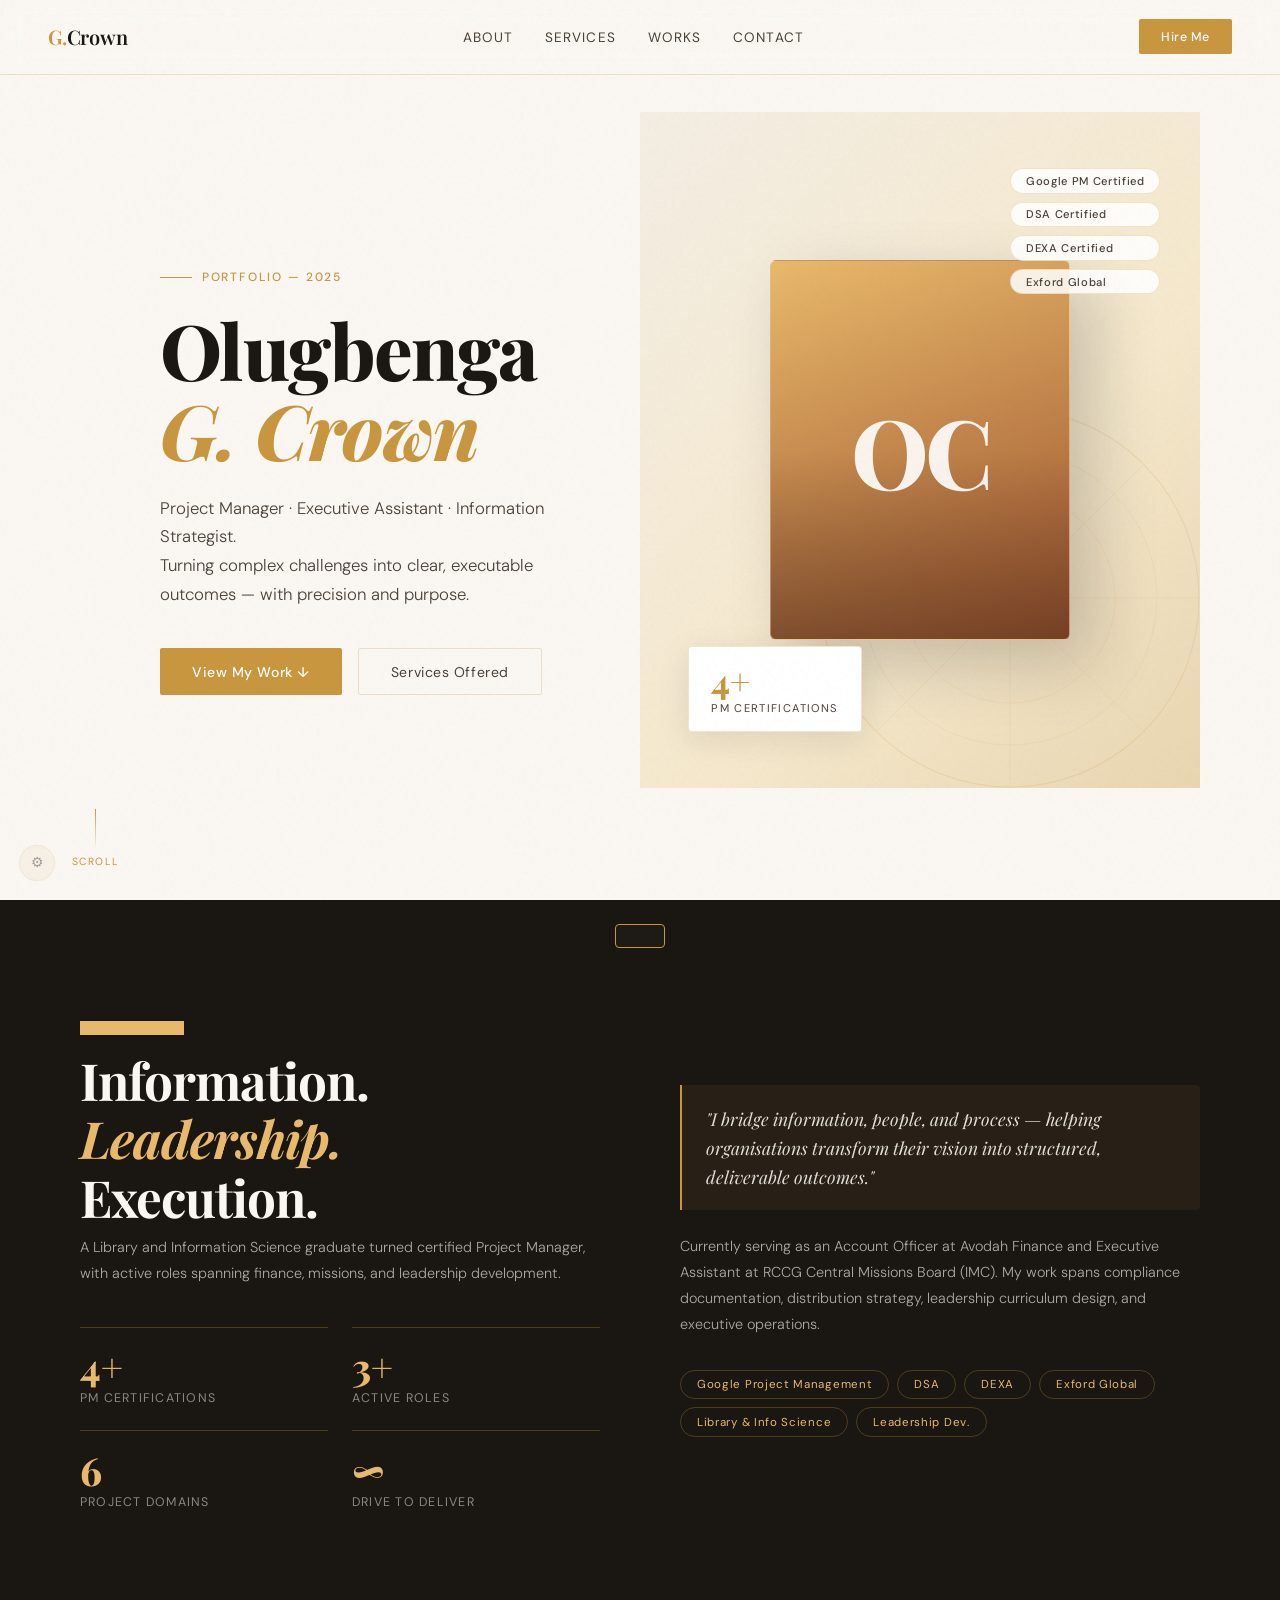
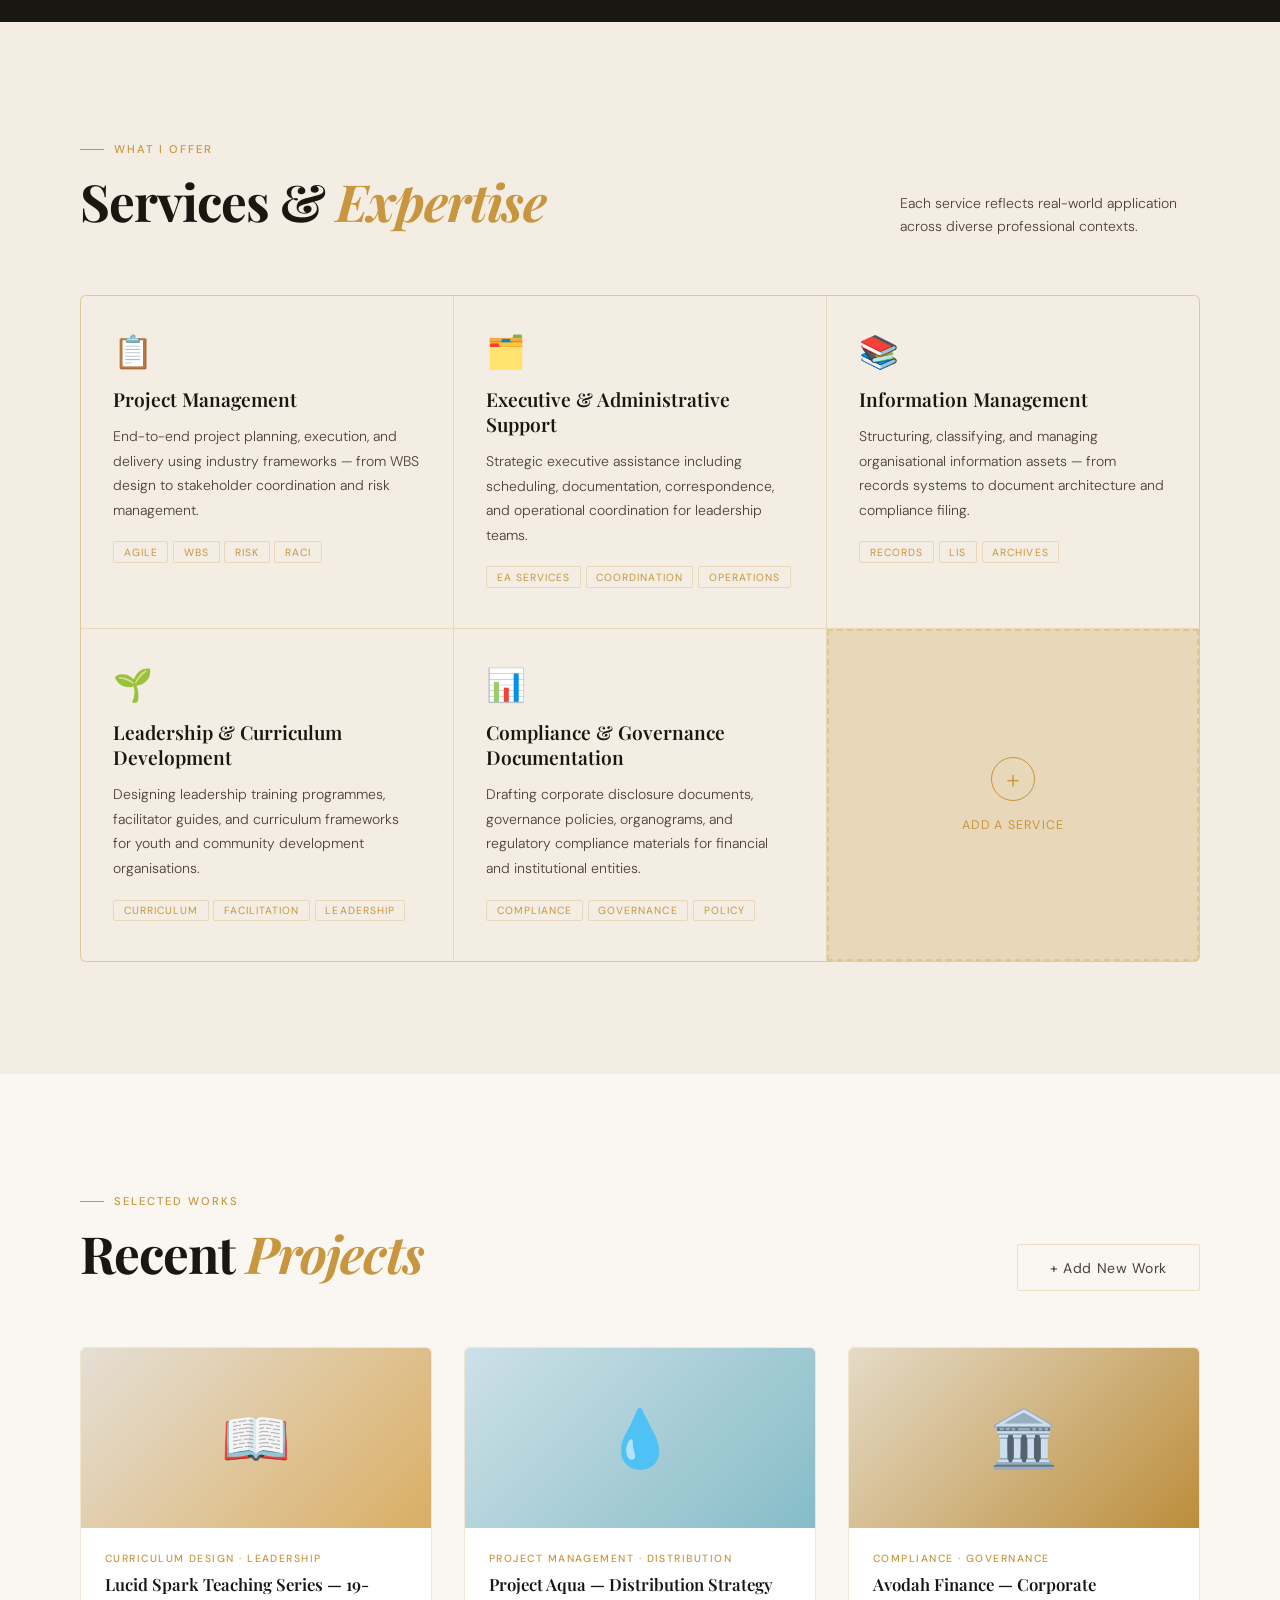
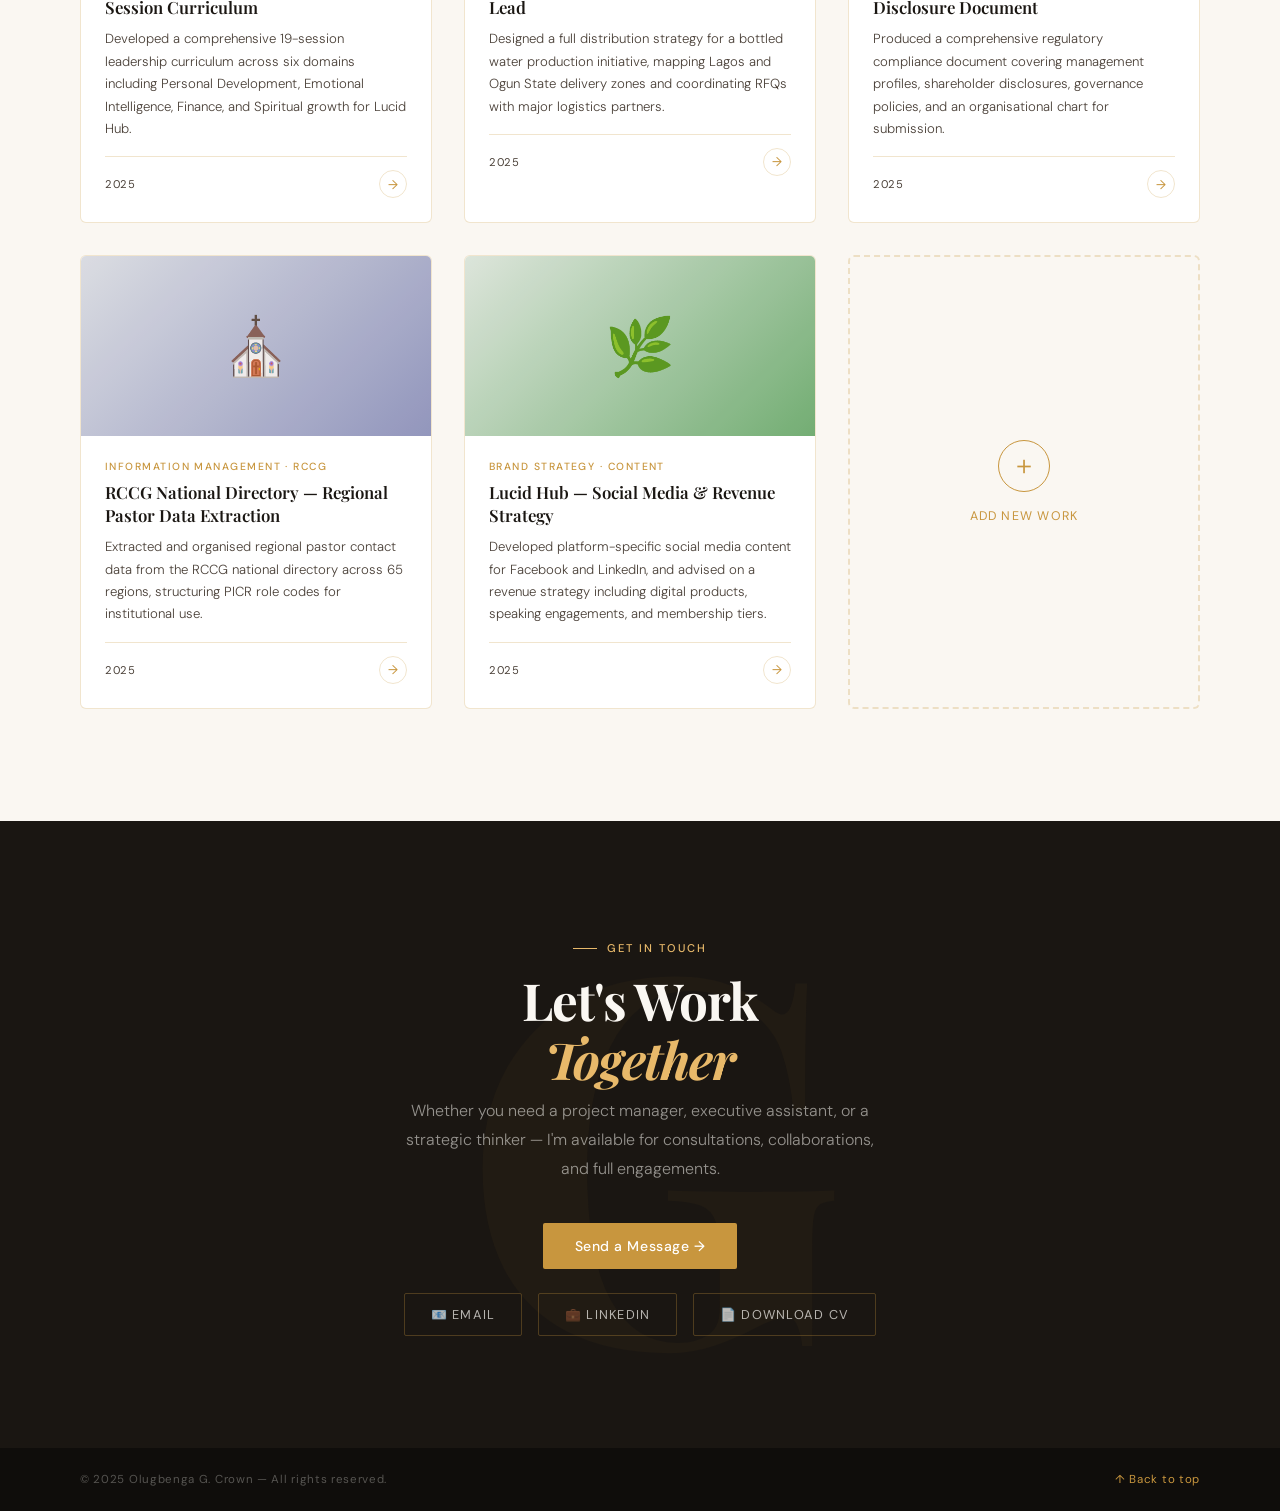
==== index.html @ c6204efa "Update print statement from 'Hello' to 'Goodbye'" ====
<!DOCTYPE html>
<html lang="en">
<head>
<meta charset="UTF-8"/>
<meta name="viewport" content="width=device-width, initial-scale=1.0"/>
<title id="pageTitle">Olugbenga Crown — Portfolio</title>
<link href="https://fonts.googleapis.com/css2?family=Playfair+Display:ital,wght@0,400;0,600;0,800;1,400&family=DM+Sans:ital,opsz,wght@0,9..40,300;0,9..40,400;0,9..40,500;1,9..40,300&family=Cormorant+Garamond:ital,wght@0,400;0,600;1,400&family=Syne:wght@400;700;800&display=swap" rel="stylesheet"/>
<style>
/* ═══════════════════════════════════════════
   CSS VARIABLES — all editable via admin
═══════════════════════════════════════════ */
:root {
  --ink: #1a1612;
  --ink-soft: #4a4038;
  --parchment: #faf7f2;
  --cream: #f3ede3;
  --gold: #c8963e;
  --gold-light: #e8b96a;
  --gold-pale: #f5e8cc;
  --rust: #9b4f2a;
  --border: rgba(200,150,62,0.25);
  --shadow: rgba(26,22,18,0.10);
  --hero-bg: linear-gradient(135deg, #f3ede3 0%, #f5e8cc 60%, #e8d5b0 100%);
  --body-bg: #faf7f2;
  --about-bg: #1a1612;
  --services-bg: #f3ede3;
  --works-bg: #faf7f2;
  --contact-bg: #1a1612;
  --font-display: 'Playfair Display', serif;
  --font-body: 'DM Sans', sans-serif;
}

*,*::before,*::after{box-sizing:border-box;margin:0;padding:0}
html{scroll-behavior:smooth}
body{font-family:var(--font-body);background:var(--body-bg);color:var(--ink);overflow-x:hidden;transition:background .3s}

body::before{content:'';position:fixed;inset:0;background-image:url("data:image/svg+xml,%3Csvg viewBox='0 0 256 256' xmlns='http://www.w3.org/2000/svg'%3E%3Cfilter id='noise'%3E%3CfeTurbulence type='fractalNoise' baseFrequency='0.9' numOctaves='4' stitchTiles='stitch'/%3E%3C/filter%3E%3Crect width='100%25' height='100%25' filter='url(%23noise)' opacity='0.04'/%3E%3C/svg%3E");pointer-events:none;z-index:9999;opacity:.5}

/* ── NAV ── */
nav{position:fixed;top:0;left:0;right:0;z-index:200;display:flex;align-items:center;justify-content:space-between;padding:1.2rem 3rem;background:rgba(250,247,242,0.88);backdrop-filter:blur(14px);border-bottom:1px solid var(--border);transition:box-shadow .3s}
nav.scrolled{box-shadow:0 2px 24px var(--shadow)}
.nav-logo{font-family:var(--font-display);font-size:1.25rem;font-weight:600;color:var(--ink);letter-spacing:-0.01em;text-decoration:none}
.nav-logo-prefix{color:var(--gold)}
.nav-links{display:flex;gap:2rem;list-style:none}
.nav-links a{font-size:.85rem;font-weight:400;letter-spacing:.08em;text-transform:uppercase;color:var(--ink-soft);text-decoration:none;transition:color .2s}
.nav-links a:hover{color:var(--gold)}
.btn-primary{display:inline-flex;align-items:center;gap:.5rem;padding:.85rem 2rem;background:var(--gold);color:#fff;font-size:.875rem;font-weight:500;letter-spacing:.04em;text-decoration:none;border-radius:2px;transition:background .2s,transform .2s;border:none;cursor:pointer;font-family:var(--font-body)}
.btn-primary:hover{background:var(--rust);transform:translateY(-2px)}
.btn-outline{display:inline-flex;align-items:center;gap:.5rem;padding:.85rem 2rem;background:transparent;border:1px solid var(--border);color:var(--ink-soft);font-size:.875rem;font-weight:400;letter-spacing:.04em;text-decoration:none;border-radius:2px;transition:border-color .2s,color .2s,transform .2s;cursor:pointer;font-family:var(--font-body)}
.btn-outline:hover{border-color:var(--gold);color:var(--gold);transform:translateY(-2px)}

/* ── HERO ── */
.hero{min-height:100vh;display:grid;grid-template-columns:1fr 1fr;position:relative;overflow:hidden}
.hero-left{display:flex;flex-direction:column;justify-content:center;padding:8rem 4rem 4rem 5rem;position:relative;z-index:2}
.hero-eyebrow{display:inline-flex;align-items:center;gap:.6rem;font-size:.75rem;letter-spacing:.16em;text-transform:uppercase;color:var(--gold);font-weight:500;margin-bottom:1.5rem;opacity:0;animation:fadeUp .8s .2s forwards}
.hero-eyebrow::before{content:'';display:block;width:2rem;height:1px;background:var(--gold)}
.hero-name{font-family:var(--font-display);font-size:clamp(3rem,6vw,5.5rem);font-weight:800;line-height:1.05;letter-spacing:-.02em;color:var(--ink);margin-bottom:1.5rem;opacity:0;animation:fadeUp .8s .35s forwards}
.hero-name em{font-style:italic;color:var(--gold)}
.hero-tagline{font-size:1.05rem;font-weight:300;line-height:1.7;color:var(--ink-soft);max-width:420px;margin-bottom:2.5rem;opacity:0;animation:fadeUp .8s .5s forwards}
.hero-ctas{display:flex;gap:1rem;flex-wrap:wrap;opacity:0;animation:fadeUp .8s .65s forwards}
.hero-right{position:relative;overflow:hidden}
.hero-bg-shape{position:absolute;inset:0;background:var(--hero-bg);transition:background .4s}
.hero-bg-image{position:absolute;inset:0;object-fit:cover;width:100%;height:100%;opacity:0;transition:opacity .4s}
.hero-deco-lines{position:absolute;inset:0;overflow:hidden}
.hero-deco-lines svg{position:absolute;bottom:-20px;right:-20px;width:420px;opacity:.18}
.hero-portrait-area{position:absolute;top:50%;left:50%;transform:translate(-50%,-50%);width:300px;height:380px}
.portrait-frame{width:100%;height:100%;border-radius:6px;background:linear-gradient(160deg,var(--gold-light) 0%,var(--rust) 100%);display:flex;align-items:center;justify-content:center;font-family:var(--font-display);font-size:6rem;font-weight:800;color:rgba(255,255,255,.9);letter-spacing:-.04em;box-shadow:24px 24px 64px rgba(26,22,18,.2);border:1px solid rgba(255,255,255,.3);position:relative;overflow:hidden;transition:background .3s}
.portrait-frame::after{content:'';position:absolute;inset:0;background:linear-gradient(to bottom,transparent 50%,rgba(26,22,18,.3));pointer-events:none}
.portrait-frame img{width:100%;height:100%;object-fit:cover;position:absolute;inset:0}
.portrait-initials{position:relative;z-index:1}
.hero-cert-strip{position:absolute;top:3.5rem;right:2.5rem;display:flex;flex-direction:column;gap:.5rem;opacity:0;animation:fadeIn 1s 1.1s forwards}
.cert-pill{background:rgba(255,255,255,.85);border:1px solid var(--border);border-radius:20px;padding:.3rem .9rem;font-size:.7rem;font-weight:500;letter-spacing:.06em;color:var(--ink-soft)}
.hero-badge{position:absolute;bottom:3.5rem;left:3rem;background:#fff;border:1px solid var(--border);border-radius:4px;padding:1rem 1.4rem;box-shadow:0 8px 32px var(--shadow);opacity:0;animation:fadeUp .8s .9s forwards}
.hero-badge-number{font-family:var(--font-display);font-size:2.2rem;font-weight:800;color:var(--gold);line-height:1;margin-bottom:.2rem}
.hero-badge-label{font-size:.7rem;text-transform:uppercase;letter-spacing:.12em;color:var(--ink-soft)}
.scroll-hint{position:absolute;bottom:2rem;left:4.5rem;display:flex;flex-direction:column;align-items:center;gap:.4rem;font-size:.65rem;text-transform:uppercase;letter-spacing:.14em;color:var(--gold);opacity:0;animation:fadeIn 1s 1.4s forwards}
.scroll-hint-line{width:1px;height:40px;background:linear-gradient(to bottom,var(--gold),transparent);animation:pulse 2s infinite}

/* ── SECTIONS ── */
section{padding:7rem 5rem}
.section-label{display:inline-flex;align-items:center;gap:.6rem;font-size:.7rem;letter-spacing:.18em;text-transform:uppercase;color:var(--gold);font-weight:500;margin-bottom:1rem}
.section-label::before{content:'';display:block;width:1.5rem;height:1px;background:var(--gold)}
.section-title{font-family:var(--font-display);font-size:clamp(2rem,4vw,3.2rem);font-weight:700;line-height:1.15;letter-spacing:-.02em;color:var(--ink);margin-bottom:.5rem}
.section-title em{font-style:italic;color:var(--gold)}

/* ── ABOUT ── */
#about{background:var(--about-bg);color:var(--parchment);display:grid;grid-template-columns:1fr 1fr;gap:5rem;align-items:center;transition:background .3s}
#about .section-label,#about .section-label::before{color:var(--gold-light);background:var(--gold-light)}
#about .section-title{color:var(--parchment)}
#about .section-title em{color:var(--gold-light)}
.about-bio{font-size:.9rem;font-weight:300;line-height:1.8;color:rgba(250,247,242,.65);margin-top:.5rem}
.about-stats{display:grid;grid-template-columns:1fr 1fr;gap:1.5rem;margin-top:2.5rem}
.stat-box{border-top:1px solid rgba(200,150,62,.3);padding-top:1.2rem}
.stat-number{font-family:var(--font-display);font-size:2.4rem;font-weight:800;color:var(--gold-light);line-height:1;margin-bottom:.3rem}
.stat-desc{font-size:.78rem;text-transform:uppercase;letter-spacing:.1em;color:rgba(250,247,242,.5)}
.about-right{display:flex;flex-direction:column;gap:1rem}
.about-highlight{background:rgba(200,150,62,.08);border-left:2px solid var(--gold);padding:1.2rem 1.5rem;border-radius:0 4px 4px 0}
.about-highlight p{font-family:var(--font-display);font-style:italic;font-size:1.1rem;line-height:1.65;color:rgba(250,247,242,.88)}
.cert-grid{display:flex;flex-wrap:wrap;gap:.5rem;margin-top:1rem}
.cert-tag{padding:.4rem 1rem;border:1px solid rgba(200,150,62,.3);border-radius:20px;font-size:.72rem;font-weight:400;letter-spacing:.06em;color:var(--gold-light)}

/* ── SERVICES ── */
#services{background:var(--services-bg);transition:background .3s}
.section-header-row{display:flex;justify-content:space-between;align-items:flex-end;margin-bottom:3.5rem;flex-wrap:wrap;gap:1.5rem}
.services-grid{display:grid;grid-template-columns:repeat(3,1fr);gap:1.5px;background:var(--border);border:1.5px solid var(--border);border-radius:6px;overflow:hidden}
.service-card{background:var(--services-bg);padding:2.5rem 2rem;position:relative;transition:background .25s;cursor:default}
.service-card:hover{background:var(--parchment)}
.service-card:hover .service-icon{transform:scale(1.1)}
.service-icon{font-size:2rem;margin-bottom:1.2rem;display:block;transition:transform .25s;line-height:1}
.service-name{font-family:var(--font-display);font-size:1.2rem;font-weight:600;color:var(--ink);margin-bottom:.75rem;line-height:1.3}
.service-desc{font-size:.875rem;font-weight:300;line-height:1.75;color:var(--ink-soft);margin-bottom:1.2rem}
.service-tags{display:flex;flex-wrap:wrap;gap:.3rem}
.service-tag{font-size:.65rem;text-transform:uppercase;letter-spacing:.1em;color:var(--gold);border:1px solid var(--border);padding:.2rem .6rem;border-radius:2px}
.add-card{background:transparent;padding:2.5rem 2rem;display:flex;flex-direction:column;align-items:center;justify-content:center;gap:1rem;cursor:pointer;transition:background .25s;border:2px dashed rgba(200,150,62,.25);min-height:220px}
.add-card:hover{background:var(--gold-pale);border-color:var(--gold)}
.add-card .add-icon{width:44px;height:44px;border-radius:50%;border:1.5px solid var(--gold);display:flex;align-items:center;justify-content:center;font-size:1.4rem;color:var(--gold);transition:background .2s,color .2s}
.add-card:hover .add-icon{background:var(--gold);color:#fff}
.add-card span{font-size:.78rem;letter-spacing:.1em;text-transform:uppercase;color:var(--gold)}

/* ── WORKS ── */
#works{background:var(--works-bg);transition:background .3s}
.works-grid{display:grid;grid-template-columns:repeat(3,1fr);gap:2rem}
.work-card{border:1px solid var(--border);border-radius:6px;overflow:hidden;background:#fff;transition:transform .25s,box-shadow .25s;cursor:default}
.work-card:hover{transform:translateY(-6px);box-shadow:0 20px 56px var(--shadow)}
.work-thumb{height:180px;display:flex;align-items:center;justify-content:center;font-size:3.5rem;position:relative;overflow:hidden}
.work-thumb img{position:absolute;inset:0;width:100%;height:100%;object-fit:cover}
.work-thumb-emoji{position:relative;z-index:1}
.work-thumb::after{content:'';position:absolute;inset:0;background:rgba(0,0,0,.06);pointer-events:none}
.work-body{padding:1.5rem}
.work-category{font-size:.65rem;text-transform:uppercase;letter-spacing:.14em;color:var(--gold);font-weight:500;margin-bottom:.5rem}
.work-title{font-family:var(--font-display);font-size:1.05rem;font-weight:600;color:var(--ink);margin-bottom:.6rem;line-height:1.35}
.work-desc{font-size:.825rem;font-weight:300;line-height:1.7;color:var(--ink-soft);margin-bottom:1rem}
.work-footer{display:flex;align-items:center;justify-content:space-between;border-top:1px solid var(--border);padding-top:.8rem}
.work-year{font-size:.7rem;color:var(--ink-soft);letter-spacing:.06em}
.work-arrow{width:28px;height:28px;border-radius:50%;border:1px solid var(--border);display:flex;align-items:center;justify-content:center;font-size:.8rem;color:var(--gold);transition:background .2s,color .2s}
.work-card:hover .work-arrow{background:var(--gold);color:#fff}
.add-work-card{border:2px dashed rgba(200,150,62,.25);border-radius:6px;display:flex;flex-direction:column;align-items:center;justify-content:center;gap:1rem;padding:2.5rem;cursor:pointer;min-height:300px;transition:background .25s,border-color .25s}
.add-work-card:hover{background:var(--gold-pale);border-color:var(--gold)}
.add-work-card .add-icon{width:52px;height:52px;border-radius:50%;border:1.5px solid var(--gold);display:flex;align-items:center;justify-content:center;font-size:1.6rem;color:var(--gold);transition:background .2s,color .2s}
.add-work-card:hover .add-icon{background:var(--gold);color:#fff}
.add-work-card p{font-size:.78rem;letter-spacing:.1em;text-transform:uppercase;color:var(--gold)}

/* ── CONTACT ── */
#contact{background:var(--contact-bg);text-align:center;padding:7rem 5rem;position:relative;overflow:hidden;transition:background .3s}
#contact::before{content:'G';position:absolute;font-family:var(--font-display);font-size:32rem;font-weight:800;color:rgba(200,150,62,.04);top:50%;left:50%;transform:translate(-50%,-50%);pointer-events:none;letter-spacing:-.05em;line-height:1}
#contact .section-label{color:var(--gold-light);justify-content:center}
#contact .section-label::before{background:var(--gold-light)}
#contact .section-title{color:var(--parchment);text-align:center}
#contact .section-title em{color:var(--gold-light)}
.contact-sub{font-size:1rem;font-weight:300;color:rgba(250,247,242,.55);line-height:1.8;max-width:480px;margin:0 auto 2.5rem}
.contact-links{display:flex;justify-content:center;gap:1rem;flex-wrap:wrap;margin-top:1.5rem}
.contact-link{display:inline-flex;align-items:center;gap:.5rem;padding:.75rem 1.6rem;border:1px solid rgba(200,150,62,.3);border-radius:2px;font-size:.8rem;letter-spacing:.1em;text-transform:uppercase;color:rgba(250,247,242,.7);text-decoration:none;transition:border-color .2s,color .2s,background .2s}
.contact-link:hover{border-color:var(--gold);color:var(--gold);background:rgba(200,150,62,.06)}

/* ── FOOTER ── */
footer{background:#0f0d0b;padding:1.5rem 5rem;display:flex;justify-content:space-between;align-items:center;flex-wrap:wrap;gap:.5rem}
footer p{font-size:.72rem;color:rgba(250,247,242,.3);letter-spacing:.06em;cursor:default}
footer a{font-size:.72rem;color:var(--gold);text-decoration:none;letter-spacing:.06em}

/* ── ANIMATIONS ── */
@keyframes fadeUp{from{opacity:0;transform:translateY(24px)}to{opacity:1;transform:translateY(0)}}
@keyframes fadeIn{from{opacity:0}to{opacity:1}}
@keyframes pulse{0%,100%{opacity:1}50%{opacity:.3}}
.reveal{opacity:0;transform:translateY(30px);transition:opacity .7s ease,transform .7s ease}
.reveal.visible{opacity:1;transform:translateY(0)}

/* ════════════════════════════════════════════
   ADMIN SYSTEM
════════════════════════════════════════════ */
.admin-trigger{position:fixed;bottom:1.2rem;left:1.2rem;width:36px;height:36px;border-radius:50%;background:rgba(200,150,62,.15);border:1px solid rgba(200,150,62,.3);cursor:pointer;z-index:9000;display:flex;align-items:center;justify-content:center;font-size:.85rem;opacity:.4;transition:opacity .2s,background .2s;backdrop-filter:blur(4px)}
.admin-trigger:hover{opacity:1;background:rgba(200,150,62,.35)}

/* LOGIN SCREEN */
.admin-login{position:fixed;inset:0;background:rgba(15,13,11,.92);z-index:9100;display:flex;align-items:center;justify-content:center;opacity:0;pointer-events:none;transition:opacity .3s;backdrop-filter:blur(8px)}
.admin-login.open{opacity:1;pointer-events:all}
.admin-login-box{background:#1e1a16;border:1px solid rgba(200,150,62,.2);border-radius:8px;padding:2.5rem;width:100%;max-width:380px;text-align:center}
.admin-login-box h2{font-family:var(--font-display);font-size:1.6rem;color:#faf7f2;margin-bottom:.5rem}
.admin-login-box p{font-size:.8rem;color:rgba(250,247,242,.4);letter-spacing:.08em;margin-bottom:2rem;text-transform:uppercase}
.admin-login-box input{width:100%;padding:.85rem 1rem;background:rgba(255,255,255,.06);border:1px solid rgba(200,150,62,.2);border-radius:4px;color:#faf7f2;font-family:var(--font-body);font-size:.95rem;outline:none;text-align:center;letter-spacing:.1em;margin-bottom:1rem;transition:border-color .2s}
.admin-login-box input:focus{border-color:var(--gold)}
.admin-login-box button{width:100%;padding:.9rem;background:var(--gold);color:#fff;border:none;border-radius:4px;font-family:var(--font-body);font-size:.85rem;letter-spacing:.1em;text-transform:uppercase;cursor:pointer;transition:background .2s}
.admin-login-box button:hover{background:var(--rust)}
.login-error{font-size:.78rem;color:#e06060;margin-top:.75rem;display:none}

/* ADMIN SIDEBAR */
.admin-sidebar{position:fixed;top:0;right:0;height:100vh;width:420px;background:#121009;border-left:1px solid rgba(200,150,62,.15);z-index:9000;display:flex;flex-direction:column;transform:translateX(100%);transition:transform .4s cubic-bezier(.23,1,.32,1)}
.admin-sidebar.open{transform:translateX(0)}
.admin-sidebar-header{display:flex;align-items:center;justify-content:space-between;padding:1.2rem 1.5rem;border-bottom:1px solid rgba(200,150,62,.12);flex-shrink:0}
.admin-sidebar-header h2{font-family:var(--font-display);font-size:1.1rem;color:#faf7f2;font-weight:600}
.admin-sidebar-header span{font-size:.65rem;text-transform:uppercase;letter-spacing:.12em;color:var(--gold);background:rgba(200,150,62,.1);padding:.2rem .6rem;border-radius:10px}
.admin-close{background:none;border:none;color:rgba(250,247,242,.5);font-size:1.2rem;cursor:pointer;padding:.3rem;transition:color .2s;line-height:1}
.admin-close:hover{color:#faf7f2}

/* TABS */
.admin-tabs{display:flex;border-bottom:1px solid rgba(200,150,62,.12);flex-shrink:0;overflow-x:auto}
.admin-tabs::-webkit-scrollbar{height:0}
.admin-tab{padding:.75rem 1rem;font-size:.7rem;text-transform:uppercase;letter-spacing:.1em;color:rgba(250,247,242,.4);cursor:pointer;white-space:nowrap;border-bottom:2px solid transparent;transition:color .2s,border-color .2s;background:none;border-top:none;border-left:none;border-right:none;font-family:var(--font-body)}
.admin-tab.active{color:var(--gold);border-bottom-color:var(--gold)}
.admin-tab:hover{color:rgba(250,247,242,.8)}

/* PANELS */
.admin-panels{flex:1;overflow-y:auto;padding:1.5rem}
.admin-panels::-webkit-scrollbar{width:4px}
.admin-panels::-webkit-scrollbar-track{background:rgba(255,255,255,.03)}
.admin-panels::-webkit-scrollbar-thumb{background:rgba(200,150,62,.3);border-radius:2px}
.admin-panel{display:none}
.admin-panel.active{display:block}

/* FORM ELEMENTS */
.af-group{margin-bottom:1.2rem}
.af-label{display:block;font-size:.65rem;text-transform:uppercase;letter-spacing:.12em;color:rgba(250,247,242,.45);margin-bottom:.4rem;font-weight:500}
.af-input,.af-textarea,.af-select{width:100%;padding:.7rem .9rem;background:rgba(255,255,255,.05);border:1px solid rgba(200,150,62,.15);border-radius:4px;color:#faf7f2;font-family:var(--font-body);font-size:.875rem;outline:none;transition:border-color .2s;resize:vertical}
.af-input:focus,.af-textarea:focus,.af-select:focus{border-color:rgba(200,150,62,.5)}
.af-select option{background:#1e1a16;color:#faf7f2}
.af-textarea{min-height:80px}
.af-row{display:grid;grid-template-columns:1fr 1fr;gap:.8rem}
.af-color-group{display:flex;align-items:center;gap:.75rem}
.af-color-group input[type=color]{width:40px;height:36px;border:1px solid rgba(200,150,62,.2);border-radius:4px;background:none;cursor:pointer;padding:2px}
.af-color-group .af-input{flex:1}
.af-divider{height:1px;background:rgba(200,150,62,.1);margin:1.5rem 0}
.af-section-title{font-family:var(--font-display);font-size:1rem;color:#faf7f2;font-weight:600;margin-bottom:1rem;display:flex;align-items:center;gap:.5rem}
.af-section-title::after{content:'';flex:1;height:1px;background:rgba(200,150,62,.12)}

/* UPLOAD ZONE */
.af-upload{border:2px dashed rgba(200,150,62,.2);border-radius:6px;padding:1.5rem;text-align:center;cursor:pointer;transition:border-color .2s,background .2s;position:relative;overflow:hidden}
.af-upload:hover{border-color:rgba(200,150,62,.5);background:rgba(200,150,62,.04)}
.af-upload input[type=file]{position:absolute;inset:0;opacity:0;cursor:pointer;width:100%;height:100%}
.af-upload-icon{font-size:1.8rem;margin-bottom:.5rem;display:block}
.af-upload p{font-size:.75rem;color:rgba(250,247,242,.4);letter-spacing:.06em}
.af-upload strong{color:var(--gold);display:block;font-size:.7rem;margin-top:.3rem;font-weight:400}
.af-preview{width:100%;height:100px;object-fit:cover;border-radius:4px;margin-top:.8rem;display:none;border:1px solid rgba(200,150,62,.2)}

/* CARD EDITOR */
.editable-card{background:rgba(255,255,255,.03);border:1px solid rgba(200,150,62,.1);border-radius:6px;padding:1rem;margin-bottom:.8rem}
.editable-card-header{display:flex;justify-content:space-between;align-items:center;margin-bottom:.8rem}
.editable-card-title{font-size:.8rem;color:rgba(250,247,242,.7);font-weight:500}
.editable-card-actions{display:flex;gap:.4rem}
.icon-btn{width:28px;height:28px;border-radius:4px;border:1px solid rgba(200,150,62,.15);background:none;color:rgba(250,247,242,.4);cursor:pointer;display:flex;align-items:center;justify-content:center;font-size:.8rem;transition:all .2s}
.icon-btn:hover{background:rgba(200,150,62,.1);color:var(--gold);border-color:rgba(200,150,62,.3)}
.icon-btn.del:hover{background:rgba(180,60,60,.15);color:#e06060;border-color:rgba(180,60,60,.2)}
.icon-btn.collapse-btn.collapsed::before{content:'▶'}
.icon-btn.collapse-btn::before{content:'▼'}
.card-fields{transition:all .2s}
.card-fields.hidden{display:none}

/* ADMIN FOOTER */
.admin-footer{padding:1rem 1.5rem;border-top:1px solid rgba(200,150,62,.12);display:flex;gap:.75rem;flex-shrink:0}
.admin-footer button{flex:1;padding:.75rem;border:none;border-radius:4px;font-family:var(--font-body);font-size:.78rem;letter-spacing:.08em;text-transform:uppercase;cursor:pointer;transition:all .2s}
.af-save-btn{background:var(--gold);color:#fff}
.af-save-btn:hover{background:var(--rust)}
.af-reset-btn{background:rgba(255,255,255,.05);color:rgba(250,247,242,.5);border:1px solid rgba(255,255,255,.08)!important}
.af-reset-btn:hover{background:rgba(180,60,60,.15);color:#e06060;border-color:rgba(180,60,60,.2)!important}
.af-logout-btn{background:rgba(255,255,255,.04);color:rgba(250,247,242,.35);border:1px solid rgba(255,255,255,.06)!important;flex:0 0 auto;padding:.75rem 1rem}
.af-logout-btn:hover{color:rgba(250,247,242,.7)}

/* TOAST */
.toast{position:fixed;bottom:2rem;left:50%;transform:translateX(-50%) translateY(80px);background:#1e1a16;border:1px solid var(--gold);border-radius:4px;padding:.7rem 1.5rem;font-size:.82rem;color:var(--gold);letter-spacing:.06em;z-index:9999;transition:transform .3s;pointer-events:none}
.toast.show{transform:translateX(-50%) translateY(0)}

/* PAGE OVERLAY when sidebar open */
.page-overlay{position:fixed;inset:0;background:rgba(0,0,0,.3);z-index:8999;opacity:0;pointer-events:none;transition:opacity .3s}
.page-overlay.open{opacity:1;pointer-events:all}

@media(max-width:900px){
  nav{padding:1rem 1.5rem}
  .nav-links{display:none}
  .hero{grid-template-columns:1fr}
  .hero-left{padding:7rem 2rem 3rem}
  .hero-right{display:none}
  section{padding:5rem 2rem}
  #about{grid-template-columns:1fr;gap:2.5rem}
  .services-grid{grid-template-columns:1fr}
  .works-grid{grid-template-columns:1fr}
  footer{padding:1.5rem 2rem}
  #contact{padding:5rem 2rem}
  .admin-sidebar{width:100%;max-width:100%}
}
</style>
</head>
<body>

<!-- ═══════ PORTFOLIO ═══════ -->

<nav id="mainNav">
  <a class="nav-logo" href="#"><span class="nav-logo-prefix" id="navLogoPrefix">G.</span><span id="navLogoText">Crown</span></a>
  <ul class="nav-links">
    <li><a href="#about">About</a></li>
    <li><a href="#services">Services</a></li>
    <li><a href="#works">Works</a></li>
    <li><a href="#contact">Contact</a></li>
  </ul>
  <a href="#contact" class="btn-primary" style="font-size:.78rem;padding:.6rem 1.4rem;" id="navCta">Hire Me</a>
</nav>

<!-- HERO -->
<section class="hero" id="home">
  <div class="hero-left">
    <div class="hero-eyebrow" id="heroEyebrow">Portfolio — 2025</div>
    <h1 class="hero-name" id="heroName">Olugbenga<br><em>G. Crown</em></h1>
    <p class="hero-tagline" id="heroTagline">Project Manager · Executive Assistant · Information Strategist.<br>Turning complex challenges into clear, executable outcomes — with precision and purpose.</p>
    <div class="hero-ctas">
      <a href="#works" class="btn-primary" id="heroCta1">View My Work ↓</a>
      <a href="#services" class="btn-outline" id="heroCta2">Services Offered</a>
    </div>
  </div>
  <div class="hero-right">
    <div class="hero-bg-shape" id="heroBgShape"></div>
    <img class="hero-bg-image" id="heroBgImage" src="" alt=""/>
    <div class="hero-deco-lines">
      <svg viewBox="0 0 400 400" fill="none" xmlns="http://www.w3.org/2000/svg">
        <circle cx="200" cy="200" r="180" stroke="#c8963e" stroke-width="1"/>
        <circle cx="200" cy="200" r="140" stroke="#c8963e" stroke-width=".5"/>
        <circle cx="200" cy="200" r="100" stroke="#c8963e" stroke-width=".5"/>
        <line x1="20" y1="200" x2="380" y2="200" stroke="#c8963e" stroke-width=".5"/>
        <line x1="200" y1="20" x2="200" y2="380" stroke="#c8963e" stroke-width=".5"/>
        <line x1="73" y1="73" x2="327" y2="327" stroke="#c8963e" stroke-width=".5"/>
        <line x1="327" y1="73" x2="73" y2="327" stroke="#c8963e" stroke-width=".5"/>
      </svg>
    </div>
    <div class="hero-portrait-area">
      <div class="portrait-frame" id="portraitFrame">
        <img id="profileImg" src="" alt="" style="display:none"/>
        <span class="portrait-initials" id="portraitInitials">OC</span>
      </div>
    </div>
    <div class="hero-cert-strip" id="certStrip">
      <div class="cert-pill">Google PM Certified</div>
      <div class="cert-pill">DSA Certified</div>
      <div class="cert-pill">DEXA Certified</div>
      <div class="cert-pill">Exford Global</div>
    </div>
    <div class="hero-badge">
      <div class="hero-badge-number" id="badgeNumber">4+</div>
      <div class="hero-badge-label" id="badgeLabel">PM Certifications</div>
    </div>
  </div>
  <div class="scroll-hint">
    <div class="scroll-hint-line"></div>Scroll
  </div>
</section>

<!-- ABOUT -->
<section id="about">
  <div class="reveal">
    <div class="section-label" id="aboutLabel">Who I Am</div>
    <h2 class="section-title" id="aboutTitle">Information.<br><em>Leadership.</em><br>Execution.</h2>
    <p class="about-bio" id="aboutBio">A Library and Information Science graduate turned certified Project Manager, with active roles spanning finance, missions, and leadership development.</p>
    <div class="about-stats">
      <div class="stat-box"><div class="stat-number" id="stat1n">4+</div><div class="stat-desc" id="stat1d">PM Certifications</div></div>
      <div class="stat-box"><div class="stat-number" id="stat2n">3+</div><div class="stat-desc" id="stat2d">Active Roles</div></div>
      <div class="stat-box"><div class="stat-number" id="stat3n">6</div><div class="stat-desc" id="stat3d">Project Domains</div></div>
      <div class="stat-box"><div class="stat-number" id="stat4n">∞</div><div class="stat-desc" id="stat4d">Drive to Deliver</div></div>
    </div>
  </div>
  <div class="about-right reveal">
    <div class="about-highlight"><p id="aboutQuote">"I bridge information, people, and process — helping organisations transform their vision into structured, deliverable outcomes."</p></div>
    <p class="about-bio" id="aboutBody">Currently serving as an Account Officer at Avodah Finance and Executive Assistant at RCCG Central Missions Board (IMC). My work spans compliance documentation, distribution strategy, leadership curriculum design, and executive operations.</p>
    <div class="cert-grid" id="certGrid">
      <span class="cert-tag">Google Project Management</span>
      <span class="cert-tag">DSA</span>
      <span class="cert-tag">DEXA</span>
      <span class="cert-tag">Exford Global</span>
      <span class="cert-tag">Library &amp; Info Science</span>
      <span class="cert-tag">Leadership Dev.</span>
    </div>
  </div>
</section>

<!-- SERVICES -->
<section id="services">
  <div class="section-header-row reveal">
    <div>
      <div class="section-label" id="servicesLabel">What I Offer</div>
      <h2 class="section-title" id="servicesTitle">Services &amp; <em>Expertise</em></h2>
    </div>
    <p style="font-size:.875rem;font-weight:300;color:var(--ink-soft);max-width:300px;line-height:1.7;" id="servicesSub">Each service reflects real-world application across diverse professional contexts.</p>
  </div>
  <div class="services-grid" id="servicesGrid">
    <div class="service-card reveal" data-id="s1">
      <span class="service-icon">📋</span>
      <div class="service-name">Project Management</div>
      <p class="service-desc">End-to-end project planning, execution, and delivery using industry frameworks — from WBS design to stakeholder coordination and risk management.</p>
      <div class="service-tags"><span class="service-tag">Agile</span><span class="service-tag">WBS</span><span class="service-tag">Risk</span><span class="service-tag">RACI</span></div>
    </div>
    <div class="service-card reveal" data-id="s2">
      <span class="service-icon">🗂️</span>
      <div class="service-name">Executive &amp; Administrative Support</div>
      <p class="service-desc">Strategic executive assistance including scheduling, documentation, correspondence, and operational coordination for leadership teams.</p>
      <div class="service-tags"><span class="service-tag">EA Services</span><span class="service-tag">Coordination</span><span class="service-tag">Operations</span></div>
    </div>
    <div class="service-card reveal" data-id="s3">
      <span class="service-icon">📚</span>
      <div class="service-name">Information Management</div>
      <p class="service-desc">Structuring, classifying, and managing organisational information assets — from records systems to document architecture and compliance filing.</p>
      <div class="service-tags"><span class="service-tag">Records</span><span class="service-tag">LIS</span><span class="service-tag">Archives</span></div>
    </div>
    <div class="service-card reveal" data-id="s4">
      <span class="service-icon">🌱</span>
      <div class="service-name">Leadership &amp; Curriculum Development</div>
      <p class="service-desc">Designing leadership training programmes, facilitator guides, and curriculum frameworks for youth and community development organisations.</p>
      <div class="service-tags"><span class="service-tag">Curriculum</span><span class="service-tag">Facilitation</span><span class="service-tag">Leadership</span></div>
    </div>
    <div class="service-card reveal" data-id="s5">
      <span class="service-icon">📊</span>
      <div class="service-name">Compliance &amp; Governance Documentation</div>
      <p class="service-desc">Drafting corporate disclosure documents, governance policies, organograms, and regulatory compliance materials for financial and institutional entities.</p>
      <div class="service-tags"><span class="service-tag">Compliance</span><span class="service-tag">Governance</span><span class="service-tag">Policy</span></div>
    </div>
    <div class="add-card reveal" id="addServiceCard" onclick="openSimpleModal('service')">
      <div class="add-icon">＋</div><span>Add a Service</span>
    </div>
  </div>
</section>

<!-- WORKS -->
<section id="works">
  <div class="section-header-row reveal">
    <div>
      <div class="section-label" id="worksLabel">Selected Works</div>
      <h2 class="section-title" id="worksTitle">Recent <em>Projects</em></h2>
    </div>
    <button class="btn-outline" onclick="openSimpleModal('work')">+ Add New Work</button>
  </div>
  <div class="works-grid" id="worksGrid">
    <div class="work-card reveal" data-id="w1">
      <div class="work-thumb" style="background:linear-gradient(135deg,#f3ede3,#e8b96a)"><span class="work-thumb-emoji">📖</span></div>
      <div class="work-body">
        <div class="work-category">Curriculum Design · Leadership</div>
        <div class="work-title">Lucid Spark Teaching Series — 19-Session Curriculum</div>
        <p class="work-desc">Developed a comprehensive 19-session leadership curriculum across six domains including Personal Development, Emotional Intelligence, Finance, and Spiritual growth for Lucid Hub.</p>
        <div class="work-footer"><span class="work-year">2025</span><div class="work-arrow">→</div></div>
      </div>
    </div>
    <div class="work-card reveal" data-id="w2">
      <div class="work-thumb" style="background:linear-gradient(135deg,#daeef5,#8ec8d4)"><span class="work-thumb-emoji">💧</span></div>
      <div class="work-body">
        <div class="work-category">Project Management · Distribution</div>
        <div class="work-title">Project Aqua — Distribution Strategy Lead</div>
        <p class="work-desc">Designed a full distribution strategy for a bottled water production initiative, mapping Lagos and Ogun State delivery zones and coordinating RFQs with major logistics partners.</p>
        <div class="work-footer"><span class="work-year">2025</span><div class="work-arrow">→</div></div>
      </div>
    </div>
    <div class="work-card reveal" data-id="w3">
      <div class="work-thumb" style="background:linear-gradient(135deg,#f3e8d4,#c8963e)"><span class="work-thumb-emoji">🏛️</span></div>
      <div class="work-body">
        <div class="work-category">Compliance · Governance</div>
        <div class="work-title">Avodah Finance — Corporate Disclosure Document</div>
        <p class="work-desc">Produced a comprehensive regulatory compliance document covering management profiles, shareholder disclosures, governance policies, and an organisational chart for submission.</p>
        <div class="work-footer"><span class="work-year">2025</span><div class="work-arrow">→</div></div>
      </div>
    </div>
    <div class="work-card reveal" data-id="w4">
      <div class="work-thumb" style="background:linear-gradient(135deg,#e8eaf0,#9b9fc8)"><span class="work-thumb-emoji">⛪</span></div>
      <div class="work-body">
        <div class="work-category">Information Management · RCCG</div>
        <div class="work-title">RCCG National Directory — Regional Pastor Data Extraction</div>
        <p class="work-desc">Extracted and organised regional pastor contact data from the RCCG national directory across 65 regions, structuring PICR role codes for institutional use.</p>
        <div class="work-footer"><span class="work-year">2025</span><div class="work-arrow">→</div></div>
      </div>
    </div>
    <div class="work-card reveal" data-id="w5">
      <div class="work-thumb" style="background:linear-gradient(135deg,#eaf3e8,#7ab87a)"><span class="work-thumb-emoji">🌿</span></div>
      <div class="work-body">
        <div class="work-category">Brand Strategy · Content</div>
        <div class="work-title">Lucid Hub — Social Media &amp; Revenue Strategy</div>
        <p class="work-desc">Developed platform-specific social media content for Facebook and LinkedIn, and advised on a revenue strategy including digital products, speaking engagements, and membership tiers.</p>
        <div class="work-footer"><span class="work-year">2025</span><div class="work-arrow">→</div></div>
      </div>
    </div>
    <div class="add-work-card reveal" id="addWorkCard" onclick="openSimpleModal('work')">
      <div class="add-icon">＋</div><p>Add New Work</p>
    </div>
  </div>
</section>

<!-- CONTACT -->
<section id="contact">
  <div class="reveal" style="position:relative;z-index:2">
    <div class="section-label" id="contactLabel">Get In Touch</div>
    <h2 class="section-title" id="contactTitle">Let's Work<br><em>Together</em></h2>
    <p class="contact-sub" id="contactSub">Whether you need a project manager, executive assistant, or a strategic thinker — I'm available for consultations, collaborations, and full engagements.</p>
    <a class="btn-primary" id="contactEmail" href="mailto:hello@gcrown.com" style="display:inline-flex;margin:0 auto;">Send a Message →</a>
    <div class="contact-links">
      <a class="contact-link" id="contactEmailLink" href="#">📧 Email</a>
      <a class="contact-link" id="contactLinkedIn" href="#">💼 LinkedIn</a>
      <a class="contact-link" id="contactCV" href="#">📄 Download CV</a>
    </div>
  </div>
</section>

<footer>
  <p id="footerText" title="Click 3× for admin">© 2025 Olugbenga G. Crown — All rights reserved.</p>
  <a href="#home">↑ Back to top</a>
</footer>

<!-- ═══════ ADMIN SYSTEM ═══════ -->
<div class="admin-trigger" id="adminTrigger" title="Admin Panel">⚙</div>
<div class="page-overlay" id="pageOverlay" onclick="closeAdmin()"></div>

<!-- LOGIN -->
<div class="admin-login" id="adminLogin">
  <div class="admin-login-box">
    <h2>Admin Access</h2>
    <p>Portfolio Control Panel</p>
    <input type="password" id="pwInput" placeholder="••••••••••" onkeydown="if(event.key==='Enter')tryLogin()"/>
    <button onclick="tryLogin()">Unlock Panel</button>
    <div class="login-error" id="loginError">Incorrect password. Try again.</div>
  </div>
</div>

<!-- SIDEBAR -->
<div class="admin-sidebar" id="adminSidebar">
  <div class="admin-sidebar-header">
    <h2>✦ Admin Panel</h2>
    <span>Live Edit Mode</span>
    <button class="admin-close" onclick="closeAdmin()">✕</button>
  </div>

  <div class="admin-tabs">
    <button class="admin-tab active" onclick="switchTab('branding')">Branding</button>
    <button class="admin-tab" onclick="switchTab('hero')">Hero</button>
    <button class="admin-tab" onclick="switchTab('about')">About</button>
    <button class="admin-tab" onclick="switchTab('services')">Services</button>
    <button class="admin-tab" onclick="switchTab('works')">Works</button>
    <button class="admin-tab" onclick="switchTab('contact')">Contact</button>
    <button class="admin-tab" onclick="switchTab('theme')">Theme</button>
  </div>

  <div class="admin-panels">

    <!-- BRANDING -->
    <div class="admin-panel active" id="panel-branding">
      <div class="af-section-title">Logo &amp; Identity</div>
      <div class="af-row">
        <div class="af-group">
          <label class="af-label">Logo Prefix</label>
          <input class="af-input" id="b-logoPrefix" value="G." oninput="live('navLogoPrefix','textContent',this.value)"/>
        </div>
        <div class="af-group">
          <label class="af-label">Logo Text</label>
          <input class="af-input" id="b-logoText" value="Crown" oninput="live('navLogoText','textContent',this.value)"/>
        </div>
      </div>
      <div class="af-group">
        <label class="af-label">Page Title (Browser Tab)</label>
        <input class="af-input" id="b-pageTitle" value="Olugbenga Crown — Portfolio" oninput="document.title=this.value"/>
      </div>
      <div class="af-group">
        <label class="af-label">Nav CTA Button Text</label>
        <input class="af-input" id="b-navCta" value="Hire Me" oninput="live('navCta','textContent',this.value)"/>
      </div>
      <div class="af-group">
        <label class="af-label">Footer Copyright Text</label>
        <input class="af-input" id="b-footer" value="© 2025 Olugbenga G. Crown — All rights reserved." oninput="live('footerText','textContent',this.value)"/>
      </div>
      <div class="af-divider"></div>
      <div class="af-section-title">Display Font</div>
      <div class="af-group">
        <label class="af-label">Heading Font</label>
        <select class="af-select" id="b-fontDisplay" onchange="setCSSVar('--font-display',this.value)">
          <option value="'Playfair Display', serif">Playfair Display</option>
          <option value="'Cormorant Garamond', serif">Cormorant Garamond</option>
          <option value="'Syne', sans-serif">Syne</option>
          <option value="Georgia, serif">Georgia</option>
        </select>
      </div>
      <div class="af-group">
        <label class="af-label">Body Font</label>
        <select class="af-select" id="b-fontBody" onchange="setCSSVar('--font-body',this.value);document.body.style.fontFamily=this.value">
          <option value="'DM Sans', sans-serif">DM Sans</option>
          <option value="'Syne', sans-serif">Syne</option>
          <option value="Georgia, serif">Georgia</option>
          <option value="system-ui, sans-serif">System UI</option>
        </select>
      </div>
    </div>

    <!-- HERO -->
    <div class="admin-panel" id="panel-hero">
      <div class="af-section-title">Hero Text</div>
      <div class="af-group">
        <label class="af-label">Eyebrow Text</label>
        <input class="af-input" id="h-eyebrow" value="Portfolio — 2025" oninput="live('heroEyebrow','textContent',this.value)"/>
      </div>
      <div class="af-group">
        <label class="af-label">Your Name (use | for line break, wrap italic in *)</label>
        <input class="af-input" id="h-name" value="Olugbenga|*G. Crown*" oninput="updateHeroName(this.value)"/>
      </div>
      <div class="af-group">
        <label class="af-label">Tagline / Sub-headline</label>
        <textarea class="af-textarea" id="h-tagline" oninput="live('heroTagline','innerHTML',this.value.replace(/\n/g,'<br>'))">Project Manager · Executive Assistant · Information Strategist.
Turning complex challenges into clear, executable outcomes — with precision and purpose.</textarea>
      </div>
      <div class="af-row">
        <div class="af-group">
          <label class="af-label">CTA Button 1</label>
          <input class="af-input" id="h-cta1" value="View My Work ↓" oninput="live('heroCta1','textContent',this.value)"/>
        </div>
        <div class="af-group">
          <label class="af-label">CTA Button 2</label>
          <input class="af-input" id="h-cta2" value="Services Offered" oninput="live('heroCta2','textContent',this.value)"/>
        </div>
      </div>
      <div class="af-row">
        <div class="af-group">
          <label class="af-label">Badge Number</label>
          <input class="af-input" id="h-badgeNum" value="4+" oninput="live('badgeNumber','textContent',this.value)"/>
        </div>
        <div class="af-group">
          <label class="af-label">Badge Label</label>
          <input class="af-input" id="h-badgeLabel" value="PM Certifications" oninput="live('badgeLabel','textContent',this.value)"/>
        </div>
      </div>
      <div class="af-group">
        <label class="af-label">Portrait Initials (shown without photo)</label>
        <input class="af-input" id="h-initials" value="OC" oninput="live('portraitInitials','textContent',this.value)"/>
      </div>
      <div class="af-group">
        <label class="af-label">Certificate Badges (one per line)</label>
        <textarea class="af-textarea" id="h-certs" oninput="updateCerts(this.value)">Google PM Certified
DSA Certified
DEXA Certified
Exford Global</textarea>
      </div>
      <div class="af-divider"></div>
      <div class="af-section-title">Profile Photo</div>
      <div class="af-upload">
        <input type="file" accept="image/*" onchange="uploadProfilePhoto(this)"/>
        <span class="af-upload-icon">🖼</span>
        <p>Click to upload profile photo</p>
        <strong>JPG, PNG, WEBP — replaces initials</strong>
        <img class="af-preview" id="profilePreview"/>
      </div>
      <div class="af-divider"></div>
      <div class="af-section-title">Hero Right Side Background</div>
      <div class="af-group">
        <label class="af-label">Background Style</label>
        <select class="af-select" id="h-bgType" onchange="toggleHeroBgType(this.value)">
          <option value="gradient">Gradient</option>
          <option value="image">Upload Image</option>
        </select>
      </div>
      <div id="h-gradientPicker">
        <div class="af-group">
          <label class="af-label">Gradient CSS (e.g. linear-gradient(...))</label>
          <input class="af-input" id="h-gradient" value="linear-gradient(135deg,#f3ede3 0%,#f5e8cc 60%,#e8d5b0 100%)" oninput="setCSSVar('--hero-bg',this.value)"/>
        </div>
      </div>
      <div id="h-imagePicker" style="display:none">
        <div class="af-upload">
          <input type="file" accept="image/*" onchange="uploadHeroBg(this)"/>
          <span class="af-upload-icon">🏞</span>
          <p>Upload hero background image</p>
          <strong>Fills the right panel</strong>
          <img class="af-preview" id="heroBgPreview"/>
        </div>
      </div>
    </div>

    <!-- ABOUT -->
    <div class="admin-panel" id="panel-about">
      <div class="af-section-title">Section Labels</div>
      <div class="af-row">
        <div class="af-group">
          <label class="af-label">Section Label</label>
          <input class="af-input" id="a-label" value="Who I Am" oninput="live('aboutLabel','textContent',this.value)"/>
        </div>
      </div>
      <div class="af-group">
        <label class="af-label">Section Title (use | for line break, * for italic)</label>
        <input class="af-input" id="a-title" value="Information.|*Leadership.*|Execution." oninput="updateAboutTitle(this.value)"/>
      </div>
      <div class="af-group">
        <label class="af-label">Short Bio (left column)</label>
        <textarea class="af-textarea" id="a-bio" oninput="live('aboutBio','textContent',this.value)">A Library and Information Science graduate turned certified Project Manager, with active roles spanning finance, missions, and leadership development.</textarea>
      </div>
      <div class="af-group">
        <label class="af-label">Featured Quote</label>
        <textarea class="af-textarea" id="a-quote" oninput="live('aboutQuote','textContent',this.value)">"I bridge information, people, and process — helping organisations transform their vision into structured, deliverable outcomes."</textarea>
      </div>
      <div class="af-group">
        <label class="af-label">Extended Bio (right column)</label>
        <textarea class="af-textarea" id="a-body" style="min-height:100px" oninput="live('aboutBody','textContent',this.value)">Currently serving as an Account Officer at Avodah Finance and Executive Assistant at RCCG Central Missions Board (IMC). My work spans compliance documentation, distribution strategy, leadership curriculum design, and executive operations.</textarea>
      </div>
      <div class="af-group">
        <label class="af-label">Certifications / Tags (comma-separated)</label>
        <input class="af-input" id="a-certs" value="Google Project Management,DSA,DEXA,Exford Global,Library &amp; Info Science,Leadership Dev." oninput="updateAboutCerts(this.value)"/>
      </div>
      <div class="af-divider"></div>
      <div class="af-section-title">Stats</div>
      <div class="af-row">
        <div class="af-group"><label class="af-label">Stat 1 Number</label><input class="af-input" id="s1n" value="4+" oninput="live('stat1n','textContent',this.value)"/></div>
        <div class="af-group"><label class="af-label">Stat 1 Label</label><input class="af-input" id="s1d" value="PM Certifications" oninput="live('stat1d','textContent',this.value)"/></div>
      </div>
      <div class="af-row">
        <div class="af-group"><label class="af-label">Stat 2 Number</label><input class="af-input" id="s2n" value="3+" oninput="live('stat2n','textContent',this.value)"/></div>
        <div class="af-group"><label class="af-label">Stat 2 Label</label><input class="af-input" id="s2d" value="Active Roles" oninput="live('stat2d','textContent',this.value)"/></div>
      </div>
      <div class="af-row">
        <div class="af-group"><label class="af-label">Stat 3 Number</label><input class="af-input" id="s3n" value="6" oninput="live('stat3n','textContent',this.value)"/></div>
        <div class="af-group"><label class="af-label">Stat 3 Label</label><input class="af-input" id="s3d" value="Project Domains" oninput="live('stat3d','textContent',this.value)"/></div>
      </div>
      <div class="af-row">
        <div class="af-group"><label class="af-label">Stat 4 Number</label><input class="af-input" id="s4n" value="∞" oninput="live('stat4n','textContent',this.value)"/></div>
        <div class="af-group"><label class="af-label">Stat 4 Label</label><input class="af-input" id="s4d" value="Drive to Deliver" oninput="live('stat4d','textContent',this.value)"/></div>
      </div>
    </div>

    <!-- SERVICES -->
    <div class="admin-panel" id="panel-services">
      <div class="af-section-title">Section Header</div>
      <div class="af-row">
        <div class="af-group"><label class="af-label">Label</label><input class="af-input" id="sv-label" value="What I Offer" oninput="live('servicesLabel','textContent',this.value)"/></div>
      </div>
      <div class="af-group"><label class="af-label">Sub text</label><input class="af-input" id="sv-sub" value="Each service reflects real-world application across diverse professional contexts." oninput="live('servicesSub','textContent',this.value)"/></div>
      <div class="af-divider"></div>
      <div class="af-section-title">Edit Services</div>
      <div id="serviceEditorList"></div>
      <button class="btn-primary" style="width:100%;margin-top:.5rem;justify-content:center" onclick="addNewServiceEditor()">＋ Add Service</button>
    </div>

    <!-- WORKS -->
    <div class="admin-panel" id="panel-works">
      <div class="af-section-title">Section Header</div>
      <div class="af-row">
        <div class="af-group"><label class="af-label">Label</label><input class="af-input" id="wk-label" value="Selected Works" oninput="live('worksLabel','textContent',this.value)"/></div>
      </div>
      <div class="af-divider"></div>
      <div class="af-section-title">Edit Works</div>
      <div id="workEditorList"></div>
      <button class="btn-primary" style="width:100%;margin-top:.5rem;justify-content:center" onclick="addNewWorkEditor()">＋ Add Work</button>
    </div>

    <!-- CONTACT -->
    <div class="admin-panel" id="panel-contact">
      <div class="af-section-title">Contact Section</div>
      <div class="af-group"><label class="af-label">Section Label</label><input class="af-input" id="c-label" value="Get In Touch" oninput="live('contactLabel','textContent',this.value)"/></div>
      <div class="af-group"><label class="af-label">Main Heading (use | for line, * for italic)</label><input class="af-input" id="c-title" value="Let's Work|*Together*" oninput="updateContactTitle(this.value)"/></div>
      <div class="af-group"><label class="af-label">Sub Text</label><textarea class="af-textarea" id="c-sub" oninput="live('contactSub','textContent',this.value)">Whether you need a project manager, executive assistant, or a strategic thinker — I'm available for consultations, collaborations, and full engagements.</textarea></div>
      <div class="af-divider"></div>
      <div class="af-section-title">Links</div>
      <div class="af-group"><label class="af-label">Email Address</label><input class="af-input" id="c-email" value="hello@gcrown.com" oninput="updateContactEmail(this.value)"/></div>
      <div class="af-group"><label class="af-label">LinkedIn URL</label><input class="af-input" id="c-linkedin" value="#" oninput="document.getElementById('contactLinkedIn').href=this.value"/></div>
      <div class="af-group"><label class="af-label">CV / Resume URL or File</label>
        <input class="af-input" id="c-cv" value="#" style="margin-bottom:.5rem" oninput="document.getElementById('contactCV').href=this.value"/>
        <div class="af-upload" style="margin-top:.3rem">
          <input type="file" accept=".pdf,.doc,.docx" onchange="uploadCV(this)"/>
          <span class="af-upload-icon" style="font-size:1.2rem">📄</span>
          <p>Or upload CV file directly</p>
        </div>
      </div>
    </div>

    <!-- THEME -->
    <div class="admin-panel" id="panel-theme">
      <div class="af-section-title">Accent Colors</div>
      <div class="af-group">
        <label class="af-label">Primary Accent (Gold)</label>
        <div class="af-color-group"><input type="color" id="t-gold" value="#c8963e" oninput="setCSSVar('--gold',this.value);document.getElementById('t-goldHex').value=this.value"/><input class="af-input" id="t-goldHex" value="#c8963e" oninput="setCSSVar('--gold',this.value);document.getElementById('t-gold').value=this.value"/></div>
      </div>
      <div class="af-group">
        <label class="af-label">Light Accent</label>
        <div class="af-color-group"><input type="color" id="t-goldl" value="#e8b96a" oninput="setCSSVar('--gold-light',this.value);document.getElementById('t-goldlHex').value=this.value"/><input class="af-input" id="t-goldlHex" value="#e8b96a" oninput="setCSSVar('--gold-light',this.value);document.getElementById('t-goldl').value=this.value"/></div>
      </div>
      <div class="af-group">
        <label class="af-label">Hover / Dark Accent</label>
        <div class="af-color-group"><input type="color" id="t-rust" value="#9b4f2a" oninput="setCSSVar('--rust',this.value);document.getElementById('t-rustHex').value=this.value"/><input class="af-input" id="t-rustHex" value="#9b4f2a" oninput="setCSSVar('--rust',this.value);document.getElementById('t-rust').value=this.value"/></div>
      </div>
      <div class="af-divider"></div>
      <div class="af-section-title">Section Backgrounds</div>
      <div class="af-group">
        <label class="af-label">Page / Hero Left</label>
        <div class="af-color-group"><input type="color" id="t-bg" value="#faf7f2" oninput="setCSSVar('--body-bg',this.value);setCSSVar('--parchment',this.value);document.getElementById('t-bgHex').value=this.value"/><input class="af-input" id="t-bgHex" value="#faf7f2" oninput="setCSSVar('--body-bg',this.value);setCSSVar('--parchment',this.value);document.getElementById('t-bg').value=this.value"/></div>
      </div>
      <div class="af-group">
        <label class="af-label">Cream / Services BG</label>
        <div class="af-color-group"><input type="color" id="t-cream" value="#f3ede3" oninput="setCSSVar('--cream',this.value);setCSSVar('--services-bg',this.value);document.getElementById('t-creamHex').value=this.value"/><input class="af-input" id="t-creamHex" value="#f3ede3" oninput="setCSSVar('--cream',this.value);setCSSVar('--services-bg',this.value);document.getElementById('t-cream').value=this.value"/></div>
      </div>
      <div class="af-group">
        <label class="af-label">About / Contact Dark BG</label>
        <div class="af-color-group"><input type="color" id="t-dark" value="#1a1612" oninput="setCSSVar('--about-bg',this.value);setCSSVar('--contact-bg',this.value);setCSSVar('--ink',this.value);document.getElementById('t-darkHex').value=this.value"/><input class="af-input" id="t-darkHex" value="#1a1612" oninput="setCSSVar('--about-bg',this.value);setCSSVar('--contact-bg',this.value);setCSSVar('--ink',this.value);document.getElementById('t-dark').value=this.value"/></div>
      </div>
      <div class="af-divider"></div>
      <div class="af-section-title">Section Backgrounds (individual)</div>
      <div class="af-group"><label class="af-label">About Section BG</label><div class="af-color-group"><input type="color" id="t-aboutbg" value="#1a1612" oninput="setCSSVar('--about-bg',this.value);document.getElementById('t-aboutbgHex').value=this.value"/><input class="af-input" id="t-aboutbgHex" value="#1a1612" oninput="setCSSVar('--about-bg',this.value);document.getElementById('t-aboutbg').value=this.value"/></div></div>
      <div class="af-group"><label class="af-label">Services Section BG</label><div class="af-color-group"><input type="color" id="t-svbg" value="#f3ede3" oninput="setCSSVar('--services-bg',this.value);document.getElementById('t-svbgHex').value=this.value"/><input class="af-input" id="t-svbgHex" value="#f3ede3" oninput="setCSSVar('--services-bg',this.value);document.getElementById('t-svbg').value=this.value"/></div></div>
      <div class="af-group"><label class="af-label">Works Section BG</label><div class="af-color-group"><input type="color" id="t-wkbg" value="#faf7f2" oninput="setCSSVar('--works-bg',this.value);document.getElementById('t-wkbgHex').value=this.value"/><input class="af-input" id="t-wkbgHex" value="#faf7f2" oninput="setCSSVar('--works-bg',this.value);document.getElementById('t-wkbg').value=this.value"/></div></div>
      <div class="af-group"><label class="af-label">Contact Section BG</label><div class="af-color-group"><input type="color" id="t-ctbg" value="#1a1612" oninput="setCSSVar('--contact-bg',this.value);document.getElementById('t-ctbgHex').value=this.value"/><input class="af-input" id="t-ctbgHex" value="#1a1612" oninput="setCSSVar('--contact-bg',this.value);document.getElementById('t-ctbg').value=this.value"/></div></div>

      <div class="af-divider"></div>
      <div class="af-section-title">Page Background</div>
      <div class="af-group"><label class="af-label">Background Style</label>
        <select class="af-select" id="t-pageBgType" onchange="togglePageBgType(this.value)">
          <option value="color">Solid Color</option>
          <option value="gradient">Gradient</option>
          <option value="image">Background Image</option>
        </select>
      </div>
      <div id="t-pageBgGradient" style="display:none">
        <div class="af-group"><label class="af-label">Gradient CSS</label><input class="af-input" id="t-bgGrad" placeholder="linear-gradient(...)" oninput="document.body.style.background=this.value"/></div>
      </div>
      <div id="t-pageBgImage" style="display:none">
        <div class="af-upload">
          <input type="file" accept="image/*" onchange="uploadPageBg(this)"/>
          <span class="af-upload-icon">🖼</span>
          <p>Upload page background</p>
          <img class="af-preview" id="pageBgPreview"/>
        </div>
      </div>
    </div>

  </div><!-- /admin-panels -->

  <div class="admin-footer">
    <button class="admin-footer button af-save-btn" onclick="saveAll()">💾 Save All</button>
    <button class="admin-footer button af-reset-btn" onclick="resetAll()">↺ Reset</button>
    <button class="admin-footer button af-logout-btn" onclick="logout()">✕</button>
  </div>
</div>

<!-- QUICK ADD MODAL -->
<div style="position:fixed;inset:0;background:rgba(26,22,18,.75);z-index:9500;display:flex;align-items:center;justify-content:center;padding:2rem;opacity:0;pointer-events:none;transition:opacity .3s;backdrop-filter:blur(4px)" id="quickModal">
  <div style="background:var(--parchment);border-radius:8px;padding:2.5rem;width:100%;max-width:520px;box-shadow:0 32px 80px rgba(26,22,18,.3);transform:translateY(20px);transition:transform .3s" id="quickModalBox">
    <h3 style="font-family:var(--font-display);font-size:1.5rem;font-weight:700;color:var(--ink);margin-bottom:1.5rem" id="qModalTitle">Add Entry</h3>
    <div id="qModalBody"></div>
    <div style="display:flex;gap:.75rem;margin-top:1.5rem;justify-content:flex-end">
      <button class="btn-outline" onclick="closeQuickModal()">Cancel</button>
      <button class="btn-primary" onclick="saveQuickEntry()">Save Entry</button>
    </div>
  </div>
</div>

<div class="toast" id="toast"></div>

<script>
/* ═══════ CONSTANTS ═══════ */
const PASS = 'gcrown2025';
const STORE_KEY = 'gcrown_portfolio_v1';
let footerClicks = 0, footerTimer;

/* ═══════ LIVE BINDING ═══════ */
function live(id, prop, val) {
  const el = document.getElementById(id);
  if (!el) return;
  if (prop === 'innerHTML') el.innerHTML = val;
  else if (prop === 'textContent') el.textContent = val;
}

function setCSSVar(name, val) {
  document.documentElement.style.setProperty(name, val);
}

/* ═══════ HERO NAME ═══════ */
function updateHeroName(val) {
  const parts = val.split('|');
  const html = parts.map(p => p.replace(/\*(.*?)\*/g, '<em>$1</em>')).join('<br>');
  document.getElementById('heroName').innerHTML = html;
}

/* ═══════ ABOUT TITLE ═══════ */
function updateAboutTitle(val) {
  const parts = val.split('|');
  const html = parts.map(p => p.replace(/\*(.*?)\*/g, '<em>$1</em>')).join('<br>');
  document.getElementById('aboutTitle').innerHTML = html;
}

/* ═══════ CONTACT TITLE ═══════ */
function updateContactTitle(val) {
  const parts = val.split('|');
  const html = parts.map(p => p.replace(/\*(.*?)\*/g, '<em>$1</em>')).join('<br>');
  document.getElementById('contactTitle').innerHTML = html;
}

/* ═══════ CONTACT EMAIL ═══════ */
function updateContactEmail(email) {
  document.getElementById('contactEmail').href = 'mailto:' + email;
  document.getElementById('contactEmailLink').href = 'mailto:' + email;
}

/* ═══════ HERO BG TYPE ═══════ */
function toggleHeroBgType(type) {
  document.getElementById('h-gradientPicker').style.display = type === 'gradient' ? '' : 'none';
  document.getElementById('h-imagePicker').style.display = type === 'image' ? '' : 'none';
  if (type === 'gradient') {
    document.getElementById('heroBgImage').style.opacity = '0';
    document.getElementById('heroBgShape').style.display = '';
  }
}

/* ═══════ PAGE BG TYPE ═══════ */
function togglePageBgType(type) {
  document.getElementById('t-pageBgGradient').style.display = type === 'gradient' ? '' : 'none';
  document.getElementById('t-pageBgImage').style.display = type === 'image' ? '' : 'none';
}

/* ═══════ CERT STRIP ═══════ */
function updateCerts(val) {
  const lines = val.split('\n').filter(l => l.trim());
  const strip = document.getElementById('certStrip');
  strip.innerHTML = lines.map(l => `<div class="cert-pill">${l.trim()}</div>`).join('');
}

/* ═══════ ABOUT CERTS ═══════ */
function updateAboutCerts(val) {
  const tags = val.split(',').map(t => t.trim()).filter(Boolean);
  document.getElementById('certGrid').innerHTML = tags.map(t => `<span class="cert-tag">${t}</span>`).join('');
}

/* ═══════ IMAGE UPLOADS ═══════ */
function readFile(file, cb) {
  const r = new FileReader();
  r.onload = e => cb(e.target.result);
  r.readAsDataURL(file);
}

function uploadProfilePhoto(input) {
  if (!input.files[0]) return;
  readFile(input.files[0], url => {
    const img = document.getElementById('profileImg');
    img.src = url; img.style.display = 'block';
    document.getElementById('portraitInitials').style.display = 'none';
    const prev = document.getElementById('profilePreview');
    prev.src = url; prev.style.display = 'block';
    save('profilePhoto', url);
  });
}

function uploadHeroBg(input) {
  if (!input.files[0]) return;
  readFile(input.files[0], url => {
    const img = document.getElementById('heroBgImage');
    img.src = url; img.style.opacity = '1';
    document.getElementById('heroBgShape').style.display = 'none';
    const prev = document.getElementById('heroBgPreview');
    prev.src = url; prev.style.display = 'block';
    save('heroBgImage', url);
  });
}

function uploadPageBg(input) {
  if (!input.files[0]) return;
  readFile(input.files[0], url => {
    document.body.style.backgroundImage = `url(${url})`;
    document.body.style.backgroundSize = 'cover';
    document.body.style.backgroundAttachment = 'fixed';
    const prev = document.getElementById('pageBgPreview');
    prev.src = url; prev.style.display = 'block';
    save('pageBg', url);
  });
}

function uploadCV(input) {
  if (!input.files[0]) return;
  readFile(input.files[0], url => {
    document.getElementById('contactCV').href = url;
    document.getElementById('c-cv').value = url;
    showToast('CV uploaded successfully');
  });
}

/* ═══════ SERVICES EDITOR ═══════ */
function buildServiceEditors() {
  const grid = document.getElementById('servicesGrid');
  const cards = [...grid.querySelectorAll('.service-card')];
  const list = document.getElementById('serviceEditorList');
  list.innerHTML = '';
  cards.forEach((card, i) => {
    const name = card.querySelector('.service-name')?.textContent || '';
    const icon = card.querySelector('.service-icon')?.textContent || '';
    const desc = card.querySelector('.service-desc')?.textContent || '';
    const tags = [...card.querySelectorAll('.service-tag')].map(t => t.textContent).join(', ');
    const id = 'se_' + i;
    const el = document.createElement('div');
    el.className = 'editable-card';
    el.dataset.cardId = card.dataset.id || i;
    el.innerHTML = `
      <div class="editable-card-header">
        <div class="editable-card-title">${icon} ${name.substring(0,28)}${name.length>28?'…':''}</div>
        <div class="editable-card-actions">
          <button class="icon-btn collapse-btn" onclick="toggleCardFields(this)"></button>
          <button class="icon-btn del" onclick="deleteServiceCard(this,'${card.dataset.id||i}')">🗑</button>
        </div>
      </div>
      <div class="card-fields" id="${id}_fields">
        <div class="af-row">
          <div class="af-group"><label class="af-label">Icon</label><input class="af-input se-icon" value="${icon}" oninput="syncServiceCard(this,'icon','${card.dataset.id||i}')"/></div>
          <div class="af-group"><label class="af-label">Name</label><input class="af-input se-name" value="${name}" oninput="syncServiceCard(this,'name','${card.dataset.id||i}')"/></div>
        </div>
        <div class="af-group"><label class="af-label">Description</label><textarea class="af-textarea se-desc" oninput="syncServiceCard(this,'desc','${card.dataset.id||i}')">${desc}</textarea></div>
        <div class="af-group"><label class="af-label">Tags (comma-separated)</label><input class="af-input se-tags" value="${tags}" oninput="syncServiceCard(this,'tags','${card.dataset.id||i}')"/></div>
      </div>`;
    list.appendChild(el);
  });
}

function syncServiceCard(input, field, id) {
  const card = document.querySelector(`[data-id="${id}"]`);
  if (!card) return;
  if (field === 'icon') card.querySelector('.service-icon').textContent = input.value;
  if (field === 'name') card.querySelector('.service-name').textContent = input.value;
  if (field === 'desc') card.querySelector('.service-desc').textContent = input.value;
  if (field === 'tags') {
    const tags = input.value.split(',').map(t => t.trim()).filter(Boolean);
    card.querySelector('.service-tags').innerHTML = tags.map(t => `<span class="service-tag">${t}</span>`).join('');
  }
}

function deleteServiceCard(btn, id) {
  if (!confirm('Delete this service?')) return;
  document.querySelector(`[data-id="${id}"]`)?.remove();
  btn.closest('.editable-card').remove();
  showToast('Service removed');
}

function addNewServiceEditor() { openSimpleModal('service'); }

/* ═══════ WORKS EDITOR ═══════ */
function buildWorkEditors() {
  const grid = document.getElementById('worksGrid');
  const cards = [...grid.querySelectorAll('.work-card')];
  const list = document.getElementById('workEditorList');
  list.innerHTML = '';
  cards.forEach((card, i) => {
    const cat = card.querySelector('.work-category')?.textContent || '';
    const title = card.querySelector('.work-title')?.textContent || '';
    const desc = card.querySelector('.work-desc')?.textContent || '';
    const year = card.querySelector('.work-year')?.textContent || '';
    const thumbEl = card.querySelector('.work-thumb');
    const thumbBg = thumbEl?.style.background || '';
    const thumbEmoji = thumbEl?.querySelector('.work-thumb-emoji')?.textContent || '';
    const id = card.dataset.id || ('w_auto_' + i);
    card.dataset.id = id;
    const el = document.createElement('div');
    el.className = 'editable-card';
    el.dataset.cardId = id;
    el.innerHTML = `
      <div class="editable-card-header">
        <div class="editable-card-title">${thumbEmoji} ${title.substring(0,28)}${title.length>28?'…':''}</div>
        <div class="editable-card-actions">
          <button class="icon-btn collapse-btn" onclick="toggleCardFields(this)"></button>
          <button class="icon-btn del" onclick="deleteWorkCard(this,'${id}')">🗑</button>
        </div>
      </div>
      <div class="card-fields" id="we_${i}_fields">
        <div class="af-row">
          <div class="af-group"><label class="af-label">Emoji/Icon</label><input class="af-input we-emoji" value="${thumbEmoji}" oninput="syncWorkCard(this,'emoji','${id}')"/></div>
          <div class="af-group"><label class="af-label">Year</label><input class="af-input we-year" value="${year}" oninput="syncWorkCard(this,'year','${id}')"/></div>
        </div>
        <div class="af-group"><label class="af-label">Category</label><input class="af-input we-cat" value="${cat}" oninput="syncWorkCard(this,'cat','${id}')"/></div>
        <div class="af-group"><label class="af-label">Title</label><input class="af-input we-title" value="${title}" oninput="syncWorkCard(this,'title','${id}')"/></div>
        <div class="af-group"><label class="af-label">Description</label><textarea class="af-textarea we-desc" oninput="syncWorkCard(this,'desc','${id}')">${desc}</textarea></div>
        <div class="af-group"><label class="af-label">BG Gradient CSS</label><input class="af-input we-bg" value="${thumbBg.replace(/"/g,"'")}" oninput="syncWorkCard(this,'bg','${id}')"/></div>
        <div class="af-group"><label class="af-label">Thumbnail Image</label>
          <div class="af-upload" style="padding:.8rem">
            <input type="file" accept="image/*" onchange="uploadWorkThumb(this,'${id}')"/>
            <p style="font-size:.7rem">Upload thumbnail (overrides emoji)</p>
          </div>
        </div>
      </div>`;
    list.appendChild(el);
  });
}

function syncWorkCard(input, field, id) {
  const card = document.querySelector(`[data-id="${id}"]`);
  if (!card) return;
  const thumb = card.querySelector('.work-thumb');
  if (field === 'emoji') { const e = thumb.querySelector('.work-thumb-emoji'); if(e) e.textContent = input.value; }
  if (field === 'year') card.querySelector('.work-year').textContent = input.value;
  if (field === 'cat') card.querySelector('.work-category').textContent = input.value;
  if (field === 'title') card.querySelector('.work-title').textContent = input.value;
  if (field === 'desc') card.querySelector('.work-desc').textContent = input.value;
  if (field === 'bg') thumb.style.background = input.value;
}

function uploadWorkThumb(input, id) {
  if (!input.files[0]) return;
  readFile(input.files[0], url => {
    const card = document.querySelector(`[data-id="${id}"]`);
    if (!card) return;
    const thumb = card.querySelector('.work-thumb');
    let img = thumb.querySelector('img');
    if (!img) { img = document.createElement('img'); thumb.prepend(img); }
    img.src = url; img.style.cssText = 'position:absolute;inset:0;width:100%;height:100%;object-fit:cover';
    showToast('Thumbnail updated');
  });
}

function deleteWorkCard(btn, id) {
  if (!confirm('Delete this work?')) return;
  document.querySelector(`[data-id="${id}"]`)?.remove();
  btn.closest('.editable-card').remove();
  showToast('Work removed');
}

function addNewWorkEditor() { openSimpleModal('work'); }

/* ═══════ COLLAPSE ═══════ */
function toggleCardFields(btn) {
  const fields = btn.closest('.editable-card').querySelector('.card-fields');
  fields.classList.toggle('hidden');
  btn.classList.toggle('collapsed');
}

/* ═══════ NAV ═══════ */
window.addEventListener('scroll', () => document.getElementById('mainNav').classList.toggle('scrolled', scrollY > 50));

/* ═══════ REVEAL ═══════ */
const revObs = new IntersectionObserver(entries => {
  entries.forEach((e, i) => { if (e.isIntersecting) { setTimeout(() => e.target.classList.add('visible'), i * 80); revObs.unobserve(e.target); }});
}, {threshold: .1});
document.querySelectorAll('.reveal').forEach(r => revObs.observe(r));

/* ═══════ ADMIN OPEN / CLOSE ═══════ */
function openAdmin() {
  if (!sessionStorage.getItem('admin_auth')) {
    document.getElementById('adminLogin').classList.add('open');
    setTimeout(() => document.getElementById('pwInput').focus(), 300);
  } else {
    showSidebar();
  }
}

function showSidebar() {
  document.getElementById('adminSidebar').classList.add('open');
  document.getElementById('pageOverlay').classList.add('open');
  buildServiceEditors();
  buildWorkEditors();
}

function closeAdmin() {
  document.getElementById('adminSidebar').classList.remove('open');
  document.getElementById('pageOverlay').classList.remove('open');
}

function tryLogin() {
  const pw = document.getElementById('pwInput').value;
  const err = document.getElementById('loginError');
  if (pw === PASS) {
    document.getElementById('adminLogin').classList.remove('open');
    sessionStorage.setItem('admin_auth', '1');
    document.getElementById('pwInput').value = '';
    err.style.display = 'none';
    showSidebar();
  } else {
    err.style.display = 'block';
    document.getElementById('pwInput').value = '';
    document.getElementById('pwInput').focus();
    setTimeout(() => err.style.display = 'none', 3000);
  }
}

function logout() {
  sessionStorage.removeItem('admin_auth');
  closeAdmin();
}

/* ═══════ TRIGGER ═══════ */
document.getElementById('adminTrigger').addEventListener('click', openAdmin);

document.getElementById('footerText').addEventListener('click', () => {
  footerClicks++;
  clearTimeout(footerTimer);
  footerTimer = setTimeout(() => footerClicks = 0, 1500);
  if (footerClicks >= 3) { footerClicks = 0; openAdmin(); }
});

document.addEventListener('keydown', e => {
  if (e.ctrlKey && e.shiftKey && e.key === 'A') { e.preventDefault(); openAdmin(); }
});

/* ═══════ TABS ═══════ */
function switchTab(name) {
  document.querySelectorAll('.admin-tab').forEach(t => t.classList.remove('active'));
  document.querySelectorAll('.admin-panel').forEach(p => p.classList.remove('active'));
  event.target.classList.add('active');
  document.getElementById('panel-' + name).classList.add('active');
  if (name === 'services') buildServiceEditors();
  if (name === 'works') buildWorkEditors();
}

/* ═══════ QUICK ADD MODAL ═══════ */
let qType = 'service';
const qm = document.getElementById('quickModal');
const qmb = document.getElementById('quickModalBox');

function openSimpleModal(type) {
  qType = type;
  document.getElementById('qModalTitle').textContent = type === 'service' ? 'Add New Service' : 'Add New Work';
  document.getElementById('qModalBody').innerHTML = type === 'service' ? `
    <div style="display:grid;grid-template-columns:1fr 1fr;gap:.8rem;margin-bottom:1rem">
      <div><label style="display:block;font-size:.7rem;text-transform:uppercase;letter-spacing:.1em;color:var(--ink-soft);margin-bottom:.4rem">Icon (emoji)</label>
        <input id="qs-icon" style="width:100%;padding:.7rem .9rem;border:1px solid var(--border);border-radius:4px;font-size:.9rem;outline:none;font-family:inherit" placeholder="📋" value="🔧"/></div>
      <div><label style="display:block;font-size:.7rem;text-transform:uppercase;letter-spacing:.1em;color:var(--ink-soft);margin-bottom:.4rem">Service Name</label>
        <input id="qs-name" style="width:100%;padding:.7rem .9rem;border:1px solid var(--border);border-radius:4px;font-size:.9rem;outline:none;font-family:inherit" placeholder="e.g. Research & Analysis"/></div>
    </div>
    <div style="margin-bottom:1rem"><label style="display:block;font-size:.7rem;text-transform:uppercase;letter-spacing:.1em;color:var(--ink-soft);margin-bottom:.4rem">Description</label>
      <textarea id="qs-desc" rows="3" style="width:100%;padding:.7rem .9rem;border:1px solid var(--border);border-radius:4px;font-size:.9rem;outline:none;font-family:inherit;resize:vertical" placeholder="What this service covers..."></textarea></div>
    <div><label style="display:block;font-size:.7rem;text-transform:uppercase;letter-spacing:.1em;color:var(--ink-soft);margin-bottom:.4rem">Tags (comma-separated)</label>
      <input id="qs-tags" style="width:100%;padding:.7rem .9rem;border:1px solid var(--border);border-radius:4px;font-size:.9rem;outline:none;font-family:inherit" placeholder="Research, Analysis, Reporting"/></div>
  ` : `
    <div style="display:grid;grid-template-columns:1fr 1fr;gap:.8rem;margin-bottom:1rem">
      <div><label style="display:block;font-size:.7rem;text-transform:uppercase;letter-spacing:.1em;color:var(--ink-soft);margin-bottom:.4rem">Emoji/Icon</label>
        <input id="qw-emoji" style="width:100%;padding:.7rem .9rem;border:1px solid var(--border);border-radius:4px;font-size:.9rem;outline:none;font-family:inherit" value="🚀"/></div>
      <div><label style="display:block;font-size:.7rem;text-transform:uppercase;letter-spacing:.1em;color:var(--ink-soft);margin-bottom:.4rem">Year</label>
        <input id="qw-year" style="width:100%;padding:.7rem .9rem;border:1px solid var(--border);border-radius:4px;font-size:.9rem;outline:none;font-family:inherit" value="2025"/></div>
    </div>
    <div style="margin-bottom:1rem"><label style="display:block;font-size:.7rem;text-transform:uppercase;letter-spacing:.1em;color:var(--ink-soft);margin-bottom:.4rem">Category</label>
      <input id="qw-cat" style="width:100%;padding:.7rem .9rem;border:1px solid var(--border);border-radius:4px;font-size:.9rem;outline:none;font-family:inherit" placeholder="e.g. Branding · Design"/></div>
    <div style="margin-bottom:1rem"><label style="display:block;font-size:.7rem;text-transform:uppercase;letter-spacing:.1em;color:var(--ink-soft);margin-bottom:.4rem">Project Title</label>
      <input id="qw-title" style="width:100%;padding:.7rem .9rem;border:1px solid var(--border);border-radius:4px;font-size:.9rem;outline:none;font-family:inherit" placeholder="e.g. Brand Identity for XYZ"/></div>
    <div style="margin-bottom:1rem"><label style="display:block;font-size:.7rem;text-transform:uppercase;letter-spacing:.1em;color:var(--ink-soft);margin-bottom:.4rem">Description</label>
      <textarea id="qw-desc" rows="3" style="width:100%;padding:.7rem .9rem;border:1px solid var(--border);border-radius:4px;font-size:.9rem;outline:none;font-family:inherit;resize:vertical" placeholder="What you did and what was the outcome..."></textarea></div>
    <div><label style="display:block;font-size:.7rem;text-transform:uppercase;letter-spacing:.1em;color:var(--ink-soft);margin-bottom:.4rem">Background Gradient CSS</label>
      <input id="qw-bg" style="width:100%;padding:.7rem .9rem;border:1px solid var(--border);border-radius:4px;font-size:.9rem;outline:none;font-family:inherit" value="linear-gradient(135deg,#f3ede3,#e8b96a)" placeholder="linear-gradient(...)"/></div>
  `;
  qm.style.opacity = '1'; qm.style.pointerEvents = 'all';
  qmb.style.transform = 'translateY(0)';
}

function closeQuickModal() {
  qm.style.opacity = '0'; qm.style.pointerEvents = 'none';
  qmb.style.transform = 'translateY(20px)';
}

qm.addEventListener('click', e => { if (e.target === qm) closeQuickModal(); });
document.addEventListener('keydown', e => { if (e.key === 'Escape') closeQuickModal(); });

function saveQuickEntry() {
  const uid = 'uid_' + Date.now();
  if (qType === 'service') {
    const icon = document.getElementById('qs-icon')?.value.trim() || '🔧';
    const name = document.getElementById('qs-name')?.value.trim();
    const desc = document.getElementById('qs-desc')?.value.trim();
    const tagsRaw = document.getElementById('qs-tags')?.value.trim();
    if (!name) { alert('Please enter a service name.'); return; }
    const tags = tagsRaw.split(',').map(t => t.trim()).filter(Boolean).map(t => `<span class="service-tag">${t}</span>`).join('');
    const card = document.createElement('div');
    card.className = 'service-card visible';
    card.dataset.id = uid;
    card.innerHTML = `<span class="service-icon">${icon}</span><div class="service-name">${name}</div><p class="service-desc">${desc}</p><div class="service-tags">${tags}</div>`;
    document.getElementById('servicesGrid').insertBefore(card, document.getElementById('addServiceCard'));
  } else {
    const emoji = document.getElementById('qw-emoji')?.value.trim() || '📁';
    const year = document.getElementById('qw-year')?.value.trim() || '2025';
    const cat = document.getElementById('qw-cat')?.value.trim() || 'Project';
    const title = document.getElementById('qw-title')?.value.trim();
    const desc = document.getElementById('qw-desc')?.value.trim();
    const bg = document.getElementById('qw-bg')?.value.trim() || 'linear-gradient(135deg,#f3ede3,#e8b96a)';
    if (!title) { alert('Please enter a project title.'); return; }
    const card = document.createElement('div');
    card.className = 'work-card visible';
    card.dataset.id = uid;
    card.innerHTML = `
      <div class="work-thumb" style="background:${bg}"><span class="work-thumb-emoji">${emoji}</span></div>
      <div class="work-body">
        <div class="work-category">${cat}</div>
        <div class="work-title">${title}</div>
        <p class="work-desc">${desc}</p>
        <div class="work-footer"><span class="work-year">${year}</span><div class="work-arrow">→</div></div>
      </div>`;
    document.getElementById('worksGrid').insertBefore(card, document.getElementById('addWorkCard'));
  }
  closeQuickModal();
  showToast('Entry added successfully ✓');
}

/* ═══════ SAVE / LOAD ═══════ */
function gatherState() {
  const style = getComputedStyle(document.documentElement);
  return {
    // branding
    logoPrefix: document.getElementById('navLogoPrefix')?.textContent,
    logoText: document.getElementById('navLogoText')?.textContent,
    pageTitle: document.title,
    navCta: document.getElementById('navCta')?.textContent,
    footerText: document.getElementById('footerText')?.textContent,
    fontDisplay: document.getElementById('b-fontDisplay')?.value,
    fontBody: document.getElementById('b-fontBody')?.value,
    // hero
    heroEyebrow: document.getElementById('heroEyebrow')?.textContent,
    heroName: document.getElementById('heroName')?.innerHTML,
    heroTagline: document.getElementById('heroTagline')?.innerHTML,
    heroCta1: document.getElementById('heroCta1')?.textContent,
    heroCta2: document.getElementById('heroCta2')?.textContent,
    badgeNumber: document.getElementById('badgeNumber')?.textContent,
    badgeLabel: document.getElementById('badgeLabel')?.textContent,
    portraitInitials: document.getElementById('portraitInitials')?.textContent,
    certStrip: document.getElementById('certStrip')?.innerHTML,
    heroBgGradient: document.getElementById('h-gradient')?.value,
    profilePhoto: document.getElementById('profileImg')?.src || '',
    heroBgImageSrc: document.getElementById('heroBgImage')?.src || '',
    // about
    aboutLabel: document.getElementById('aboutLabel')?.textContent,
    aboutTitle: document.getElementById('aboutTitle')?.innerHTML,
    aboutBio: document.getElementById('aboutBio')?.textContent,
    aboutQuote: document.getElementById('aboutQuote')?.textContent,
    aboutBody: document.getElementById('aboutBody')?.textContent,
    certGrid: document.getElementById('certGrid')?.innerHTML,
    stat1n: document.getElementById('stat1n')?.textContent,
    stat1d: document.getElementById('stat1d')?.textContent,
    stat2n: document.getElementById('stat2n')?.textContent,
    stat2d: document.getElementById('stat2d')?.textContent,
    stat3n: document.getElementById('stat3n')?.textContent,
    stat3d: document.getElementById('stat3d')?.textContent,
    stat4n: document.getElementById('stat4n')?.textContent,
    stat4d: document.getElementById('stat4d')?.textContent,
    // sections labels
    servicesLabel: document.getElementById('servicesLabel')?.textContent,
    servicesSub: document.getElementById('servicesSub')?.textContent,
    worksLabel: document.getElementById('worksLabel')?.textContent,
    contactLabel: document.getElementById('contactLabel')?.textContent,
    contactTitle: document.getElementById('contactTitle')?.innerHTML,
    contactSub: document.getElementById('contactSub')?.textContent,
    contactEmailHref: document.getElementById('contactEmail')?.href,
    contactLinkedIn: document.getElementById('contactLinkedIn')?.href,
    contactCV: document.getElementById('contactCV')?.href,
    // services HTML
    servicesHTML: document.getElementById('servicesGrid')?.innerHTML,
    // works HTML
    worksHTML: document.getElementById('worksGrid')?.innerHTML,
    // CSS vars
    cssVars: {
      '--gold': style.getPropertyValue('--gold').trim(),
      '--gold-light': style.getPropertyValue('--gold-light').trim(),
      '--rust': style.getPropertyValue('--rust').trim(),
      '--body-bg': style.getPropertyValue('--body-bg').trim(),
      '--cream': style.getPropertyValue('--cream').trim(),
      '--about-bg': style.getPropertyValue('--about-bg').trim(),
      '--services-bg': style.getPropertyValue('--services-bg').trim(),
      '--works-bg': style.getPropertyValue('--works-bg').trim(),
      '--contact-bg': style.getPropertyValue('--contact-bg').trim(),
      '--hero-bg': style.getPropertyValue('--hero-bg').trim(),
      '--font-display': style.getPropertyValue('--font-display').trim(),
      '--font-body': style.getPropertyValue('--font-body').trim(),
    }
  };
}

function applyState(s) {
  if (!s) return;
  if (s.logoPrefix) live('navLogoPrefix','textContent',s.logoPrefix);
  if (s.logoText) live('navLogoText','textContent',s.logoText);
  if (s.pageTitle) document.title = s.pageTitle;
  if (s.navCta) live('navCta','textContent',s.navCta);
  if (s.footerText) live('footerText','textContent',s.footerText);
  if (s.heroEyebrow) live('heroEyebrow','textContent',s.heroEyebrow);
  if (s.heroName) live('heroName','innerHTML',s.heroName);
  if (s.heroTagline) live('heroTagline','innerHTML',s.heroTagline);
  if (s.heroCta1) live('heroCta1','textContent',s.heroCta1);
  if (s.heroCta2) live('heroCta2','textContent',s.heroCta2);
  if (s.badgeNumber) live('badgeNumber','textContent',s.badgeNumber);
  if (s.badgeLabel) live('badgeLabel','textContent',s.badgeLabel);
  if (s.portraitInitials) live('portraitInitials','textContent',s.portraitInitials);
  if (s.certStrip) live('certStrip','innerHTML',s.certStrip);
  if (s.heroBgGradient) { setCSSVar('--hero-bg',s.heroBgGradient); document.getElementById('h-gradient').value = s.heroBgGradient; }
  if (s.profilePhoto && s.profilePhoto.startsWith('data:')) {
    const img = document.getElementById('profileImg');
    img.src = s.profilePhoto; img.style.display = 'block';
    document.getElementById('portraitInitials').style.display = 'none';
  }
  if (s.heroBgImageSrc && s.heroBgImageSrc.startsWith('data:')) {
    const img = document.getElementById('heroBgImage');
    img.src = s.heroBgImageSrc; img.style.opacity = '1';
    document.getElementById('heroBgShape').style.display = 'none';
  }
  if (s.aboutLabel) live('aboutLabel','textContent',s.aboutLabel);
  if (s.aboutTitle) live('aboutTitle','innerHTML',s.aboutTitle);
  if (s.aboutBio) live('aboutBio','textContent',s.aboutBio);
  if (s.aboutQuote) live('aboutQuote','textContent',s.aboutQuote);
  if (s.aboutBody) live('aboutBody','textContent',s.aboutBody);
  if (s.certGrid) live('certGrid','innerHTML',s.certGrid);
  ['1','2','3','4'].forEach(n => {
    if (s['stat'+n+'n']) live('stat'+n+'n','textContent',s['stat'+n+'n']);
    if (s['stat'+n+'d']) live('stat'+n+'d','textContent',s['stat'+n+'d']);
  });
  if (s.servicesLabel) live('servicesLabel','textContent',s.servicesLabel);
  if (s.servicesSub) live('servicesSub','textContent',s.servicesSub);
  if (s.worksLabel) live('worksLabel','textContent',s.worksLabel);
  if (s.contactLabel) live('contactLabel','textContent',s.contactLabel);
  if (s.contactTitle) live('contactTitle','innerHTML',s.contactTitle);
  if (s.contactSub) live('contactSub','textContent',s.contactSub);
  if (s.contactEmailHref) { document.getElementById('contactEmail').href = s.contactEmailHref; document.getElementById('contactEmailLink').href = s.contactEmailHref; }
  if (s.contactLinkedIn) document.getElementById('contactLinkedIn').href = s.contactLinkedIn;
  if (s.contactCV) document.getElementById('contactCV').href = s.contactCV;
  if (s.servicesHTML) document.getElementById('servicesGrid').innerHTML = s.servicesHTML;
  if (s.worksHTML) document.getElementById('worksGrid').innerHTML = s.worksHTML;
  if (s.cssVars) Object.entries(s.cssVars).forEach(([k,v]) => { if(v) setCSSVar(k,v); });
  // re-bind add buttons after HTML restore
  const asc = document.getElementById('addServiceCard');
  if (asc) asc.onclick = () => openSimpleModal('service');
  const awc = document.getElementById('addWorkCard');
  if (awc) awc.onclick = () => openSimpleModal('work');
}

function save(key, val) {
  try {
    const d = JSON.parse(localStorage.getItem(STORE_KEY) || '{}');
    d[key] = val;
    localStorage.setItem(STORE_KEY, JSON.stringify(d));
  } catch(e){}
}

function saveAll() {
  try {
    const state = gatherState();
    localStorage.setItem(STORE_KEY, JSON.stringify(state));
    showToast('All changes saved ✓');
  } catch(e) {
    showToast('Error saving — storage may be full');
  }
}

function resetAll() {
  if (!confirm('Reset all changes to original? This cannot be undone.')) return;
  localStorage.removeItem(STORE_KEY);
  location.reload();
}

function showToast(msg) {
  const t = document.getElementById('toast');
  t.textContent = msg;
  t.classList.add('show');
  setTimeout(() => t.classList.remove('show'), 2500);
}

/* ═══════ BOOT ═══════ */
(function boot() {
  try {
    const saved = localStorage.getItem(STORE_KEY);
    if (saved) applyState(JSON.parse(saved));
  } catch(e) {}
})();
</script>
</body>
</html>
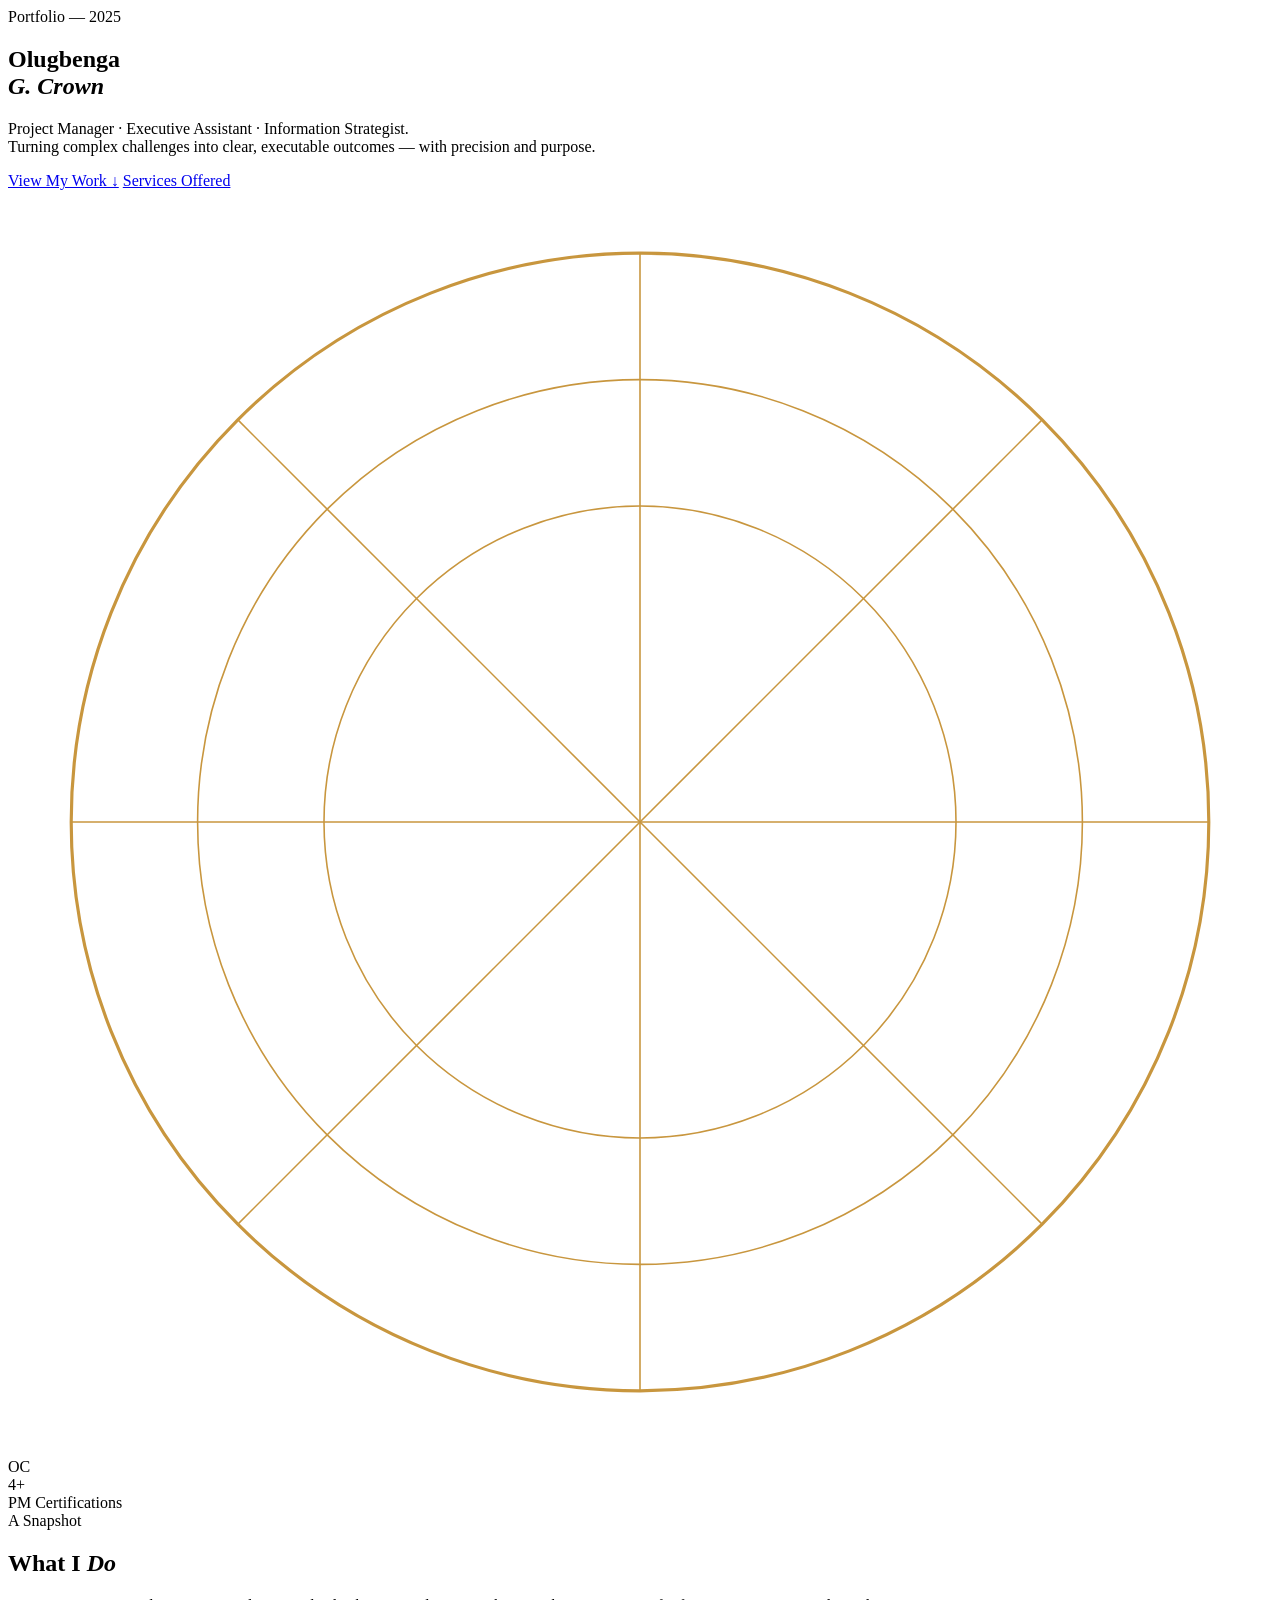
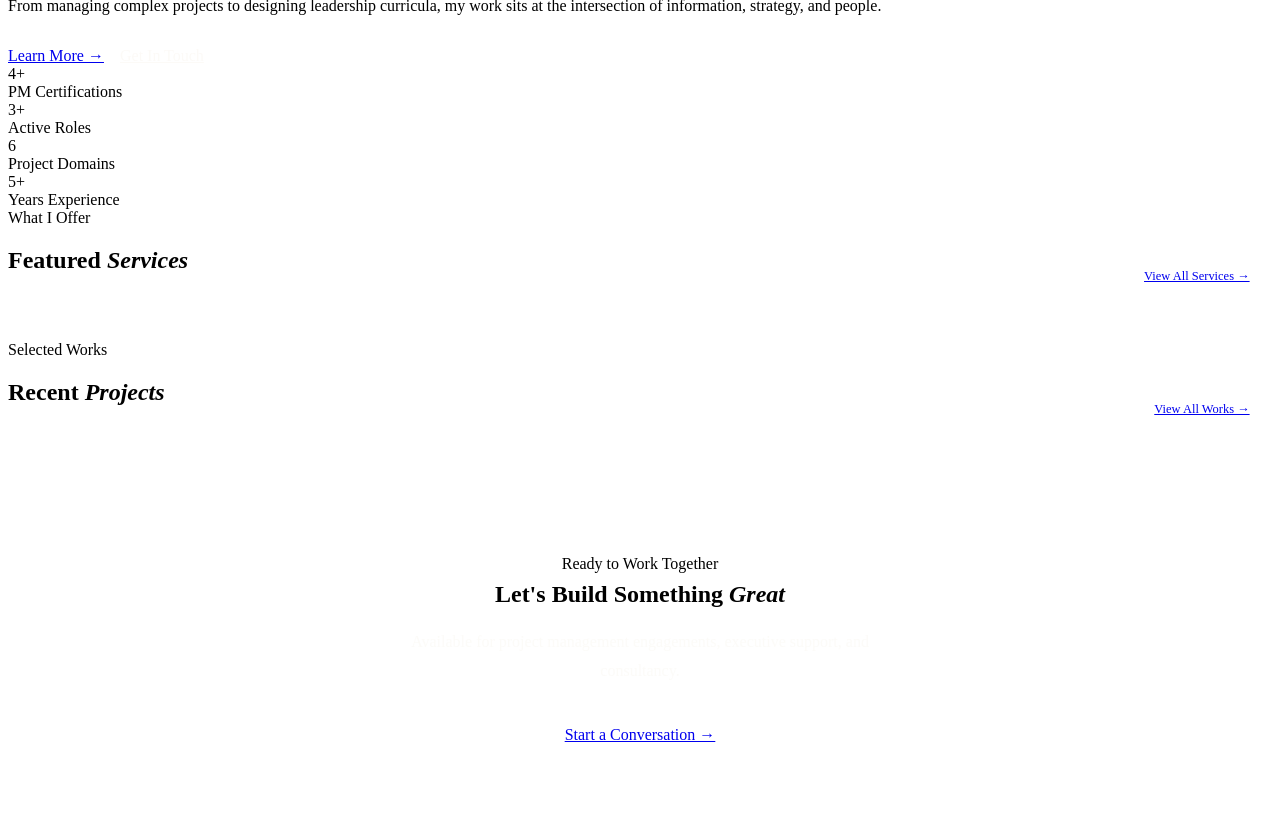
==== commit e81fe7da: "Add files via upload" ====
--- a/index.html
+++ b/index.html
@@ -2,1434 +2,177 @@
 <html lang="en">
 <head>
 <meta charset="UTF-8"/>
-<meta name="viewport" content="width=device-width, initial-scale=1.0"/>
-<title id="pageTitle">Olugbenga Crown — Portfolio</title>
-<link href="https://fonts.googleapis.com/css2?family=Playfair+Display:ital,wght@0,400;0,600;0,800;1,400&family=DM+Sans:ital,opsz,wght@0,9..40,300;0,9..40,400;0,9..40,500;1,9..40,300&family=Cormorant+Garamond:ital,wght@0,400;0,600;1,400&family=Syne:wght@400;700;800&display=swap" rel="stylesheet"/>
-<style>
-/* ═══════════════════════════════════════════
-   CSS VARIABLES — all editable via admin
-═══════════════════════════════════════════ */
-:root {
-  --ink: #1a1612;
-  --ink-soft: #4a4038;
-  --parchment: #faf7f2;
-  --cream: #f3ede3;
-  --gold: #c8963e;
-  --gold-light: #e8b96a;
-  --gold-pale: #f5e8cc;
-  --rust: #9b4f2a;
-  --border: rgba(200,150,62,0.25);
-  --shadow: rgba(26,22,18,0.10);
-  --hero-bg: linear-gradient(135deg, #f3ede3 0%, #f5e8cc 60%, #e8d5b0 100%);
-  --body-bg: #faf7f2;
-  --about-bg: #1a1612;
-  --services-bg: #f3ede3;
-  --works-bg: #faf7f2;
-  --contact-bg: #1a1612;
-  --font-display: 'Playfair Display', serif;
-  --font-body: 'DM Sans', sans-serif;
-}
-
-*,*::before,*::after{box-sizing:border-box;margin:0;padding:0}
-html{scroll-behavior:smooth}
-body{font-family:var(--font-body);background:var(--body-bg);color:var(--ink);overflow-x:hidden;transition:background .3s}
-
-body::before{content:'';position:fixed;inset:0;background-image:url("data:image/svg+xml,%3Csvg viewBox='0 0 256 256' xmlns='http://www.w3.org/2000/svg'%3E%3Cfilter id='noise'%3E%3CfeTurbulence type='fractalNoise' baseFrequency='0.9' numOctaves='4' stitchTiles='stitch'/%3E%3C/filter%3E%3Crect width='100%25' height='100%25' filter='url(%23noise)' opacity='0.04'/%3E%3C/svg%3E");pointer-events:none;z-index:9999;opacity:.5}
-
-/* ── NAV ── */
-nav{position:fixed;top:0;left:0;right:0;z-index:200;display:flex;align-items:center;justify-content:space-between;padding:1.2rem 3rem;background:rgba(250,247,242,0.88);backdrop-filter:blur(14px);border-bottom:1px solid var(--border);transition:box-shadow .3s}
-nav.scrolled{box-shadow:0 2px 24px var(--shadow)}
-.nav-logo{font-family:var(--font-display);font-size:1.25rem;font-weight:600;color:var(--ink);letter-spacing:-0.01em;text-decoration:none}
-.nav-logo-prefix{color:var(--gold)}
-.nav-links{display:flex;gap:2rem;list-style:none}
-.nav-links a{font-size:.85rem;font-weight:400;letter-spacing:.08em;text-transform:uppercase;color:var(--ink-soft);text-decoration:none;transition:color .2s}
-.nav-links a:hover{color:var(--gold)}
-.btn-primary{display:inline-flex;align-items:center;gap:.5rem;padding:.85rem 2rem;background:var(--gold);color:#fff;font-size:.875rem;font-weight:500;letter-spacing:.04em;text-decoration:none;border-radius:2px;transition:background .2s,transform .2s;border:none;cursor:pointer;font-family:var(--font-body)}
-.btn-primary:hover{background:var(--rust);transform:translateY(-2px)}
-.btn-outline{display:inline-flex;align-items:center;gap:.5rem;padding:.85rem 2rem;background:transparent;border:1px solid var(--border);color:var(--ink-soft);font-size:.875rem;font-weight:400;letter-spacing:.04em;text-decoration:none;border-radius:2px;transition:border-color .2s,color .2s,transform .2s;cursor:pointer;font-family:var(--font-body)}
-.btn-outline:hover{border-color:var(--gold);color:var(--gold);transform:translateY(-2px)}
-
-/* ── HERO ── */
-.hero{min-height:100vh;display:grid;grid-template-columns:1fr 1fr;position:relative;overflow:hidden}
-.hero-left{display:flex;flex-direction:column;justify-content:center;padding:8rem 4rem 4rem 5rem;position:relative;z-index:2}
-.hero-eyebrow{display:inline-flex;align-items:center;gap:.6rem;font-size:.75rem;letter-spacing:.16em;text-transform:uppercase;color:var(--gold);font-weight:500;margin-bottom:1.5rem;opacity:0;animation:fadeUp .8s .2s forwards}
-.hero-eyebrow::before{content:'';display:block;width:2rem;height:1px;background:var(--gold)}
-.hero-name{font-family:var(--font-display);font-size:clamp(3rem,6vw,5.5rem);font-weight:800;line-height:1.05;letter-spacing:-.02em;color:var(--ink);margin-bottom:1.5rem;opacity:0;animation:fadeUp .8s .35s forwards}
-.hero-name em{font-style:italic;color:var(--gold)}
-.hero-tagline{font-size:1.05rem;font-weight:300;line-height:1.7;color:var(--ink-soft);max-width:420px;margin-bottom:2.5rem;opacity:0;animation:fadeUp .8s .5s forwards}
-.hero-ctas{display:flex;gap:1rem;flex-wrap:wrap;opacity:0;animation:fadeUp .8s .65s forwards}
-.hero-right{position:relative;overflow:hidden}
-.hero-bg-shape{position:absolute;inset:0;background:var(--hero-bg);transition:background .4s}
-.hero-bg-image{position:absolute;inset:0;object-fit:cover;width:100%;height:100%;opacity:0;transition:opacity .4s}
-.hero-deco-lines{position:absolute;inset:0;overflow:hidden}
-.hero-deco-lines svg{position:absolute;bottom:-20px;right:-20px;width:420px;opacity:.18}
-.hero-portrait-area{position:absolute;top:50%;left:50%;transform:translate(-50%,-50%);width:300px;height:380px}
-.portrait-frame{width:100%;height:100%;border-radius:6px;background:linear-gradient(160deg,var(--gold-light) 0%,var(--rust) 100%);display:flex;align-items:center;justify-content:center;font-family:var(--font-display);font-size:6rem;font-weight:800;color:rgba(255,255,255,.9);letter-spacing:-.04em;box-shadow:24px 24px 64px rgba(26,22,18,.2);border:1px solid rgba(255,255,255,.3);position:relative;overflow:hidden;transition:background .3s}
-.portrait-frame::after{content:'';position:absolute;inset:0;background:linear-gradient(to bottom,transparent 50%,rgba(26,22,18,.3));pointer-events:none}
-.portrait-frame img{width:100%;height:100%;object-fit:cover;position:absolute;inset:0}
-.portrait-initials{position:relative;z-index:1}
-.hero-cert-strip{position:absolute;top:3.5rem;right:2.5rem;display:flex;flex-direction:column;gap:.5rem;opacity:0;animation:fadeIn 1s 1.1s forwards}
-.cert-pill{background:rgba(255,255,255,.85);border:1px solid var(--border);border-radius:20px;padding:.3rem .9rem;font-size:.7rem;font-weight:500;letter-spacing:.06em;color:var(--ink-soft)}
-.hero-badge{position:absolute;bottom:3.5rem;left:3rem;background:#fff;border:1px solid var(--border);border-radius:4px;padding:1rem 1.4rem;box-shadow:0 8px 32px var(--shadow);opacity:0;animation:fadeUp .8s .9s forwards}
-.hero-badge-number{font-family:var(--font-display);font-size:2.2rem;font-weight:800;color:var(--gold);line-height:1;margin-bottom:.2rem}
-.hero-badge-label{font-size:.7rem;text-transform:uppercase;letter-spacing:.12em;color:var(--ink-soft)}
-.scroll-hint{position:absolute;bottom:2rem;left:4.5rem;display:flex;flex-direction:column;align-items:center;gap:.4rem;font-size:.65rem;text-transform:uppercase;letter-spacing:.14em;color:var(--gold);opacity:0;animation:fadeIn 1s 1.4s forwards}
-.scroll-hint-line{width:1px;height:40px;background:linear-gradient(to bottom,var(--gold),transparent);animation:pulse 2s infinite}
-
-/* ── SECTIONS ── */
-section{padding:7rem 5rem}
-.section-label{display:inline-flex;align-items:center;gap:.6rem;font-size:.7rem;letter-spacing:.18em;text-transform:uppercase;color:var(--gold);font-weight:500;margin-bottom:1rem}
-.section-label::before{content:'';display:block;width:1.5rem;height:1px;background:var(--gold)}
-.section-title{font-family:var(--font-display);font-size:clamp(2rem,4vw,3.2rem);font-weight:700;line-height:1.15;letter-spacing:-.02em;color:var(--ink);margin-bottom:.5rem}
-.section-title em{font-style:italic;color:var(--gold)}
-
-/* ── ABOUT ── */
-#about{background:var(--about-bg);color:var(--parchment);display:grid;grid-template-columns:1fr 1fr;gap:5rem;align-items:center;transition:background .3s}
-#about .section-label,#about .section-label::before{color:var(--gold-light);background:var(--gold-light)}
-#about .section-title{color:var(--parchment)}
-#about .section-title em{color:var(--gold-light)}
-.about-bio{font-size:.9rem;font-weight:300;line-height:1.8;color:rgba(250,247,242,.65);margin-top:.5rem}
-.about-stats{display:grid;grid-template-columns:1fr 1fr;gap:1.5rem;margin-top:2.5rem}
-.stat-box{border-top:1px solid rgba(200,150,62,.3);padding-top:1.2rem}
-.stat-number{font-family:var(--font-display);font-size:2.4rem;font-weight:800;color:var(--gold-light);line-height:1;margin-bottom:.3rem}
-.stat-desc{font-size:.78rem;text-transform:uppercase;letter-spacing:.1em;color:rgba(250,247,242,.5)}
-.about-right{display:flex;flex-direction:column;gap:1rem}
-.about-highlight{background:rgba(200,150,62,.08);border-left:2px solid var(--gold);padding:1.2rem 1.5rem;border-radius:0 4px 4px 0}
-.about-highlight p{font-family:var(--font-display);font-style:italic;font-size:1.1rem;line-height:1.65;color:rgba(250,247,242,.88)}
-.cert-grid{display:flex;flex-wrap:wrap;gap:.5rem;margin-top:1rem}
-.cert-tag{padding:.4rem 1rem;border:1px solid rgba(200,150,62,.3);border-radius:20px;font-size:.72rem;font-weight:400;letter-spacing:.06em;color:var(--gold-light)}
-
-/* ── SERVICES ── */
-#services{background:var(--services-bg);transition:background .3s}
-.section-header-row{display:flex;justify-content:space-between;align-items:flex-end;margin-bottom:3.5rem;flex-wrap:wrap;gap:1.5rem}
-.services-grid{display:grid;grid-template-columns:repeat(3,1fr);gap:1.5px;background:var(--border);border:1.5px solid var(--border);border-radius:6px;overflow:hidden}
-.service-card{background:var(--services-bg);padding:2.5rem 2rem;position:relative;transition:background .25s;cursor:default}
-.service-card:hover{background:var(--parchment)}
-.service-card:hover .service-icon{transform:scale(1.1)}
-.service-icon{font-size:2rem;margin-bottom:1.2rem;display:block;transition:transform .25s;line-height:1}
-.service-name{font-family:var(--font-display);font-size:1.2rem;font-weight:600;color:var(--ink);margin-bottom:.75rem;line-height:1.3}
-.service-desc{font-size:.875rem;font-weight:300;line-height:1.75;color:var(--ink-soft);margin-bottom:1.2rem}
-.service-tags{display:flex;flex-wrap:wrap;gap:.3rem}
-.service-tag{font-size:.65rem;text-transform:uppercase;letter-spacing:.1em;color:var(--gold);border:1px solid var(--border);padding:.2rem .6rem;border-radius:2px}
-.add-card{background:transparent;padding:2.5rem 2rem;display:flex;flex-direction:column;align-items:center;justify-content:center;gap:1rem;cursor:pointer;transition:background .25s;border:2px dashed rgba(200,150,62,.25);min-height:220px}
-.add-card:hover{background:var(--gold-pale);border-color:var(--gold)}
-.add-card .add-icon{width:44px;height:44px;border-radius:50%;border:1.5px solid var(--gold);display:flex;align-items:center;justify-content:center;font-size:1.4rem;color:var(--gold);transition:background .2s,color .2s}
-.add-card:hover .add-icon{background:var(--gold);color:#fff}
-.add-card span{font-size:.78rem;letter-spacing:.1em;text-transform:uppercase;color:var(--gold)}
-
-/* ── WORKS ── */
-#works{background:var(--works-bg);transition:background .3s}
-.works-grid{display:grid;grid-template-columns:repeat(3,1fr);gap:2rem}
-.work-card{border:1px solid var(--border);border-radius:6px;overflow:hidden;background:#fff;transition:transform .25s,box-shadow .25s;cursor:default}
-.work-card:hover{transform:translateY(-6px);box-shadow:0 20px 56px var(--shadow)}
-.work-thumb{height:180px;display:flex;align-items:center;justify-content:center;font-size:3.5rem;position:relative;overflow:hidden}
-.work-thumb img{position:absolute;inset:0;width:100%;height:100%;object-fit:cover}
-.work-thumb-emoji{position:relative;z-index:1}
-.work-thumb::after{content:'';position:absolute;inset:0;background:rgba(0,0,0,.06);pointer-events:none}
-.work-body{padding:1.5rem}
-.work-category{font-size:.65rem;text-transform:uppercase;letter-spacing:.14em;color:var(--gold);font-weight:500;margin-bottom:.5rem}
-.work-title{font-family:var(--font-display);font-size:1.05rem;font-weight:600;color:var(--ink);margin-bottom:.6rem;line-height:1.35}
-.work-desc{font-size:.825rem;font-weight:300;line-height:1.7;color:var(--ink-soft);margin-bottom:1rem}
-.work-footer{display:flex;align-items:center;justify-content:space-between;border-top:1px solid var(--border);padding-top:.8rem}
-.work-year{font-size:.7rem;color:var(--ink-soft);letter-spacing:.06em}
-.work-arrow{width:28px;height:28px;border-radius:50%;border:1px solid var(--border);display:flex;align-items:center;justify-content:center;font-size:.8rem;color:var(--gold);transition:background .2s,color .2s}
-.work-card:hover .work-arrow{background:var(--gold);color:#fff}
-.add-work-card{border:2px dashed rgba(200,150,62,.25);border-radius:6px;display:flex;flex-direction:column;align-items:center;justify-content:center;gap:1rem;padding:2.5rem;cursor:pointer;min-height:300px;transition:background .25s,border-color .25s}
-.add-work-card:hover{background:var(--gold-pale);border-color:var(--gold)}
-.add-work-card .add-icon{width:52px;height:52px;border-radius:50%;border:1.5px solid var(--gold);display:flex;align-items:center;justify-content:center;font-size:1.6rem;color:var(--gold);transition:background .2s,color .2s}
-.add-work-card:hover .add-icon{background:var(--gold);color:#fff}
-.add-work-card p{font-size:.78rem;letter-spacing:.1em;text-transform:uppercase;color:var(--gold)}
-
-/* ── CONTACT ── */
-#contact{background:var(--contact-bg);text-align:center;padding:7rem 5rem;position:relative;overflow:hidden;transition:background .3s}
-#contact::before{content:'G';position:absolute;font-family:var(--font-display);font-size:32rem;font-weight:800;color:rgba(200,150,62,.04);top:50%;left:50%;transform:translate(-50%,-50%);pointer-events:none;letter-spacing:-.05em;line-height:1}
-#contact .section-label{color:var(--gold-light);justify-content:center}
-#contact .section-label::before{background:var(--gold-light)}
-#contact .section-title{color:var(--parchment);text-align:center}
-#contact .section-title em{color:var(--gold-light)}
-.contact-sub{font-size:1rem;font-weight:300;color:rgba(250,247,242,.55);line-height:1.8;max-width:480px;margin:0 auto 2.5rem}
-.contact-links{display:flex;justify-content:center;gap:1rem;flex-wrap:wrap;margin-top:1.5rem}
-.contact-link{display:inline-flex;align-items:center;gap:.5rem;padding:.75rem 1.6rem;border:1px solid rgba(200,150,62,.3);border-radius:2px;font-size:.8rem;letter-spacing:.1em;text-transform:uppercase;color:rgba(250,247,242,.7);text-decoration:none;transition:border-color .2s,color .2s,background .2s}
-.contact-link:hover{border-color:var(--gold);color:var(--gold);background:rgba(200,150,62,.06)}
-
-/* ── FOOTER ── */
-footer{background:#0f0d0b;padding:1.5rem 5rem;display:flex;justify-content:space-between;align-items:center;flex-wrap:wrap;gap:.5rem}
-footer p{font-size:.72rem;color:rgba(250,247,242,.3);letter-spacing:.06em;cursor:default}
-footer a{font-size:.72rem;color:var(--gold);text-decoration:none;letter-spacing:.06em}
-
-/* ── ANIMATIONS ── */
-@keyframes fadeUp{from{opacity:0;transform:translateY(24px)}to{opacity:1;transform:translateY(0)}}
-@keyframes fadeIn{from{opacity:0}to{opacity:1}}
-@keyframes pulse{0%,100%{opacity:1}50%{opacity:.3}}
-.reveal{opacity:0;transform:translateY(30px);transition:opacity .7s ease,transform .7s ease}
-.reveal.visible{opacity:1;transform:translateY(0)}
-
-/* ════════════════════════════════════════════
-   ADMIN SYSTEM
-════════════════════════════════════════════ */
-.admin-trigger{position:fixed;bottom:1.2rem;left:1.2rem;width:36px;height:36px;border-radius:50%;background:rgba(200,150,62,.15);border:1px solid rgba(200,150,62,.3);cursor:pointer;z-index:9000;display:flex;align-items:center;justify-content:center;font-size:.85rem;opacity:.4;transition:opacity .2s,background .2s;backdrop-filter:blur(4px)}
-.admin-trigger:hover{opacity:1;background:rgba(200,150,62,.35)}
-
-/* LOGIN SCREEN */
-.admin-login{position:fixed;inset:0;background:rgba(15,13,11,.92);z-index:9100;display:flex;align-items:center;justify-content:center;opacity:0;pointer-events:none;transition:opacity .3s;backdrop-filter:blur(8px)}
-.admin-login.open{opacity:1;pointer-events:all}
-.admin-login-box{background:#1e1a16;border:1px solid rgba(200,150,62,.2);border-radius:8px;padding:2.5rem;width:100%;max-width:380px;text-align:center}
-.admin-login-box h2{font-family:var(--font-display);font-size:1.6rem;color:#faf7f2;margin-bottom:.5rem}
-.admin-login-box p{font-size:.8rem;color:rgba(250,247,242,.4);letter-spacing:.08em;margin-bottom:2rem;text-transform:uppercase}
-.admin-login-box input{width:100%;padding:.85rem 1rem;background:rgba(255,255,255,.06);border:1px solid rgba(200,150,62,.2);border-radius:4px;color:#faf7f2;font-family:var(--font-body);font-size:.95rem;outline:none;text-align:center;letter-spacing:.1em;margin-bottom:1rem;transition:border-color .2s}
-.admin-login-box input:focus{border-color:var(--gold)}
-.admin-login-box button{width:100%;padding:.9rem;background:var(--gold);color:#fff;border:none;border-radius:4px;font-family:var(--font-body);font-size:.85rem;letter-spacing:.1em;text-transform:uppercase;cursor:pointer;transition:background .2s}
-.admin-login-box button:hover{background:var(--rust)}
-.login-error{font-size:.78rem;color:#e06060;margin-top:.75rem;display:none}
-
-/* ADMIN SIDEBAR */
-.admin-sidebar{position:fixed;top:0;right:0;height:100vh;width:420px;background:#121009;border-left:1px solid rgba(200,150,62,.15);z-index:9000;display:flex;flex-direction:column;transform:translateX(100%);transition:transform .4s cubic-bezier(.23,1,.32,1)}
-.admin-sidebar.open{transform:translateX(0)}
-.admin-sidebar-header{display:flex;align-items:center;justify-content:space-between;padding:1.2rem 1.5rem;border-bottom:1px solid rgba(200,150,62,.12);flex-shrink:0}
-.admin-sidebar-header h2{font-family:var(--font-display);font-size:1.1rem;color:#faf7f2;font-weight:600}
-.admin-sidebar-header span{font-size:.65rem;text-transform:uppercase;letter-spacing:.12em;color:var(--gold);background:rgba(200,150,62,.1);padding:.2rem .6rem;border-radius:10px}
-.admin-close{background:none;border:none;color:rgba(250,247,242,.5);font-size:1.2rem;cursor:pointer;padding:.3rem;transition:color .2s;line-height:1}
-.admin-close:hover{color:#faf7f2}
-
-/* TABS */
-.admin-tabs{display:flex;border-bottom:1px solid rgba(200,150,62,.12);flex-shrink:0;overflow-x:auto}
-.admin-tabs::-webkit-scrollbar{height:0}
-.admin-tab{padding:.75rem 1rem;font-size:.7rem;text-transform:uppercase;letter-spacing:.1em;color:rgba(250,247,242,.4);cursor:pointer;white-space:nowrap;border-bottom:2px solid transparent;transition:color .2s,border-color .2s;background:none;border-top:none;border-left:none;border-right:none;font-family:var(--font-body)}
-.admin-tab.active{color:var(--gold);border-bottom-color:var(--gold)}
-.admin-tab:hover{color:rgba(250,247,242,.8)}
-
-/* PANELS */
-.admin-panels{flex:1;overflow-y:auto;padding:1.5rem}
-.admin-panels::-webkit-scrollbar{width:4px}
-.admin-panels::-webkit-scrollbar-track{background:rgba(255,255,255,.03)}
-.admin-panels::-webkit-scrollbar-thumb{background:rgba(200,150,62,.3);border-radius:2px}
-.admin-panel{display:none}
-.admin-panel.active{display:block}
-
-/* FORM ELEMENTS */
-.af-group{margin-bottom:1.2rem}
-.af-label{display:block;font-size:.65rem;text-transform:uppercase;letter-spacing:.12em;color:rgba(250,247,242,.45);margin-bottom:.4rem;font-weight:500}
-.af-input,.af-textarea,.af-select{width:100%;padding:.7rem .9rem;background:rgba(255,255,255,.05);border:1px solid rgba(200,150,62,.15);border-radius:4px;color:#faf7f2;font-family:var(--font-body);font-size:.875rem;outline:none;transition:border-color .2s;resize:vertical}
-.af-input:focus,.af-textarea:focus,.af-select:focus{border-color:rgba(200,150,62,.5)}
-.af-select option{background:#1e1a16;color:#faf7f2}
-.af-textarea{min-height:80px}
-.af-row{display:grid;grid-template-columns:1fr 1fr;gap:.8rem}
-.af-color-group{display:flex;align-items:center;gap:.75rem}
-.af-color-group input[type=color]{width:40px;height:36px;border:1px solid rgba(200,150,62,.2);border-radius:4px;background:none;cursor:pointer;padding:2px}
-.af-color-group .af-input{flex:1}
-.af-divider{height:1px;background:rgba(200,150,62,.1);margin:1.5rem 0}
-.af-section-title{font-family:var(--font-display);font-size:1rem;color:#faf7f2;font-weight:600;margin-bottom:1rem;display:flex;align-items:center;gap:.5rem}
-.af-section-title::after{content:'';flex:1;height:1px;background:rgba(200,150,62,.12)}
-
-/* UPLOAD ZONE */
-.af-upload{border:2px dashed rgba(200,150,62,.2);border-radius:6px;padding:1.5rem;text-align:center;cursor:pointer;transition:border-color .2s,background .2s;position:relative;overflow:hidden}
-.af-upload:hover{border-color:rgba(200,150,62,.5);background:rgba(200,150,62,.04)}
-.af-upload input[type=file]{position:absolute;inset:0;opacity:0;cursor:pointer;width:100%;height:100%}
-.af-upload-icon{font-size:1.8rem;margin-bottom:.5rem;display:block}
-.af-upload p{font-size:.75rem;color:rgba(250,247,242,.4);letter-spacing:.06em}
-.af-upload strong{color:var(--gold);display:block;font-size:.7rem;margin-top:.3rem;font-weight:400}
-.af-preview{width:100%;height:100px;object-fit:cover;border-radius:4px;margin-top:.8rem;display:none;border:1px solid rgba(200,150,62,.2)}
-
-/* CARD EDITOR */
-.editable-card{background:rgba(255,255,255,.03);border:1px solid rgba(200,150,62,.1);border-radius:6px;padding:1rem;margin-bottom:.8rem}
-.editable-card-header{display:flex;justify-content:space-between;align-items:center;margin-bottom:.8rem}
-.editable-card-title{font-size:.8rem;color:rgba(250,247,242,.7);font-weight:500}
-.editable-card-actions{display:flex;gap:.4rem}
-.icon-btn{width:28px;height:28px;border-radius:4px;border:1px solid rgba(200,150,62,.15);background:none;color:rgba(250,247,242,.4);cursor:pointer;display:flex;align-items:center;justify-content:center;font-size:.8rem;transition:all .2s}
-.icon-btn:hover{background:rgba(200,150,62,.1);color:var(--gold);border-color:rgba(200,150,62,.3)}
-.icon-btn.del:hover{background:rgba(180,60,60,.15);color:#e06060;border-color:rgba(180,60,60,.2)}
-.icon-btn.collapse-btn.collapsed::before{content:'▶'}
-.icon-btn.collapse-btn::before{content:'▼'}
-.card-fields{transition:all .2s}
-.card-fields.hidden{display:none}
-
-/* ADMIN FOOTER */
-.admin-footer{padding:1rem 1.5rem;border-top:1px solid rgba(200,150,62,.12);display:flex;gap:.75rem;flex-shrink:0}
-.admin-footer button{flex:1;padding:.75rem;border:none;border-radius:4px;font-family:var(--font-body);font-size:.78rem;letter-spacing:.08em;text-transform:uppercase;cursor:pointer;transition:all .2s}
-.af-save-btn{background:var(--gold);color:#fff}
-.af-save-btn:hover{background:var(--rust)}
-.af-reset-btn{background:rgba(255,255,255,.05);color:rgba(250,247,242,.5);border:1px solid rgba(255,255,255,.08)!important}
-.af-reset-btn:hover{background:rgba(180,60,60,.15);color:#e06060;border-color:rgba(180,60,60,.2)!important}
-.af-logout-btn{background:rgba(255,255,255,.04);color:rgba(250,247,242,.35);border:1px solid rgba(255,255,255,.06)!important;flex:0 0 auto;padding:.75rem 1rem}
-.af-logout-btn:hover{color:rgba(250,247,242,.7)}
-
-/* TOAST */
-.toast{position:fixed;bottom:2rem;left:50%;transform:translateX(-50%) translateY(80px);background:#1e1a16;border:1px solid var(--gold);border-radius:4px;padding:.7rem 1.5rem;font-size:.82rem;color:var(--gold);letter-spacing:.06em;z-index:9999;transition:transform .3s;pointer-events:none}
-.toast.show{transform:translateX(-50%) translateY(0)}
-
-/* PAGE OVERLAY when sidebar open */
-.page-overlay{position:fixed;inset:0;background:rgba(0,0,0,.3);z-index:8999;opacity:0;pointer-events:none;transition:opacity .3s}
-.page-overlay.open{opacity:1;pointer-events:all}
-
-@media(max-width:900px){
-  nav{padding:1rem 1.5rem}
-  .nav-links{display:none}
-  .hero{grid-template-columns:1fr}
-  .hero-left{padding:7rem 2rem 3rem}
-  .hero-right{display:none}
-  section{padding:5rem 2rem}
-  #about{grid-template-columns:1fr;gap:2.5rem}
-  .services-grid{grid-template-columns:1fr}
-  .works-grid{grid-template-columns:1fr}
-  footer{padding:1.5rem 2rem}
-  #contact{padding:5rem 2rem}
-  .admin-sidebar{width:100%;max-width:100%}
-}
-</style>
+<meta name="viewport" content="width=device-width,initial-scale=1.0"/>
+<title>G. Crown — Portfolio</title>
+<link rel="stylesheet" href="css/main.css"/>
 </head>
 <body>
+<div id="nav-mount"></div>
+<div id="mobile-nav-mount"></div>
 
-<!-- ═══════ PORTFOLIO ═══════ -->
-
-<nav id="mainNav">
-  <a class="nav-logo" href="#"><span class="nav-logo-prefix" id="navLogoPrefix">G.</span><span id="navLogoText">Crown</span></a>
-  <ul class="nav-links">
-    <li><a href="#about">About</a></li>
-    <li><a href="#services">Services</a></li>
-    <li><a href="#works">Works</a></li>
-    <li><a href="#contact">Contact</a></li>
-  </ul>
-  <a href="#contact" class="btn-primary" style="font-size:.78rem;padding:.6rem 1.4rem;" id="navCta">Hire Me</a>
-</nav>
-
-<!-- HERO -->
-<section class="hero" id="home">
-  <div class="hero-left">
+<!-- HOME HERO -->
+<section class="home-hero" id="home">
+  <div class="home-hero-left">
     <div class="hero-eyebrow" id="heroEyebrow">Portfolio — 2025</div>
     <h1 class="hero-name" id="heroName">Olugbenga<br><em>G. Crown</em></h1>
     <p class="hero-tagline" id="heroTagline">Project Manager · Executive Assistant · Information Strategist.<br>Turning complex challenges into clear, executable outcomes — with precision and purpose.</p>
     <div class="hero-ctas">
-      <a href="#works" class="btn-primary" id="heroCta1">View My Work ↓</a>
-      <a href="#services" class="btn-outline" id="heroCta2">Services Offered</a>
+      <a class="btn-primary" id="heroCta1" href="works.html">View My Work ↓</a>
+      <a class="btn-outline" id="heroCta2" href="services.html">Services Offered</a>
     </div>
   </div>
-  <div class="hero-right">
+  <div class="home-hero-right">
     <div class="hero-bg-shape" id="heroBgShape"></div>
-    <img class="hero-bg-image" id="heroBgImage" src="" alt=""/>
-    <div class="hero-deco-lines">
-      <svg viewBox="0 0 400 400" fill="none" xmlns="http://www.w3.org/2000/svg">
-        <circle cx="200" cy="200" r="180" stroke="#c8963e" stroke-width="1"/>
-        <circle cx="200" cy="200" r="140" stroke="#c8963e" stroke-width=".5"/>
-        <circle cx="200" cy="200" r="100" stroke="#c8963e" stroke-width=".5"/>
-        <line x1="20" y1="200" x2="380" y2="200" stroke="#c8963e" stroke-width=".5"/>
-        <line x1="200" y1="20" x2="200" y2="380" stroke="#c8963e" stroke-width=".5"/>
-        <line x1="73" y1="73" x2="327" y2="327" stroke="#c8963e" stroke-width=".5"/>
-        <line x1="327" y1="73" x2="73" y2="327" stroke="#c8963e" stroke-width=".5"/>
-      </svg>
-    </div>
-    <div class="hero-portrait-area">
+    <img class="hero-bg-img" id="heroBgImg" src="" alt="" style="display:none"/>
+    <svg class="hero-deco-svg" viewBox="0 0 400 400" fill="none" xmlns="http://www.w3.org/2000/svg">
+      <circle cx="200" cy="200" r="180" stroke="#c8963e" stroke-width="1"/>
+      <circle cx="200" cy="200" r="140" stroke="#c8963e" stroke-width=".5"/>
+      <circle cx="200" cy="200" r="100" stroke="#c8963e" stroke-width=".5"/>
+      <line x1="20" y1="200" x2="380" y2="200" stroke="#c8963e" stroke-width=".5"/>
+      <line x1="200" y1="20" x2="200" y2="380" stroke="#c8963e" stroke-width=".5"/>
+      <line x1="73" y1="73" x2="327" y2="327" stroke="#c8963e" stroke-width=".5"/>
+      <line x1="327" y1="73" x2="73" y2="327" stroke="#c8963e" stroke-width=".5"/>
+    </svg>
+    <div class="hero-portrait">
       <div class="portrait-frame" id="portraitFrame">
         <img id="profileImg" src="" alt="" style="display:none"/>
         <span class="portrait-initials" id="portraitInitials">OC</span>
       </div>
     </div>
-    <div class="hero-cert-strip" id="certStrip">
-      <div class="cert-pill">Google PM Certified</div>
-      <div class="cert-pill">DSA Certified</div>
-      <div class="cert-pill">DEXA Certified</div>
-      <div class="cert-pill">Exford Global</div>
-    </div>
+    <div class="hero-cert-strip" id="certStrip"></div>
     <div class="hero-badge">
-      <div class="hero-badge-number" id="badgeNumber">4+</div>
+      <div class="hero-badge-num" id="badgeNum">4+</div>
       <div class="hero-badge-label" id="badgeLabel">PM Certifications</div>
-    </div>
-  </div>
-  <div class="scroll-hint">
-    <div class="scroll-hint-line"></div>Scroll
-  </div>
-</section>
-
-<!-- ABOUT -->
-<section id="about">
-  <div class="reveal">
-    <div class="section-label" id="aboutLabel">Who I Am</div>
-    <h2 class="section-title" id="aboutTitle">Information.<br><em>Leadership.</em><br>Execution.</h2>
-    <p class="about-bio" id="aboutBio">A Library and Information Science graduate turned certified Project Manager, with active roles spanning finance, missions, and leadership development.</p>
-    <div class="about-stats">
-      <div class="stat-box"><div class="stat-number" id="stat1n">4+</div><div class="stat-desc" id="stat1d">PM Certifications</div></div>
-      <div class="stat-box"><div class="stat-number" id="stat2n">3+</div><div class="stat-desc" id="stat2d">Active Roles</div></div>
-      <div class="stat-box"><div class="stat-number" id="stat3n">6</div><div class="stat-desc" id="stat3d">Project Domains</div></div>
-      <div class="stat-box"><div class="stat-number" id="stat4n">∞</div><div class="stat-desc" id="stat4d">Drive to Deliver</div></div>
-    </div>
-  </div>
-  <div class="about-right reveal">
-    <div class="about-highlight"><p id="aboutQuote">"I bridge information, people, and process — helping organisations transform their vision into structured, deliverable outcomes."</p></div>
-    <p class="about-bio" id="aboutBody">Currently serving as an Account Officer at Avodah Finance and Executive Assistant at RCCG Central Missions Board (IMC). My work spans compliance documentation, distribution strategy, leadership curriculum design, and executive operations.</p>
-    <div class="cert-grid" id="certGrid">
-      <span class="cert-tag">Google Project Management</span>
-      <span class="cert-tag">DSA</span>
-      <span class="cert-tag">DEXA</span>
-      <span class="cert-tag">Exford Global</span>
-      <span class="cert-tag">Library &amp; Info Science</span>
-      <span class="cert-tag">Leadership Dev.</span>
     </div>
   </div>
 </section>
 
-<!-- SERVICES -->
-<section id="services">
-  <div class="section-header-row reveal">
-    <div>
-      <div class="section-label" id="servicesLabel">What I Offer</div>
-      <h2 class="section-title" id="servicesTitle">Services &amp; <em>Expertise</em></h2>
+<!-- INTRO STRIP -->
+<div class="intro-strip" id="introStrip">
+  <div class="reveal">
+    <div class="section-label" id="introLabel">A Snapshot</div>
+    <h2 class="section-title" id="introTitle">What I <em>Do</em></h2>
+    <p class="section-sub" id="introText" style="margin-top:1rem">From managing complex projects to designing leadership curricula, my work sits at the intersection of information, strategy, and people.</p>
+    <div style="margin-top:2rem;display:flex;gap:1rem;flex-wrap:wrap">
+      <a href="about.html" class="btn-primary" style="background:var(--accent)">Learn More →</a>
+      <a href="contact.html" class="btn-outline" style="border-color:rgba(200,150,62,.3);color:rgba(250,247,242,.6)">Get In Touch</a>
     </div>
-    <p style="font-size:.875rem;font-weight:300;color:var(--ink-soft);max-width:300px;line-height:1.7;" id="servicesSub">Each service reflects real-world application across diverse professional contexts.</p>
   </div>
-  <div class="services-grid" id="servicesGrid">
-    <div class="service-card reveal" data-id="s1">
-      <span class="service-icon">📋</span>
-      <div class="service-name">Project Management</div>
-      <p class="service-desc">End-to-end project planning, execution, and delivery using industry frameworks — from WBS design to stakeholder coordination and risk management.</p>
-      <div class="service-tags"><span class="service-tag">Agile</span><span class="service-tag">WBS</span><span class="service-tag">Risk</span><span class="service-tag">RACI</span></div>
+  <div class="intro-stats reveal" id="introStats">
+    <div class="intro-stat"><div class="intro-stat-n">4+</div><div class="intro-stat-d">PM Certifications</div></div>
+    <div class="intro-stat"><div class="intro-stat-n">3+</div><div class="intro-stat-d">Active Roles</div></div>
+    <div class="intro-stat"><div class="intro-stat-n">6</div><div class="intro-stat-d">Project Domains</div></div>
+    <div class="intro-stat"><div class="intro-stat-n">5+</div><div class="intro-stat-d">Years Experience</div></div>
+  </div>
+</div>
+
+<!-- FEATURED SERVICES -->
+<section style="background:var(--cream-bg)">
+  <div class="reveal">
+    <div style="display:flex;justify-content:space-between;align-items:flex-end;margin-bottom:3rem;flex-wrap:wrap;gap:1rem">
+      <div>
+        <div class="section-label">What I Offer</div>
+        <h2 class="section-title">Featured <em>Services</em></h2>
+      </div>
+      <a href="services.html" class="btn-outline" style="font-size:.78rem;padding:.6rem 1.4rem">View All Services →</a>
     </div>
-    <div class="service-card reveal" data-id="s2">
-      <span class="service-icon">🗂️</span>
-      <div class="service-name">Executive &amp; Administrative Support</div>
-      <p class="service-desc">Strategic executive assistance including scheduling, documentation, correspondence, and operational coordination for leadership teams.</p>
-      <div class="service-tags"><span class="service-tag">EA Services</span><span class="service-tag">Coordination</span><span class="service-tag">Operations</span></div>
+  </div>
+  <div class="services-grid-3 reveal" id="featuredServices"></div>
+</section>
+
+<!-- FEATURED WORKS -->
+<section style="background:var(--light-bg)">
+  <div class="reveal">
+    <div style="display:flex;justify-content:space-between;align-items:flex-end;margin-bottom:3rem;flex-wrap:wrap;gap:1rem">
+      <div>
+        <div class="section-label">Selected Works</div>
+        <h2 class="section-title">Recent <em>Projects</em></h2>
+      </div>
+      <a href="works.html" class="btn-outline" style="font-size:.78rem;padding:.6rem 1.4rem">View All Works →</a>
     </div>
-    <div class="service-card reveal" data-id="s3">
-      <span class="service-icon">📚</span>
-      <div class="service-name">Information Management</div>
-      <p class="service-desc">Structuring, classifying, and managing organisational information assets — from records systems to document architecture and compliance filing.</p>
-      <div class="service-tags"><span class="service-tag">Records</span><span class="service-tag">LIS</span><span class="service-tag">Archives</span></div>
+  </div>
+  <div class="works-grid-3 reveal" id="featuredWorks"></div>
+</section>
+
+<!-- CTA BAND -->
+<section style="background:var(--dark-bg);text-align:center;padding:5rem">
+  <div class="reveal">
+    <div class="section-label" style="color:var(--accent-light);justify-content:center">
+      <span style="display:block;width:1.8rem;height:1px;background:var(--accent-light)"></span>
+      Ready to Work Together
     </div>
-    <div class="service-card reveal" data-id="s4">
-      <span class="service-icon">🌱</span>
-      <div class="service-name">Leadership &amp; Curriculum Development</div>
-      <p class="service-desc">Designing leadership training programmes, facilitator guides, and curriculum frameworks for youth and community development organisations.</p>
-      <div class="service-tags"><span class="service-tag">Curriculum</span><span class="service-tag">Facilitation</span><span class="service-tag">Leadership</span></div>
-    </div>
-    <div class="service-card reveal" data-id="s5">
-      <span class="service-icon">📊</span>
-      <div class="service-name">Compliance &amp; Governance Documentation</div>
-      <p class="service-desc">Drafting corporate disclosure documents, governance policies, organograms, and regulatory compliance materials for financial and institutional entities.</p>
-      <div class="service-tags"><span class="service-tag">Compliance</span><span class="service-tag">Governance</span><span class="service-tag">Policy</span></div>
-    </div>
-    <div class="add-card reveal" id="addServiceCard" onclick="openSimpleModal('service')">
-      <div class="add-icon">＋</div><span>Add a Service</span>
-    </div>
+    <h2 class="section-title" style="color:var(--light-bg);text-align:center;margin-top:.5rem">Let's Build Something <em style="color:var(--accent-light)">Great</em></h2>
+    <p style="font-size:1rem;font-weight:300;color:rgba(250,247,242,.5);line-height:1.8;max-width:480px;margin:1.2rem auto 2.5rem">
+      Available for project management engagements, executive support, and consultancy.
+    </p>
+    <a href="contact.html" class="btn-primary">Start a Conversation →</a>
   </div>
 </section>
 
-<!-- WORKS -->
-<section id="works">
-  <div class="section-header-row reveal">
-    <div>
-      <div class="section-label" id="worksLabel">Selected Works</div>
-      <h2 class="section-title" id="worksTitle">Recent <em>Projects</em></h2>
-    </div>
-    <button class="btn-outline" onclick="openSimpleModal('work')">+ Add New Work</button>
-  </div>
-  <div class="works-grid" id="worksGrid">
-    <div class="work-card reveal" data-id="w1">
-      <div class="work-thumb" style="background:linear-gradient(135deg,#f3ede3,#e8b96a)"><span class="work-thumb-emoji">📖</span></div>
-      <div class="work-body">
-        <div class="work-category">Curriculum Design · Leadership</div>
-        <div class="work-title">Lucid Spark Teaching Series — 19-Session Curriculum</div>
-        <p class="work-desc">Developed a comprehensive 19-session leadership curriculum across six domains including Personal Development, Emotional Intelligence, Finance, and Spiritual growth for Lucid Hub.</p>
-        <div class="work-footer"><span class="work-year">2025</span><div class="work-arrow">→</div></div>
-      </div>
-    </div>
-    <div class="work-card reveal" data-id="w2">
-      <div class="work-thumb" style="background:linear-gradient(135deg,#daeef5,#8ec8d4)"><span class="work-thumb-emoji">💧</span></div>
-      <div class="work-body">
-        <div class="work-category">Project Management · Distribution</div>
-        <div class="work-title">Project Aqua — Distribution Strategy Lead</div>
-        <p class="work-desc">Designed a full distribution strategy for a bottled water production initiative, mapping Lagos and Ogun State delivery zones and coordinating RFQs with major logistics partners.</p>
-        <div class="work-footer"><span class="work-year">2025</span><div class="work-arrow">→</div></div>
-      </div>
-    </div>
-    <div class="work-card reveal" data-id="w3">
-      <div class="work-thumb" style="background:linear-gradient(135deg,#f3e8d4,#c8963e)"><span class="work-thumb-emoji">🏛️</span></div>
-      <div class="work-body">
-        <div class="work-category">Compliance · Governance</div>
-        <div class="work-title">Avodah Finance — Corporate Disclosure Document</div>
-        <p class="work-desc">Produced a comprehensive regulatory compliance document covering management profiles, shareholder disclosures, governance policies, and an organisational chart for submission.</p>
-        <div class="work-footer"><span class="work-year">2025</span><div class="work-arrow">→</div></div>
-      </div>
-    </div>
-    <div class="work-card reveal" data-id="w4">
-      <div class="work-thumb" style="background:linear-gradient(135deg,#e8eaf0,#9b9fc8)"><span class="work-thumb-emoji">⛪</span></div>
-      <div class="work-body">
-        <div class="work-category">Information Management · RCCG</div>
-        <div class="work-title">RCCG National Directory — Regional Pastor Data Extraction</div>
-        <p class="work-desc">Extracted and organised regional pastor contact data from the RCCG national directory across 65 regions, structuring PICR role codes for institutional use.</p>
-        <div class="work-footer"><span class="work-year">2025</span><div class="work-arrow">→</div></div>
-      </div>
-    </div>
-    <div class="work-card reveal" data-id="w5">
-      <div class="work-thumb" style="background:linear-gradient(135deg,#eaf3e8,#7ab87a)"><span class="work-thumb-emoji">🌿</span></div>
-      <div class="work-body">
-        <div class="work-category">Brand Strategy · Content</div>
-        <div class="work-title">Lucid Hub — Social Media &amp; Revenue Strategy</div>
-        <p class="work-desc">Developed platform-specific social media content for Facebook and LinkedIn, and advised on a revenue strategy including digital products, speaking engagements, and membership tiers.</p>
-        <div class="work-footer"><span class="work-year">2025</span><div class="work-arrow">→</div></div>
-      </div>
-    </div>
-    <div class="add-work-card reveal" id="addWorkCard" onclick="openSimpleModal('work')">
-      <div class="add-icon">＋</div><p>Add New Work</p>
-    </div>
-  </div>
-</section>
+<div id="footer-mount"></div>
 
-<!-- CONTACT -->
-<section id="contact">
-  <div class="reveal" style="position:relative;z-index:2">
-    <div class="section-label" id="contactLabel">Get In Touch</div>
-    <h2 class="section-title" id="contactTitle">Let's Work<br><em>Together</em></h2>
-    <p class="contact-sub" id="contactSub">Whether you need a project manager, executive assistant, or a strategic thinker — I'm available for consultations, collaborations, and full engagements.</p>
-    <a class="btn-primary" id="contactEmail" href="mailto:hello@gcrown.com" style="display:inline-flex;margin:0 auto;">Send a Message →</a>
-    <div class="contact-links">
-      <a class="contact-link" id="contactEmailLink" href="#">📧 Email</a>
-      <a class="contact-link" id="contactLinkedIn" href="#">💼 LinkedIn</a>
-      <a class="contact-link" id="contactCV" href="#">📄 Download CV</a>
-    </div>
-  </div>
-</section>
+<script src="js/data.js"></script>
+<script src="js/site.js"></script>
+<script>
+(function() {
+  const d = getData();
+  applyTheme(d.site);
 
-<footer>
-  <p id="footerText" title="Click 3× for admin">© 2025 Olugbenga G. Crown — All rights reserved.</p>
-  <a href="#home">↑ Back to top</a>
-</footer>
+  /* Nav */
+  document.getElementById('nav-mount').innerHTML = buildNav(d.site, 'index.html');
+  document.getElementById('mobile-nav-mount').innerHTML = '';
+  document.getElementById('footer-mount').innerHTML = buildFooter(d.site);
 
-<!-- ═══════ ADMIN SYSTEM ═══════ -->
-<div class="admin-trigger" id="adminTrigger" title="Admin Panel">⚙</div>
-<div class="page-overlay" id="pageOverlay" onclick="closeAdmin()"></div>
+  /* Hero */
+  const h = d.home;
+  document.getElementById('heroEyebrow').textContent = h.eyebrow;
+  document.getElementById('heroName').innerHTML = h.nameHtml;
+  document.getElementById('heroTagline').innerHTML = (h.tagline||'').replace(/\n/g,'<br>');
+  document.getElementById('heroCta1').textContent = h.cta1Text;
+  document.getElementById('heroCta1').href = h.cta1Link;
+  document.getElementById('heroCta2').textContent = h.cta2Text;
+  document.getElementById('heroCta2').href = h.cta2Link;
+  document.getElementById('badgeNum').textContent = h.badgeNumber;
+  document.getElementById('badgeLabel').textContent = h.badgeLabel;
+  document.getElementById('portraitInitials').textContent = h.initials;
+  document.getElementById('heroBgShape').style.background = h.heroBg;
 
-<!-- LOGIN -->
-<div class="admin-login" id="adminLogin">
-  <div class="admin-login-box">
-    <h2>Admin Access</h2>
-    <p>Portfolio Control Panel</p>
-    <input type="password" id="pwInput" placeholder="••••••••••" onkeydown="if(event.key==='Enter')tryLogin()"/>
-    <button onclick="tryLogin()">Unlock Panel</button>
-    <div class="login-error" id="loginError">Incorrect password. Try again.</div>
-  </div>
-</div>
-
-<!-- SIDEBAR -->
-<div class="admin-sidebar" id="adminSidebar">
-  <div class="admin-sidebar-header">
-    <h2>✦ Admin Panel</h2>
-    <span>Live Edit Mode</span>
-    <button class="admin-close" onclick="closeAdmin()">✕</button>
-  </div>
-
-  <div class="admin-tabs">
-    <button class="admin-tab active" onclick="switchTab('branding')">Branding</button>
-    <button class="admin-tab" onclick="switchTab('hero')">Hero</button>
-    <button class="admin-tab" onclick="switchTab('about')">About</button>
-    <button class="admin-tab" onclick="switchTab('services')">Services</button>
-    <button class="admin-tab" onclick="switchTab('works')">Works</button>
-    <button class="admin-tab" onclick="switchTab('contact')">Contact</button>
-    <button class="admin-tab" onclick="switchTab('theme')">Theme</button>
-  </div>
-
-  <div class="admin-panels">
-
-    <!-- BRANDING -->
-    <div class="admin-panel active" id="panel-branding">
-      <div class="af-section-title">Logo &amp; Identity</div>
-      <div class="af-row">
-        <div class="af-group">
-          <label class="af-label">Logo Prefix</label>
-          <input class="af-input" id="b-logoPrefix" value="G." oninput="live('navLogoPrefix','textContent',this.value)"/>
-        </div>
-        <div class="af-group">
-          <label class="af-label">Logo Text</label>
-          <input class="af-input" id="b-logoText" value="Crown" oninput="live('navLogoText','textContent',this.value)"/>
-        </div>
-      </div>
-      <div class="af-group">
-        <label class="af-label">Page Title (Browser Tab)</label>
-        <input class="af-input" id="b-pageTitle" value="Olugbenga Crown — Portfolio" oninput="document.title=this.value"/>
-      </div>
-      <div class="af-group">
-        <label class="af-label">Nav CTA Button Text</label>
-        <input class="af-input" id="b-navCta" value="Hire Me" oninput="live('navCta','textContent',this.value)"/>
-      </div>
-      <div class="af-group">
-        <label class="af-label">Footer Copyright Text</label>
-        <input class="af-input" id="b-footer" value="© 2025 Olugbenga G. Crown — All rights reserved." oninput="live('footerText','textContent',this.value)"/>
-      </div>
-      <div class="af-divider"></div>
-      <div class="af-section-title">Display Font</div>
-      <div class="af-group">
-        <label class="af-label">Heading Font</label>
-        <select class="af-select" id="b-fontDisplay" onchange="setCSSVar('--font-display',this.value)">
-          <option value="'Playfair Display', serif">Playfair Display</option>
-          <option value="'Cormorant Garamond', serif">Cormorant Garamond</option>
-          <option value="'Syne', sans-serif">Syne</option>
-          <option value="Georgia, serif">Georgia</option>
-        </select>
-      </div>
-      <div class="af-group">
-        <label class="af-label">Body Font</label>
-        <select class="af-select" id="b-fontBody" onchange="setCSSVar('--font-body',this.value);document.body.style.fontFamily=this.value">
-          <option value="'DM Sans', sans-serif">DM Sans</option>
-          <option value="'Syne', sans-serif">Syne</option>
-          <option value="Georgia, serif">Georgia</option>
-          <option value="system-ui, sans-serif">System UI</option>
-        </select>
-      </div>
-    </div>
-
-    <!-- HERO -->
-    <div class="admin-panel" id="panel-hero">
-      <div class="af-section-title">Hero Text</div>
-      <div class="af-group">
-        <label class="af-label">Eyebrow Text</label>
-        <input class="af-input" id="h-eyebrow" value="Portfolio — 2025" oninput="live('heroEyebrow','textContent',this.value)"/>
-      </div>
-      <div class="af-group">
-        <label class="af-label">Your Name (use | for line break, wrap italic in *)</label>
-        <input class="af-input" id="h-name" value="Olugbenga|*G. Crown*" oninput="updateHeroName(this.value)"/>
-      </div>
-      <div class="af-group">
-        <label class="af-label">Tagline / Sub-headline</label>
-        <textarea class="af-textarea" id="h-tagline" oninput="live('heroTagline','innerHTML',this.value.replace(/\n/g,'<br>'))">Project Manager · Executive Assistant · Information Strategist.
-Turning complex challenges into clear, executable outcomes — with precision and purpose.</textarea>
-      </div>
-      <div class="af-row">
-        <div class="af-group">
-          <label class="af-label">CTA Button 1</label>
-          <input class="af-input" id="h-cta1" value="View My Work ↓" oninput="live('heroCta1','textContent',this.value)"/>
-        </div>
-        <div class="af-group">
-          <label class="af-label">CTA Button 2</label>
-          <input class="af-input" id="h-cta2" value="Services Offered" oninput="live('heroCta2','textContent',this.value)"/>
-        </div>
-      </div>
-      <div class="af-row">
-        <div class="af-group">
-          <label class="af-label">Badge Number</label>
-          <input class="af-input" id="h-badgeNum" value="4+" oninput="live('badgeNumber','textContent',this.value)"/>
-        </div>
-        <div class="af-group">
-          <label class="af-label">Badge Label</label>
-          <input class="af-input" id="h-badgeLabel" value="PM Certifications" oninput="live('badgeLabel','textContent',this.value)"/>
-        </div>
-      </div>
-      <div class="af-group">
-        <label class="af-label">Portrait Initials (shown without photo)</label>
-        <input class="af-input" id="h-initials" value="OC" oninput="live('portraitInitials','textContent',this.value)"/>
-      </div>
-      <div class="af-group">
-        <label class="af-label">Certificate Badges (one per line)</label>
-        <textarea class="af-textarea" id="h-certs" oninput="updateCerts(this.value)">Google PM Certified
-DSA Certified
-DEXA Certified
-Exford Global</textarea>
-      </div>
-      <div class="af-divider"></div>
-      <div class="af-section-title">Profile Photo</div>
-      <div class="af-upload">
-        <input type="file" accept="image/*" onchange="uploadProfilePhoto(this)"/>
-        <span class="af-upload-icon">🖼</span>
-        <p>Click to upload profile photo</p>
-        <strong>JPG, PNG, WEBP — replaces initials</strong>
-        <img class="af-preview" id="profilePreview"/>
-      </div>
-      <div class="af-divider"></div>
-      <div class="af-section-title">Hero Right Side Background</div>
-      <div class="af-group">
-        <label class="af-label">Background Style</label>
-        <select class="af-select" id="h-bgType" onchange="toggleHeroBgType(this.value)">
-          <option value="gradient">Gradient</option>
-          <option value="image">Upload Image</option>
-        </select>
-      </div>
-      <div id="h-gradientPicker">
-        <div class="af-group">
-          <label class="af-label">Gradient CSS (e.g. linear-gradient(...))</label>
-          <input class="af-input" id="h-gradient" value="linear-gradient(135deg,#f3ede3 0%,#f5e8cc 60%,#e8d5b0 100%)" oninput="setCSSVar('--hero-bg',this.value)"/>
-        </div>
-      </div>
-      <div id="h-imagePicker" style="display:none">
-        <div class="af-upload">
-          <input type="file" accept="image/*" onchange="uploadHeroBg(this)"/>
-          <span class="af-upload-icon">🏞</span>
-          <p>Upload hero background image</p>
-          <strong>Fills the right panel</strong>
-          <img class="af-preview" id="heroBgPreview"/>
-        </div>
-      </div>
-    </div>
-
-    <!-- ABOUT -->
-    <div class="admin-panel" id="panel-about">
-      <div class="af-section-title">Section Labels</div>
-      <div class="af-row">
-        <div class="af-group">
-          <label class="af-label">Section Label</label>
-          <input class="af-input" id="a-label" value="Who I Am" oninput="live('aboutLabel','textContent',this.value)"/>
-        </div>
-      </div>
-      <div class="af-group">
-        <label class="af-label">Section Title (use | for line break, * for italic)</label>
-        <input class="af-input" id="a-title" value="Information.|*Leadership.*|Execution." oninput="updateAboutTitle(this.value)"/>
-      </div>
-      <div class="af-group">
-        <label class="af-label">Short Bio (left column)</label>
-        <textarea class="af-textarea" id="a-bio" oninput="live('aboutBio','textContent',this.value)">A Library and Information Science graduate turned certified Project Manager, with active roles spanning finance, missions, and leadership development.</textarea>
-      </div>
-      <div class="af-group">
-        <label class="af-label">Featured Quote</label>
-        <textarea class="af-textarea" id="a-quote" oninput="live('aboutQuote','textContent',this.value)">"I bridge information, people, and process — helping organisations transform their vision into structured, deliverable outcomes."</textarea>
-      </div>
-      <div class="af-group">
-        <label class="af-label">Extended Bio (right column)</label>
-        <textarea class="af-textarea" id="a-body" style="min-height:100px" oninput="live('aboutBody','textContent',this.value)">Currently serving as an Account Officer at Avodah Finance and Executive Assistant at RCCG Central Missions Board (IMC). My work spans compliance documentation, distribution strategy, leadership curriculum design, and executive operations.</textarea>
-      </div>
-      <div class="af-group">
-        <label class="af-label">Certifications / Tags (comma-separated)</label>
-        <input class="af-input" id="a-certs" value="Google Project Management,DSA,DEXA,Exford Global,Library &amp; Info Science,Leadership Dev." oninput="updateAboutCerts(this.value)"/>
-      </div>
-      <div class="af-divider"></div>
-      <div class="af-section-title">Stats</div>
-      <div class="af-row">
-        <div class="af-group"><label class="af-label">Stat 1 Number</label><input class="af-input" id="s1n" value="4+" oninput="live('stat1n','textContent',this.value)"/></div>
-        <div class="af-group"><label class="af-label">Stat 1 Label</label><input class="af-input" id="s1d" value="PM Certifications" oninput="live('stat1d','textContent',this.value)"/></div>
-      </div>
-      <div class="af-row">
-        <div class="af-group"><label class="af-label">Stat 2 Number</label><input class="af-input" id="s2n" value="3+" oninput="live('stat2n','textContent',this.value)"/></div>
-        <div class="af-group"><label class="af-label">Stat 2 Label</label><input class="af-input" id="s2d" value="Active Roles" oninput="live('stat2d','textContent',this.value)"/></div>
-      </div>
-      <div class="af-row">
-        <div class="af-group"><label class="af-label">Stat 3 Number</label><input class="af-input" id="s3n" value="6" oninput="live('stat3n','textContent',this.value)"/></div>
-        <div class="af-group"><label class="af-label">Stat 3 Label</label><input class="af-input" id="s3d" value="Project Domains" oninput="live('stat3d','textContent',this.value)"/></div>
-      </div>
-      <div class="af-row">
-        <div class="af-group"><label class="af-label">Stat 4 Number</label><input class="af-input" id="s4n" value="∞" oninput="live('stat4n','textContent',this.value)"/></div>
-        <div class="af-group"><label class="af-label">Stat 4 Label</label><input class="af-input" id="s4d" value="Drive to Deliver" oninput="live('stat4d','textContent',this.value)"/></div>
-      </div>
-    </div>
-
-    <!-- SERVICES -->
-    <div class="admin-panel" id="panel-services">
-      <div class="af-section-title">Section Header</div>
-      <div class="af-row">
-        <div class="af-group"><label class="af-label">Label</label><input class="af-input" id="sv-label" value="What I Offer" oninput="live('servicesLabel','textContent',this.value)"/></div>
-      </div>
-      <div class="af-group"><label class="af-label">Sub text</label><input class="af-input" id="sv-sub" value="Each service reflects real-world application across diverse professional contexts." oninput="live('servicesSub','textContent',this.value)"/></div>
-      <div class="af-divider"></div>
-      <div class="af-section-title">Edit Services</div>
-      <div id="serviceEditorList"></div>
-      <button class="btn-primary" style="width:100%;margin-top:.5rem;justify-content:center" onclick="addNewServiceEditor()">＋ Add Service</button>
-    </div>
-
-    <!-- WORKS -->
-    <div class="admin-panel" id="panel-works">
-      <div class="af-section-title">Section Header</div>
-      <div class="af-row">
-        <div class="af-group"><label class="af-label">Label</label><input class="af-input" id="wk-label" value="Selected Works" oninput="live('worksLabel','textContent',this.value)"/></div>
-      </div>
-      <div class="af-divider"></div>
-      <div class="af-section-title">Edit Works</div>
-      <div id="workEditorList"></div>
-      <button class="btn-primary" style="width:100%;margin-top:.5rem;justify-content:center" onclick="addNewWorkEditor()">＋ Add Work</button>
-    </div>
-
-    <!-- CONTACT -->
-    <div class="admin-panel" id="panel-contact">
-      <div class="af-section-title">Contact Section</div>
-      <div class="af-group"><label class="af-label">Section Label</label><input class="af-input" id="c-label" value="Get In Touch" oninput="live('contactLabel','textContent',this.value)"/></div>
-      <div class="af-group"><label class="af-label">Main Heading (use | for line, * for italic)</label><input class="af-input" id="c-title" value="Let's Work|*Together*" oninput="updateContactTitle(this.value)"/></div>
-      <div class="af-group"><label class="af-label">Sub Text</label><textarea class="af-textarea" id="c-sub" oninput="live('contactSub','textContent',this.value)">Whether you need a project manager, executive assistant, or a strategic thinker — I'm available for consultations, collaborations, and full engagements.</textarea></div>
-      <div class="af-divider"></div>
-      <div class="af-section-title">Links</div>
-      <div class="af-group"><label class="af-label">Email Address</label><input class="af-input" id="c-email" value="hello@gcrown.com" oninput="updateContactEmail(this.value)"/></div>
-      <div class="af-group"><label class="af-label">LinkedIn URL</label><input class="af-input" id="c-linkedin" value="#" oninput="document.getElementById('contactLinkedIn').href=this.value"/></div>
-      <div class="af-group"><label class="af-label">CV / Resume URL or File</label>
-        <input class="af-input" id="c-cv" value="#" style="margin-bottom:.5rem" oninput="document.getElementById('contactCV').href=this.value"/>
-        <div class="af-upload" style="margin-top:.3rem">
-          <input type="file" accept=".pdf,.doc,.docx" onchange="uploadCV(this)"/>
-          <span class="af-upload-icon" style="font-size:1.2rem">📄</span>
-          <p>Or upload CV file directly</p>
-        </div>
-      </div>
-    </div>
-
-    <!-- THEME -->
-    <div class="admin-panel" id="panel-theme">
-      <div class="af-section-title">Accent Colors</div>
-      <div class="af-group">
-        <label class="af-label">Primary Accent (Gold)</label>
-        <div class="af-color-group"><input type="color" id="t-gold" value="#c8963e" oninput="setCSSVar('--gold',this.value);document.getElementById('t-goldHex').value=this.value"/><input class="af-input" id="t-goldHex" value="#c8963e" oninput="setCSSVar('--gold',this.value);document.getElementById('t-gold').value=this.value"/></div>
-      </div>
-      <div class="af-group">
-        <label class="af-label">Light Accent</label>
-        <div class="af-color-group"><input type="color" id="t-goldl" value="#e8b96a" oninput="setCSSVar('--gold-light',this.value);document.getElementById('t-goldlHex').value=this.value"/><input class="af-input" id="t-goldlHex" value="#e8b96a" oninput="setCSSVar('--gold-light',this.value);document.getElementById('t-goldl').value=this.value"/></div>
-      </div>
-      <div class="af-group">
-        <label class="af-label">Hover / Dark Accent</label>
-        <div class="af-color-group"><input type="color" id="t-rust" value="#9b4f2a" oninput="setCSSVar('--rust',this.value);document.getElementById('t-rustHex').value=this.value"/><input class="af-input" id="t-rustHex" value="#9b4f2a" oninput="setCSSVar('--rust',this.value);document.getElementById('t-rust').value=this.value"/></div>
-      </div>
-      <div class="af-divider"></div>
-      <div class="af-section-title">Section Backgrounds</div>
-      <div class="af-group">
-        <label class="af-label">Page / Hero Left</label>
-        <div class="af-color-group"><input type="color" id="t-bg" value="#faf7f2" oninput="setCSSVar('--body-bg',this.value);setCSSVar('--parchment',this.value);document.getElementById('t-bgHex').value=this.value"/><input class="af-input" id="t-bgHex" value="#faf7f2" oninput="setCSSVar('--body-bg',this.value);setCSSVar('--parchment',this.value);document.getElementById('t-bg').value=this.value"/></div>
-      </div>
-      <div class="af-group">
-        <label class="af-label">Cream / Services BG</label>
-        <div class="af-color-group"><input type="color" id="t-cream" value="#f3ede3" oninput="setCSSVar('--cream',this.value);setCSSVar('--services-bg',this.value);document.getElementById('t-creamHex').value=this.value"/><input class="af-input" id="t-creamHex" value="#f3ede3" oninput="setCSSVar('--cream',this.value);setCSSVar('--services-bg',this.value);document.getElementById('t-cream').value=this.value"/></div>
-      </div>
-      <div class="af-group">
-        <label class="af-label">About / Contact Dark BG</label>
-        <div class="af-color-group"><input type="color" id="t-dark" value="#1a1612" oninput="setCSSVar('--about-bg',this.value);setCSSVar('--contact-bg',this.value);setCSSVar('--ink',this.value);document.getElementById('t-darkHex').value=this.value"/><input class="af-input" id="t-darkHex" value="#1a1612" oninput="setCSSVar('--about-bg',this.value);setCSSVar('--contact-bg',this.value);setCSSVar('--ink',this.value);document.getElementById('t-dark').value=this.value"/></div>
-      </div>
-      <div class="af-divider"></div>
-      <div class="af-section-title">Section Backgrounds (individual)</div>
-      <div class="af-group"><label class="af-label">About Section BG</label><div class="af-color-group"><input type="color" id="t-aboutbg" value="#1a1612" oninput="setCSSVar('--about-bg',this.value);document.getElementById('t-aboutbgHex').value=this.value"/><input class="af-input" id="t-aboutbgHex" value="#1a1612" oninput="setCSSVar('--about-bg',this.value);document.getElementById('t-aboutbg').value=this.value"/></div></div>
-      <div class="af-group"><label class="af-label">Services Section BG</label><div class="af-color-group"><input type="color" id="t-svbg" value="#f3ede3" oninput="setCSSVar('--services-bg',this.value);document.getElementById('t-svbgHex').value=this.value"/><input class="af-input" id="t-svbgHex" value="#f3ede3" oninput="setCSSVar('--services-bg',this.value);document.getElementById('t-svbg').value=this.value"/></div></div>
-      <div class="af-group"><label class="af-label">Works Section BG</label><div class="af-color-group"><input type="color" id="t-wkbg" value="#faf7f2" oninput="setCSSVar('--works-bg',this.value);document.getElementById('t-wkbgHex').value=this.value"/><input class="af-input" id="t-wkbgHex" value="#faf7f2" oninput="setCSSVar('--works-bg',this.value);document.getElementById('t-wkbg').value=this.value"/></div></div>
-      <div class="af-group"><label class="af-label">Contact Section BG</label><div class="af-color-group"><input type="color" id="t-ctbg" value="#1a1612" oninput="setCSSVar('--contact-bg',this.value);document.getElementById('t-ctbgHex').value=this.value"/><input class="af-input" id="t-ctbgHex" value="#1a1612" oninput="setCSSVar('--contact-bg',this.value);document.getElementById('t-ctbg').value=this.value"/></div></div>
-
-      <div class="af-divider"></div>
-      <div class="af-section-title">Page Background</div>
-      <div class="af-group"><label class="af-label">Background Style</label>
-        <select class="af-select" id="t-pageBgType" onchange="togglePageBgType(this.value)">
-          <option value="color">Solid Color</option>
-          <option value="gradient">Gradient</option>
-          <option value="image">Background Image</option>
-        </select>
-      </div>
-      <div id="t-pageBgGradient" style="display:none">
-        <div class="af-group"><label class="af-label">Gradient CSS</label><input class="af-input" id="t-bgGrad" placeholder="linear-gradient(...)" oninput="document.body.style.background=this.value"/></div>
-      </div>
-      <div id="t-pageBgImage" style="display:none">
-        <div class="af-upload">
-          <input type="file" accept="image/*" onchange="uploadPageBg(this)"/>
-          <span class="af-upload-icon">🖼</span>
-          <p>Upload page background</p>
-          <img class="af-preview" id="pageBgPreview"/>
-        </div>
-      </div>
-    </div>
-
-  </div><!-- /admin-panels -->
-
-  <div class="admin-footer">
-    <button class="admin-footer button af-save-btn" onclick="saveAll()">💾 Save All</button>
-    <button class="admin-footer button af-reset-btn" onclick="resetAll()">↺ Reset</button>
-    <button class="admin-footer button af-logout-btn" onclick="logout()">✕</button>
-  </div>
-</div>
-
-<!-- QUICK ADD MODAL -->
-<div style="position:fixed;inset:0;background:rgba(26,22,18,.75);z-index:9500;display:flex;align-items:center;justify-content:center;padding:2rem;opacity:0;pointer-events:none;transition:opacity .3s;backdrop-filter:blur(4px)" id="quickModal">
-  <div style="background:var(--parchment);border-radius:8px;padding:2.5rem;width:100%;max-width:520px;box-shadow:0 32px 80px rgba(26,22,18,.3);transform:translateY(20px);transition:transform .3s" id="quickModalBox">
-    <h3 style="font-family:var(--font-display);font-size:1.5rem;font-weight:700;color:var(--ink);margin-bottom:1.5rem" id="qModalTitle">Add Entry</h3>
-    <div id="qModalBody"></div>
-    <div style="display:flex;gap:.75rem;margin-top:1.5rem;justify-content:flex-end">
-      <button class="btn-outline" onclick="closeQuickModal()">Cancel</button>
-      <button class="btn-primary" onclick="saveQuickEntry()">Save Entry</button>
-    </div>
-  </div>
-</div>
-
-<div class="toast" id="toast"></div>
-
-<script>
-/* ═══════ CONSTANTS ═══════ */
-const PASS = 'gcrown2025';
-const STORE_KEY = 'gcrown_portfolio_v1';
-let footerClicks = 0, footerTimer;
-
-/* ═══════ LIVE BINDING ═══════ */
-function live(id, prop, val) {
-  const el = document.getElementById(id);
-  if (!el) return;
-  if (prop === 'innerHTML') el.innerHTML = val;
-  else if (prop === 'textContent') el.textContent = val;
-}
-
-function setCSSVar(name, val) {
-  document.documentElement.style.setProperty(name, val);
-}
-
-/* ═══════ HERO NAME ═══════ */
-function updateHeroName(val) {
-  const parts = val.split('|');
-  const html = parts.map(p => p.replace(/\*(.*?)\*/g, '<em>$1</em>')).join('<br>');
-  document.getElementById('heroName').innerHTML = html;
-}
-
-/* ═══════ ABOUT TITLE ═══════ */
-function updateAboutTitle(val) {
-  const parts = val.split('|');
-  const html = parts.map(p => p.replace(/\*(.*?)\*/g, '<em>$1</em>')).join('<br>');
-  document.getElementById('aboutTitle').innerHTML = html;
-}
-
-/* ═══════ CONTACT TITLE ═══════ */
-function updateContactTitle(val) {
-  const parts = val.split('|');
-  const html = parts.map(p => p.replace(/\*(.*?)\*/g, '<em>$1</em>')).join('<br>');
-  document.getElementById('contactTitle').innerHTML = html;
-}
-
-/* ═══════ CONTACT EMAIL ═══════ */
-function updateContactEmail(email) {
-  document.getElementById('contactEmail').href = 'mailto:' + email;
-  document.getElementById('contactEmailLink').href = 'mailto:' + email;
-}
-
-/* ═══════ HERO BG TYPE ═══════ */
-function toggleHeroBgType(type) {
-  document.getElementById('h-gradientPicker').style.display = type === 'gradient' ? '' : 'none';
-  document.getElementById('h-imagePicker').style.display = type === 'image' ? '' : 'none';
-  if (type === 'gradient') {
-    document.getElementById('heroBgImage').style.opacity = '0';
-    document.getElementById('heroBgShape').style.display = '';
-  }
-}
-
-/* ═══════ PAGE BG TYPE ═══════ */
-function togglePageBgType(type) {
-  document.getElementById('t-pageBgGradient').style.display = type === 'gradient' ? '' : 'none';
-  document.getElementById('t-pageBgImage').style.display = type === 'image' ? '' : 'none';
-}
-
-/* ═══════ CERT STRIP ═══════ */
-function updateCerts(val) {
-  const lines = val.split('\n').filter(l => l.trim());
-  const strip = document.getElementById('certStrip');
-  strip.innerHTML = lines.map(l => `<div class="cert-pill">${l.trim()}</div>`).join('');
-}
-
-/* ═══════ ABOUT CERTS ═══════ */
-function updateAboutCerts(val) {
-  const tags = val.split(',').map(t => t.trim()).filter(Boolean);
-  document.getElementById('certGrid').innerHTML = tags.map(t => `<span class="cert-tag">${t}</span>`).join('');
-}
-
-/* ═══════ IMAGE UPLOADS ═══════ */
-function readFile(file, cb) {
-  const r = new FileReader();
-  r.onload = e => cb(e.target.result);
-  r.readAsDataURL(file);
-}
-
-function uploadProfilePhoto(input) {
-  if (!input.files[0]) return;
-  readFile(input.files[0], url => {
-    const img = document.getElementById('profileImg');
-    img.src = url; img.style.display = 'block';
-    document.getElementById('portraitInitials').style.display = 'none';
-    const prev = document.getElementById('profilePreview');
-    prev.src = url; prev.style.display = 'block';
-    save('profilePhoto', url);
-  });
-}
-
-function uploadHeroBg(input) {
-  if (!input.files[0]) return;
-  readFile(input.files[0], url => {
-    const img = document.getElementById('heroBgImage');
-    img.src = url; img.style.opacity = '1';
-    document.getElementById('heroBgShape').style.display = 'none';
-    const prev = document.getElementById('heroBgPreview');
-    prev.src = url; prev.style.display = 'block';
-    save('heroBgImage', url);
-  });
-}
-
-function uploadPageBg(input) {
-  if (!input.files[0]) return;
-  readFile(input.files[0], url => {
-    document.body.style.backgroundImage = `url(${url})`;
-    document.body.style.backgroundSize = 'cover';
-    document.body.style.backgroundAttachment = 'fixed';
-    const prev = document.getElementById('pageBgPreview');
-    prev.src = url; prev.style.display = 'block';
-    save('pageBg', url);
-  });
-}
-
-function uploadCV(input) {
-  if (!input.files[0]) return;
-  readFile(input.files[0], url => {
-    document.getElementById('contactCV').href = url;
-    document.getElementById('c-cv').value = url;
-    showToast('CV uploaded successfully');
-  });
-}
-
-/* ═══════ SERVICES EDITOR ═══════ */
-function buildServiceEditors() {
-  const grid = document.getElementById('servicesGrid');
-  const cards = [...grid.querySelectorAll('.service-card')];
-  const list = document.getElementById('serviceEditorList');
-  list.innerHTML = '';
-  cards.forEach((card, i) => {
-    const name = card.querySelector('.service-name')?.textContent || '';
-    const icon = card.querySelector('.service-icon')?.textContent || '';
-    const desc = card.querySelector('.service-desc')?.textContent || '';
-    const tags = [...card.querySelectorAll('.service-tag')].map(t => t.textContent).join(', ');
-    const id = 'se_' + i;
-    const el = document.createElement('div');
-    el.className = 'editable-card';
-    el.dataset.cardId = card.dataset.id || i;
-    el.innerHTML = `
-      <div class="editable-card-header">
-        <div class="editable-card-title">${icon} ${name.substring(0,28)}${name.length>28?'…':''}</div>
-        <div class="editable-card-actions">
-          <button class="icon-btn collapse-btn" onclick="toggleCardFields(this)"></button>
-          <button class="icon-btn del" onclick="deleteServiceCard(this,'${card.dataset.id||i}')">🗑</button>
-        </div>
-      </div>
-      <div class="card-fields" id="${id}_fields">
-        <div class="af-row">
-          <div class="af-group"><label class="af-label">Icon</label><input class="af-input se-icon" value="${icon}" oninput="syncServiceCard(this,'icon','${card.dataset.id||i}')"/></div>
-          <div class="af-group"><label class="af-label">Name</label><input class="af-input se-name" value="${name}" oninput="syncServiceCard(this,'name','${card.dataset.id||i}')"/></div>
-        </div>
-        <div class="af-group"><label class="af-label">Description</label><textarea class="af-textarea se-desc" oninput="syncServiceCard(this,'desc','${card.dataset.id||i}')">${desc}</textarea></div>
-        <div class="af-group"><label class="af-label">Tags (comma-separated)</label><input class="af-input se-tags" value="${tags}" oninput="syncServiceCard(this,'tags','${card.dataset.id||i}')"/></div>
-      </div>`;
-    list.appendChild(el);
-  });
-}
-
-function syncServiceCard(input, field, id) {
-  const card = document.querySelector(`[data-id="${id}"]`);
-  if (!card) return;
-  if (field === 'icon') card.querySelector('.service-icon').textContent = input.value;
-  if (field === 'name') card.querySelector('.service-name').textContent = input.value;
-  if (field === 'desc') card.querySelector('.service-desc').textContent = input.value;
-  if (field === 'tags') {
-    const tags = input.value.split(',').map(t => t.trim()).filter(Boolean);
-    card.querySelector('.service-tags').innerHTML = tags.map(t => `<span class="service-tag">${t}</span>`).join('');
-  }
-}
-
-function deleteServiceCard(btn, id) {
-  if (!confirm('Delete this service?')) return;
-  document.querySelector(`[data-id="${id}"]`)?.remove();
-  btn.closest('.editable-card').remove();
-  showToast('Service removed');
-}
-
-function addNewServiceEditor() { openSimpleModal('service'); }
-
-/* ═══════ WORKS EDITOR ═══════ */
-function buildWorkEditors() {
-  const grid = document.getElementById('worksGrid');
-  const cards = [...grid.querySelectorAll('.work-card')];
-  const list = document.getElementById('workEditorList');
-  list.innerHTML = '';
-  cards.forEach((card, i) => {
-    const cat = card.querySelector('.work-category')?.textContent || '';
-    const title = card.querySelector('.work-title')?.textContent || '';
-    const desc = card.querySelector('.work-desc')?.textContent || '';
-    const year = card.querySelector('.work-year')?.textContent || '';
-    const thumbEl = card.querySelector('.work-thumb');
-    const thumbBg = thumbEl?.style.background || '';
-    const thumbEmoji = thumbEl?.querySelector('.work-thumb-emoji')?.textContent || '';
-    const id = card.dataset.id || ('w_auto_' + i);
-    card.dataset.id = id;
-    const el = document.createElement('div');
-    el.className = 'editable-card';
-    el.dataset.cardId = id;
-    el.innerHTML = `
-      <div class="editable-card-header">
-        <div class="editable-card-title">${thumbEmoji} ${title.substring(0,28)}${title.length>28?'…':''}</div>
-        <div class="editable-card-actions">
-          <button class="icon-btn collapse-btn" onclick="toggleCardFields(this)"></button>
-          <button class="icon-btn del" onclick="deleteWorkCard(this,'${id}')">🗑</button>
-        </div>
-      </div>
-      <div class="card-fields" id="we_${i}_fields">
-        <div class="af-row">
-          <div class="af-group"><label class="af-label">Emoji/Icon</label><input class="af-input we-emoji" value="${thumbEmoji}" oninput="syncWorkCard(this,'emoji','${id}')"/></div>
-          <div class="af-group"><label class="af-label">Year</label><input class="af-input we-year" value="${year}" oninput="syncWorkCard(this,'year','${id}')"/></div>
-        </div>
-        <div class="af-group"><label class="af-label">Category</label><input class="af-input we-cat" value="${cat}" oninput="syncWorkCard(this,'cat','${id}')"/></div>
-        <div class="af-group"><label class="af-label">Title</label><input class="af-input we-title" value="${title}" oninput="syncWorkCard(this,'title','${id}')"/></div>
-        <div class="af-group"><label class="af-label">Description</label><textarea class="af-textarea we-desc" oninput="syncWorkCard(this,'desc','${id}')">${desc}</textarea></div>
-        <div class="af-group"><label class="af-label">BG Gradient CSS</label><input class="af-input we-bg" value="${thumbBg.replace(/"/g,"'")}" oninput="syncWorkCard(this,'bg','${id}')"/></div>
-        <div class="af-group"><label class="af-label">Thumbnail Image</label>
-          <div class="af-upload" style="padding:.8rem">
-            <input type="file" accept="image/*" onchange="uploadWorkThumb(this,'${id}')"/>
-            <p style="font-size:.7rem">Upload thumbnail (overrides emoji)</p>
-          </div>
-        </div>
-      </div>`;
-    list.appendChild(el);
-  });
-}
-
-function syncWorkCard(input, field, id) {
-  const card = document.querySelector(`[data-id="${id}"]`);
-  if (!card) return;
-  const thumb = card.querySelector('.work-thumb');
-  if (field === 'emoji') { const e = thumb.querySelector('.work-thumb-emoji'); if(e) e.textContent = input.value; }
-  if (field === 'year') card.querySelector('.work-year').textContent = input.value;
-  if (field === 'cat') card.querySelector('.work-category').textContent = input.value;
-  if (field === 'title') card.querySelector('.work-title').textContent = input.value;
-  if (field === 'desc') card.querySelector('.work-desc').textContent = input.value;
-  if (field === 'bg') thumb.style.background = input.value;
-}
-
-function uploadWorkThumb(input, id) {
-  if (!input.files[0]) return;
-  readFile(input.files[0], url => {
-    const card = document.querySelector(`[data-id="${id}"]`);
-    if (!card) return;
-    const thumb = card.querySelector('.work-thumb');
-    let img = thumb.querySelector('img');
-    if (!img) { img = document.createElement('img'); thumb.prepend(img); }
-    img.src = url; img.style.cssText = 'position:absolute;inset:0;width:100%;height:100%;object-fit:cover';
-    showToast('Thumbnail updated');
-  });
-}
-
-function deleteWorkCard(btn, id) {
-  if (!confirm('Delete this work?')) return;
-  document.querySelector(`[data-id="${id}"]`)?.remove();
-  btn.closest('.editable-card').remove();
-  showToast('Work removed');
-}
-
-function addNewWorkEditor() { openSimpleModal('work'); }
-
-/* ═══════ COLLAPSE ═══════ */
-function toggleCardFields(btn) {
-  const fields = btn.closest('.editable-card').querySelector('.card-fields');
-  fields.classList.toggle('hidden');
-  btn.classList.toggle('collapsed');
-}
-
-/* ═══════ NAV ═══════ */
-window.addEventListener('scroll', () => document.getElementById('mainNav').classList.toggle('scrolled', scrollY > 50));
-
-/* ═══════ REVEAL ═══════ */
-const revObs = new IntersectionObserver(entries => {
-  entries.forEach((e, i) => { if (e.isIntersecting) { setTimeout(() => e.target.classList.add('visible'), i * 80); revObs.unobserve(e.target); }});
-}, {threshold: .1});
-document.querySelectorAll('.reveal').forEach(r => revObs.observe(r));
-
-/* ═══════ ADMIN OPEN / CLOSE ═══════ */
-function openAdmin() {
-  if (!sessionStorage.getItem('admin_auth')) {
-    document.getElementById('adminLogin').classList.add('open');
-    setTimeout(() => document.getElementById('pwInput').focus(), 300);
-  } else {
-    showSidebar();
-  }
-}
-
-function showSidebar() {
-  document.getElementById('adminSidebar').classList.add('open');
-  document.getElementById('pageOverlay').classList.add('open');
-  buildServiceEditors();
-  buildWorkEditors();
-}
-
-function closeAdmin() {
-  document.getElementById('adminSidebar').classList.remove('open');
-  document.getElementById('pageOverlay').classList.remove('open');
-}
-
-function tryLogin() {
-  const pw = document.getElementById('pwInput').value;
-  const err = document.getElementById('loginError');
-  if (pw === PASS) {
-    document.getElementById('adminLogin').classList.remove('open');
-    sessionStorage.setItem('admin_auth', '1');
-    document.getElementById('pwInput').value = '';
-    err.style.display = 'none';
-    showSidebar();
-  } else {
-    err.style.display = 'block';
-    document.getElementById('pwInput').value = '';
-    document.getElementById('pwInput').focus();
-    setTimeout(() => err.style.display = 'none', 3000);
-  }
-}
-
-function logout() {
-  sessionStorage.removeItem('admin_auth');
-  closeAdmin();
-}
-
-/* ═══════ TRIGGER ═══════ */
-document.getElementById('adminTrigger').addEventListener('click', openAdmin);
-
-document.getElementById('footerText').addEventListener('click', () => {
-  footerClicks++;
-  clearTimeout(footerTimer);
-  footerTimer = setTimeout(() => footerClicks = 0, 1500);
-  if (footerClicks >= 3) { footerClicks = 0; openAdmin(); }
-});
-
-document.addEventListener('keydown', e => {
-  if (e.ctrlKey && e.shiftKey && e.key === 'A') { e.preventDefault(); openAdmin(); }
-});
-
-/* ═══════ TABS ═══════ */
-function switchTab(name) {
-  document.querySelectorAll('.admin-tab').forEach(t => t.classList.remove('active'));
-  document.querySelectorAll('.admin-panel').forEach(p => p.classList.remove('active'));
-  event.target.classList.add('active');
-  document.getElementById('panel-' + name).classList.add('active');
-  if (name === 'services') buildServiceEditors();
-  if (name === 'works') buildWorkEditors();
-}
-
-/* ═══════ QUICK ADD MODAL ═══════ */
-let qType = 'service';
-const qm = document.getElementById('quickModal');
-const qmb = document.getElementById('quickModalBox');
-
-function openSimpleModal(type) {
-  qType = type;
-  document.getElementById('qModalTitle').textContent = type === 'service' ? 'Add New Service' : 'Add New Work';
-  document.getElementById('qModalBody').innerHTML = type === 'service' ? `
-    <div style="display:grid;grid-template-columns:1fr 1fr;gap:.8rem;margin-bottom:1rem">
-      <div><label style="display:block;font-size:.7rem;text-transform:uppercase;letter-spacing:.1em;color:var(--ink-soft);margin-bottom:.4rem">Icon (emoji)</label>
-        <input id="qs-icon" style="width:100%;padding:.7rem .9rem;border:1px solid var(--border);border-radius:4px;font-size:.9rem;outline:none;font-family:inherit" placeholder="📋" value="🔧"/></div>
-      <div><label style="display:block;font-size:.7rem;text-transform:uppercase;letter-spacing:.1em;color:var(--ink-soft);margin-bottom:.4rem">Service Name</label>
-        <input id="qs-name" style="width:100%;padding:.7rem .9rem;border:1px solid var(--border);border-radius:4px;font-size:.9rem;outline:none;font-family:inherit" placeholder="e.g. Research & Analysis"/></div>
-    </div>
-    <div style="margin-bottom:1rem"><label style="display:block;font-size:.7rem;text-transform:uppercase;letter-spacing:.1em;color:var(--ink-soft);margin-bottom:.4rem">Description</label>
-      <textarea id="qs-desc" rows="3" style="width:100%;padding:.7rem .9rem;border:1px solid var(--border);border-radius:4px;font-size:.9rem;outline:none;font-family:inherit;resize:vertical" placeholder="What this service covers..."></textarea></div>
-    <div><label style="display:block;font-size:.7rem;text-transform:uppercase;letter-spacing:.1em;color:var(--ink-soft);margin-bottom:.4rem">Tags (comma-separated)</label>
-      <input id="qs-tags" style="width:100%;padding:.7rem .9rem;border:1px solid var(--border);border-radius:4px;font-size:.9rem;outline:none;font-family:inherit" placeholder="Research, Analysis, Reporting"/></div>
-  ` : `
-    <div style="display:grid;grid-template-columns:1fr 1fr;gap:.8rem;margin-bottom:1rem">
-      <div><label style="display:block;font-size:.7rem;text-transform:uppercase;letter-spacing:.1em;color:var(--ink-soft);margin-bottom:.4rem">Emoji/Icon</label>
-        <input id="qw-emoji" style="width:100%;padding:.7rem .9rem;border:1px solid var(--border);border-radius:4px;font-size:.9rem;outline:none;font-family:inherit" value="🚀"/></div>
-      <div><label style="display:block;font-size:.7rem;text-transform:uppercase;letter-spacing:.1em;color:var(--ink-soft);margin-bottom:.4rem">Year</label>
-        <input id="qw-year" style="width:100%;padding:.7rem .9rem;border:1px solid var(--border);border-radius:4px;font-size:.9rem;outline:none;font-family:inherit" value="2025"/></div>
-    </div>
-    <div style="margin-bottom:1rem"><label style="display:block;font-size:.7rem;text-transform:uppercase;letter-spacing:.1em;color:var(--ink-soft);margin-bottom:.4rem">Category</label>
-      <input id="qw-cat" style="width:100%;padding:.7rem .9rem;border:1px solid var(--border);border-radius:4px;font-size:.9rem;outline:none;font-family:inherit" placeholder="e.g. Branding · Design"/></div>
-    <div style="margin-bottom:1rem"><label style="display:block;font-size:.7rem;text-transform:uppercase;letter-spacing:.1em;color:var(--ink-soft);margin-bottom:.4rem">Project Title</label>
-      <input id="qw-title" style="width:100%;padding:.7rem .9rem;border:1px solid var(--border);border-radius:4px;font-size:.9rem;outline:none;font-family:inherit" placeholder="e.g. Brand Identity for XYZ"/></div>
-    <div style="margin-bottom:1rem"><label style="display:block;font-size:.7rem;text-transform:uppercase;letter-spacing:.1em;color:var(--ink-soft);margin-bottom:.4rem">Description</label>
-      <textarea id="qw-desc" rows="3" style="width:100%;padding:.7rem .9rem;border:1px solid var(--border);border-radius:4px;font-size:.9rem;outline:none;font-family:inherit;resize:vertical" placeholder="What you did and what was the outcome..."></textarea></div>
-    <div><label style="display:block;font-size:.7rem;text-transform:uppercase;letter-spacing:.1em;color:var(--ink-soft);margin-bottom:.4rem">Background Gradient CSS</label>
-      <input id="qw-bg" style="width:100%;padding:.7rem .9rem;border:1px solid var(--border);border-radius:4px;font-size:.9rem;outline:none;font-family:inherit" value="linear-gradient(135deg,#f3ede3,#e8b96a)" placeholder="linear-gradient(...)"/></div>
-  `;
-  qm.style.opacity = '1'; qm.style.pointerEvents = 'all';
-  qmb.style.transform = 'translateY(0)';
-}
-
-function closeQuickModal() {
-  qm.style.opacity = '0'; qm.style.pointerEvents = 'none';
-  qmb.style.transform = 'translateY(20px)';
-}
-
-qm.addEventListener('click', e => { if (e.target === qm) closeQuickModal(); });
-document.addEventListener('keydown', e => { if (e.key === 'Escape') closeQuickModal(); });
-
-function saveQuickEntry() {
-  const uid = 'uid_' + Date.now();
-  if (qType === 'service') {
-    const icon = document.getElementById('qs-icon')?.value.trim() || '🔧';
-    const name = document.getElementById('qs-name')?.value.trim();
-    const desc = document.getElementById('qs-desc')?.value.trim();
-    const tagsRaw = document.getElementById('qs-tags')?.value.trim();
-    if (!name) { alert('Please enter a service name.'); return; }
-    const tags = tagsRaw.split(',').map(t => t.trim()).filter(Boolean).map(t => `<span class="service-tag">${t}</span>`).join('');
-    const card = document.createElement('div');
-    card.className = 'service-card visible';
-    card.dataset.id = uid;
-    card.innerHTML = `<span class="service-icon">${icon}</span><div class="service-name">${name}</div><p class="service-desc">${desc}</p><div class="service-tags">${tags}</div>`;
-    document.getElementById('servicesGrid').insertBefore(card, document.getElementById('addServiceCard'));
-  } else {
-    const emoji = document.getElementById('qw-emoji')?.value.trim() || '📁';
-    const year = document.getElementById('qw-year')?.value.trim() || '2025';
-    const cat = document.getElementById('qw-cat')?.value.trim() || 'Project';
-    const title = document.getElementById('qw-title')?.value.trim();
-    const desc = document.getElementById('qw-desc')?.value.trim();
-    const bg = document.getElementById('qw-bg')?.value.trim() || 'linear-gradient(135deg,#f3ede3,#e8b96a)';
-    if (!title) { alert('Please enter a project title.'); return; }
-    const card = document.createElement('div');
-    card.className = 'work-card visible';
-    card.dataset.id = uid;
-    card.innerHTML = `
-      <div class="work-thumb" style="background:${bg}"><span class="work-thumb-emoji">${emoji}</span></div>
-      <div class="work-body">
-        <div class="work-category">${cat}</div>
-        <div class="work-title">${title}</div>
-        <p class="work-desc">${desc}</p>
-        <div class="work-footer"><span class="work-year">${year}</span><div class="work-arrow">→</div></div>
-      </div>`;
-    document.getElementById('worksGrid').insertBefore(card, document.getElementById('addWorkCard'));
-  }
-  closeQuickModal();
-  showToast('Entry added successfully ✓');
-}
-
-/* ═══════ SAVE / LOAD ═══════ */
-function gatherState() {
-  const style = getComputedStyle(document.documentElement);
-  return {
-    // branding
-    logoPrefix: document.getElementById('navLogoPrefix')?.textContent,
-    logoText: document.getElementById('navLogoText')?.textContent,
-    pageTitle: document.title,
-    navCta: document.getElementById('navCta')?.textContent,
-    footerText: document.getElementById('footerText')?.textContent,
-    fontDisplay: document.getElementById('b-fontDisplay')?.value,
-    fontBody: document.getElementById('b-fontBody')?.value,
-    // hero
-    heroEyebrow: document.getElementById('heroEyebrow')?.textContent,
-    heroName: document.getElementById('heroName')?.innerHTML,
-    heroTagline: document.getElementById('heroTagline')?.innerHTML,
-    heroCta1: document.getElementById('heroCta1')?.textContent,
-    heroCta2: document.getElementById('heroCta2')?.textContent,
-    badgeNumber: document.getElementById('badgeNumber')?.textContent,
-    badgeLabel: document.getElementById('badgeLabel')?.textContent,
-    portraitInitials: document.getElementById('portraitInitials')?.textContent,
-    certStrip: document.getElementById('certStrip')?.innerHTML,
-    heroBgGradient: document.getElementById('h-gradient')?.value,
-    profilePhoto: document.getElementById('profileImg')?.src || '',
-    heroBgImageSrc: document.getElementById('heroBgImage')?.src || '',
-    // about
-    aboutLabel: document.getElementById('aboutLabel')?.textContent,
-    aboutTitle: document.getElementById('aboutTitle')?.innerHTML,
-    aboutBio: document.getElementById('aboutBio')?.textContent,
-    aboutQuote: document.getElementById('aboutQuote')?.textContent,
-    aboutBody: document.getElementById('aboutBody')?.textContent,
-    certGrid: document.getElementById('certGrid')?.innerHTML,
-    stat1n: document.getElementById('stat1n')?.textContent,
-    stat1d: document.getElementById('stat1d')?.textContent,
-    stat2n: document.getElementById('stat2n')?.textContent,
-    stat2d: document.getElementById('stat2d')?.textContent,
-    stat3n: document.getElementById('stat3n')?.textContent,
-    stat3d: document.getElementById('stat3d')?.textContent,
-    stat4n: document.getElementById('stat4n')?.textContent,
-    stat4d: document.getElementById('stat4d')?.textContent,
-    // sections labels
-    servicesLabel: document.getElementById('servicesLabel')?.textContent,
-    servicesSub: document.getElementById('servicesSub')?.textContent,
-    worksLabel: document.getElementById('worksLabel')?.textContent,
-    contactLabel: document.getElementById('contactLabel')?.textContent,
-    contactTitle: document.getElementById('contactTitle')?.innerHTML,
-    contactSub: document.getElementById('contactSub')?.textContent,
-    contactEmailHref: document.getElementById('contactEmail')?.href,
-    contactLinkedIn: document.getElementById('contactLinkedIn')?.href,
-    contactCV: document.getElementById('contactCV')?.href,
-    // services HTML
-    servicesHTML: document.getElementById('servicesGrid')?.innerHTML,
-    // works HTML
-    worksHTML: document.getElementById('worksGrid')?.innerHTML,
-    // CSS vars
-    cssVars: {
-      '--gold': style.getPropertyValue('--gold').trim(),
-      '--gold-light': style.getPropertyValue('--gold-light').trim(),
-      '--rust': style.getPropertyValue('--rust').trim(),
-      '--body-bg': style.getPropertyValue('--body-bg').trim(),
-      '--cream': style.getPropertyValue('--cream').trim(),
-      '--about-bg': style.getPropertyValue('--about-bg').trim(),
-      '--services-bg': style.getPropertyValue('--services-bg').trim(),
-      '--works-bg': style.getPropertyValue('--works-bg').trim(),
-      '--contact-bg': style.getPropertyValue('--contact-bg').trim(),
-      '--hero-bg': style.getPropertyValue('--hero-bg').trim(),
-      '--font-display': style.getPropertyValue('--font-display').trim(),
-      '--font-body': style.getPropertyValue('--font-body').trim(),
-    }
-  };
-}
-
-function applyState(s) {
-  if (!s) return;
-  if (s.logoPrefix) live('navLogoPrefix','textContent',s.logoPrefix);
-  if (s.logoText) live('navLogoText','textContent',s.logoText);
-  if (s.pageTitle) document.title = s.pageTitle;
-  if (s.navCta) live('navCta','textContent',s.navCta);
-  if (s.footerText) live('footerText','textContent',s.footerText);
-  if (s.heroEyebrow) live('heroEyebrow','textContent',s.heroEyebrow);
-  if (s.heroName) live('heroName','innerHTML',s.heroName);
-  if (s.heroTagline) live('heroTagline','innerHTML',s.heroTagline);
-  if (s.heroCta1) live('heroCta1','textContent',s.heroCta1);
-  if (s.heroCta2) live('heroCta2','textContent',s.heroCta2);
-  if (s.badgeNumber) live('badgeNumber','textContent',s.badgeNumber);
-  if (s.badgeLabel) live('badgeLabel','textContent',s.badgeLabel);
-  if (s.portraitInitials) live('portraitInitials','textContent',s.portraitInitials);
-  if (s.certStrip) live('certStrip','innerHTML',s.certStrip);
-  if (s.heroBgGradient) { setCSSVar('--hero-bg',s.heroBgGradient); document.getElementById('h-gradient').value = s.heroBgGradient; }
-  if (s.profilePhoto && s.profilePhoto.startsWith('data:')) {
-    const img = document.getElementById('profileImg');
-    img.src = s.profilePhoto; img.style.display = 'block';
+  if (h.profilePhoto) {
+    document.getElementById('profileImg').src = h.profilePhoto;
+    document.getElementById('profileImg').style.display = 'block';
     document.getElementById('portraitInitials').style.display = 'none';
   }
-  if (s.heroBgImageSrc && s.heroBgImageSrc.startsWith('data:')) {
-    const img = document.getElementById('heroBgImage');
-    img.src = s.heroBgImageSrc; img.style.opacity = '1';
-    document.getElementById('heroBgShape').style.display = 'none';
+  if (h.heroBgImage) {
+    const img = document.getElementById('heroBgImg');
+    img.src = h.heroBgImage; img.style.display = 'block';
   }
-  if (s.aboutLabel) live('aboutLabel','textContent',s.aboutLabel);
-  if (s.aboutTitle) live('aboutTitle','innerHTML',s.aboutTitle);
-  if (s.aboutBio) live('aboutBio','textContent',s.aboutBio);
-  if (s.aboutQuote) live('aboutQuote','textContent',s.aboutQuote);
-  if (s.aboutBody) live('aboutBody','textContent',s.aboutBody);
-  if (s.certGrid) live('certGrid','innerHTML',s.certGrid);
-  ['1','2','3','4'].forEach(n => {
-    if (s['stat'+n+'n']) live('stat'+n+'n','textContent',s['stat'+n+'n']);
-    if (s['stat'+n+'d']) live('stat'+n+'d','textContent',s['stat'+n+'d']);
-  });
-  if (s.servicesLabel) live('servicesLabel','textContent',s.servicesLabel);
-  if (s.servicesSub) live('servicesSub','textContent',s.servicesSub);
-  if (s.worksLabel) live('worksLabel','textContent',s.worksLabel);
-  if (s.contactLabel) live('contactLabel','textContent',s.contactLabel);
-  if (s.contactTitle) live('contactTitle','innerHTML',s.contactTitle);
-  if (s.contactSub) live('contactSub','textContent',s.contactSub);
-  if (s.contactEmailHref) { document.getElementById('contactEmail').href = s.contactEmailHref; document.getElementById('contactEmailLink').href = s.contactEmailHref; }
-  if (s.contactLinkedIn) document.getElementById('contactLinkedIn').href = s.contactLinkedIn;
-  if (s.contactCV) document.getElementById('contactCV').href = s.contactCV;
-  if (s.servicesHTML) document.getElementById('servicesGrid').innerHTML = s.servicesHTML;
-  if (s.worksHTML) document.getElementById('worksGrid').innerHTML = s.worksHTML;
-  if (s.cssVars) Object.entries(s.cssVars).forEach(([k,v]) => { if(v) setCSSVar(k,v); });
-  // re-bind add buttons after HTML restore
-  const asc = document.getElementById('addServiceCard');
-  if (asc) asc.onclick = () => openSimpleModal('service');
-  const awc = document.getElementById('addWorkCard');
-  if (awc) awc.onclick = () => openSimpleModal('work');
-}
+  document.getElementById('certStrip').innerHTML = (h.certs||[]).map(c => `<div class="cert-pill">${c}</div>`).join('');
 
-function save(key, val) {
-  try {
-    const d = JSON.parse(localStorage.getItem(STORE_KEY) || '{}');
-    d[key] = val;
-    localStorage.setItem(STORE_KEY, JSON.stringify(d));
-  } catch(e){}
-}
+  /* Intro */
+  document.getElementById('introLabel').textContent = h.introLabel;
+  document.getElementById('introTitle').innerHTML = h.introTitle;
+  document.getElementById('introText').textContent = h.introText;
 
-function saveAll() {
-  try {
-    const state = gatherState();
-    localStorage.setItem(STORE_KEY, JSON.stringify(state));
-    showToast('All changes saved ✓');
-  } catch(e) {
-    showToast('Error saving — storage may be full');
+  /* Intro stats from about */
+  const stats = d.about.stats || [];
+  const introStats = document.getElementById('introStats');
+  if (stats.length) {
+    introStats.innerHTML = stats.map(s => `<div class="intro-stat"><div class="intro-stat-n">${s.n}</div><div class="intro-stat-d">${s.d}</div></div>`).join('');
   }
-}
 
-function resetAll() {
-  if (!confirm('Reset all changes to original? This cannot be undone.')) return;
-  localStorage.removeItem(STORE_KEY);
-  location.reload();
-}
+  /* Featured services — up to 3 */
+  const services = (d.services||[]).filter(s=>s.featured).slice(0,3);
+  const allServices = d.services||[];
+  const toShow = services.length >= 3 ? services : allServices.slice(0,3);
+  document.getElementById('featuredServices').innerHTML = toShow.map(renderServiceCard).join('');
 
-function showToast(msg) {
-  const t = document.getElementById('toast');
-  t.textContent = msg;
-  t.classList.add('show');
-  setTimeout(() => t.classList.remove('show'), 2500);
-}
+  /* Featured works — up to 3 */
+  const works = (d.works||[]).filter(w=>w.featured).slice(0,3);
+  const allWorks = d.works||[];
+  const worksToShow = works.length >= 3 ? works : allWorks.slice(0,3);
+  document.getElementById('featuredWorks').innerHTML = worksToShow.map(renderWorkCard).join('');
 
-/* ═══════ BOOT ═══════ */
-(function boot() {
-  try {
-    const saved = localStorage.getItem(STORE_KEY);
-    if (saved) applyState(JSON.parse(saved));
-  } catch(e) {}
+  initReveal();
 })();
 </script>
 </body>
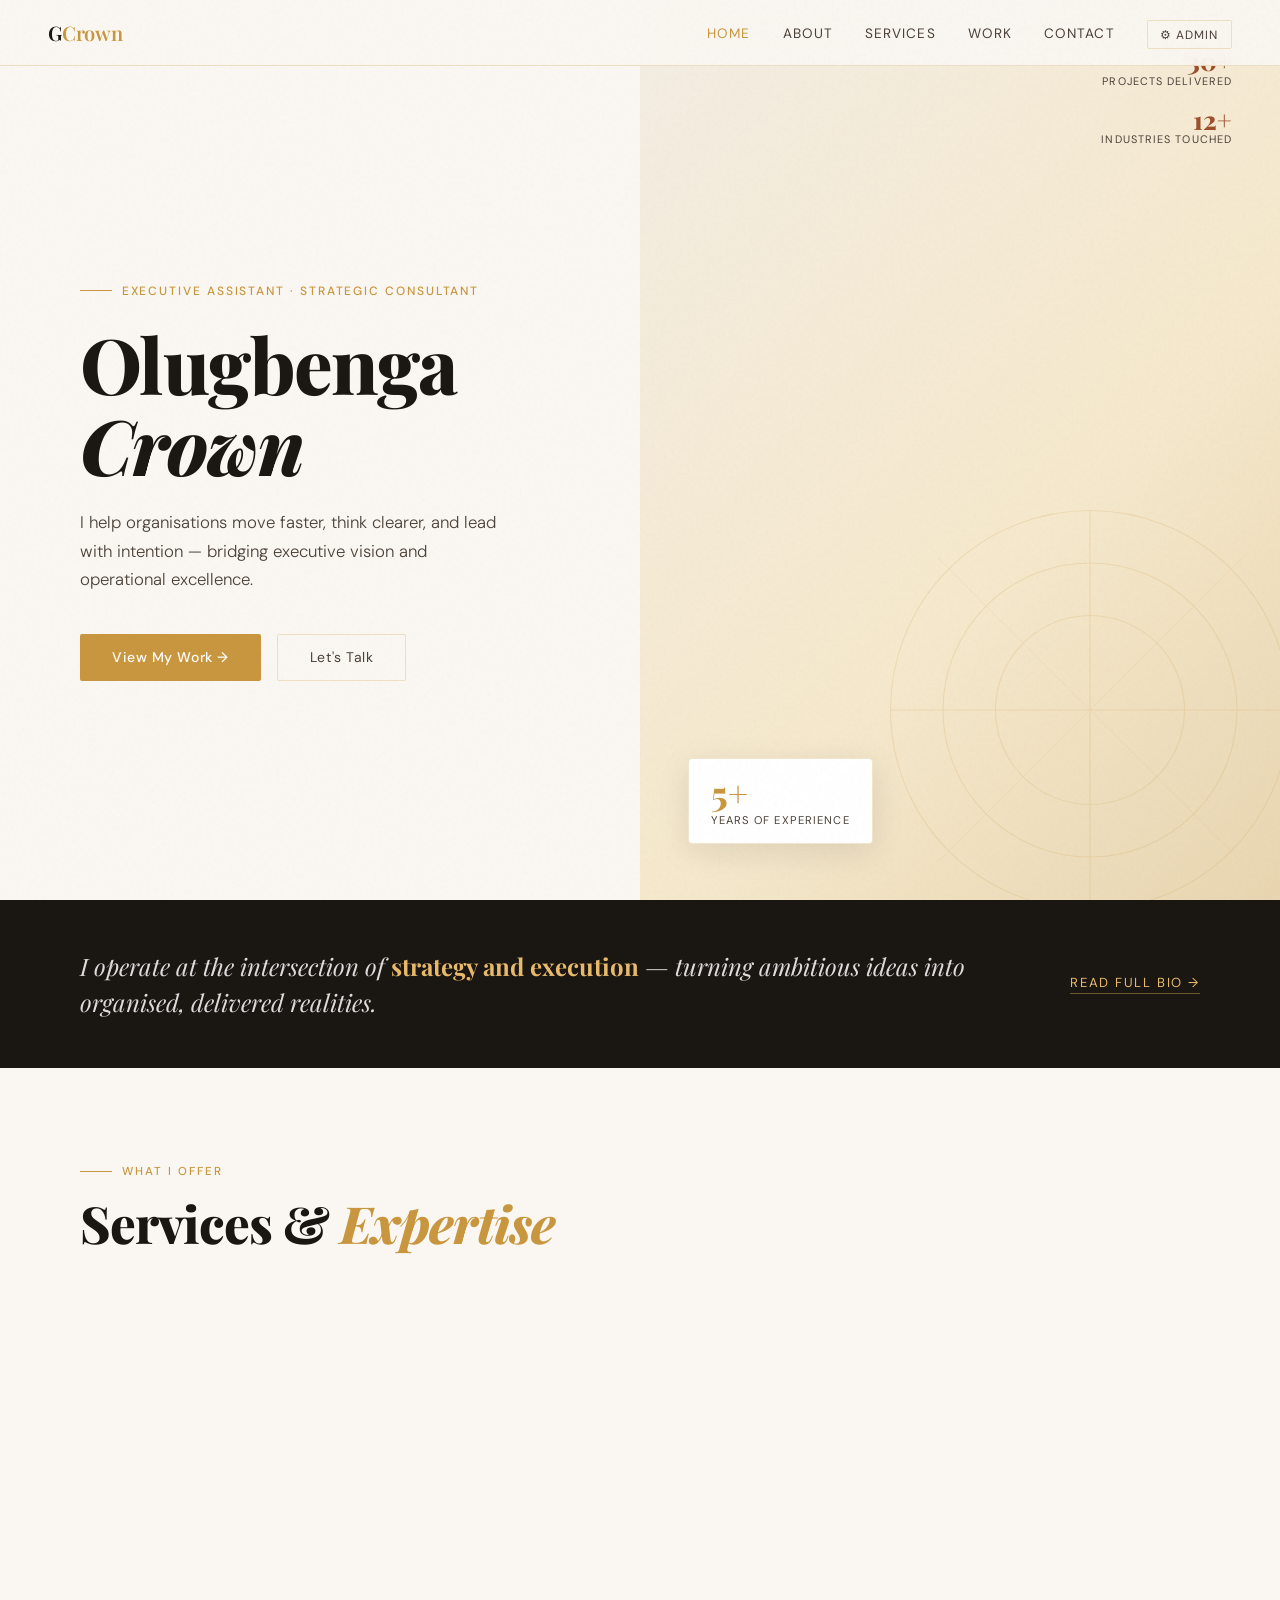
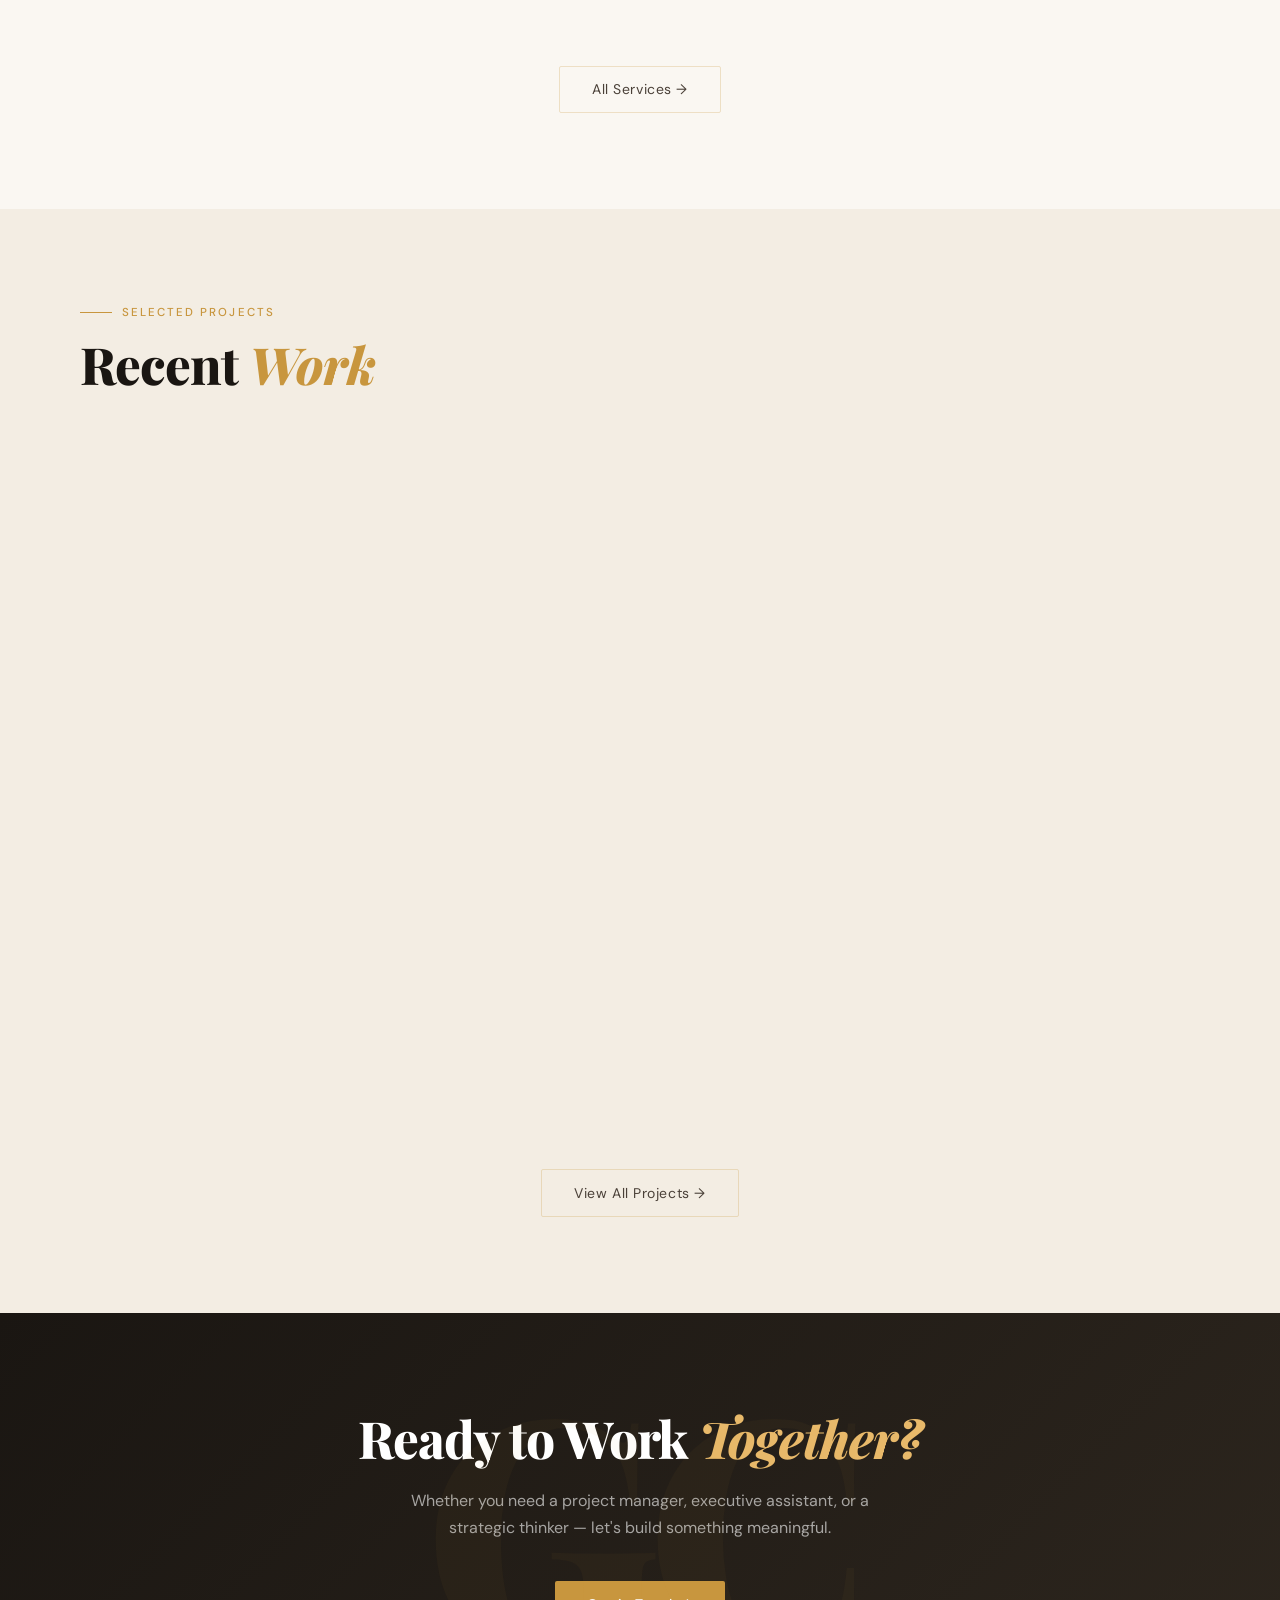
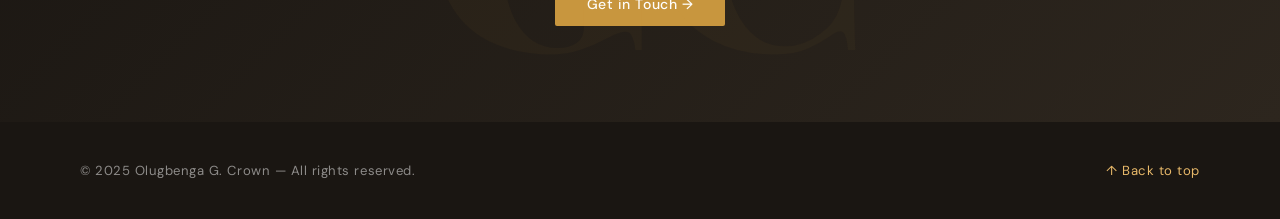
==== commit fe45e7ef: "Add files via upload" ====
--- a/index.html
+++ b/index.html
@@ -1,179 +1,420 @@
 <!DOCTYPE html>
 <html lang="en">
 <head>
-<meta charset="UTF-8"/>
-<meta name="viewport" content="width=device-width,initial-scale=1.0"/>
-<title>G. Crown — Portfolio</title>
-<link rel="stylesheet" href="css/main.css"/>
+<meta charset="UTF-8" />
+<meta name="viewport" content="width=device-width, initial-scale=1.0" />
+<title>Olugbenga Crown — Portfolio</title>
+<link rel="stylesheet" href="styles.css" />
+<style>
+/* ── HERO ── */
+.hero {
+  min-height: 100vh;
+  display: grid;
+  grid-template-columns: 1fr 1fr;
+  position: relative;
+  overflow: hidden;
+}
+.hero-left {
+  display: flex;
+  flex-direction: column;
+  justify-content: center;
+  padding: 8rem 4rem 4rem 5rem;
+  position: relative;
+  z-index: 2;
+}
+.hero-eyebrow {
+  display: inline-flex;
+  align-items: center;
+  gap: .6rem;
+  font-size: 0.75rem;
+  letter-spacing: 0.16em;
+  text-transform: uppercase;
+  color: var(--gold);
+  font-weight: 500;
+  margin-bottom: 1.5rem;
+  opacity: 0;
+  animation: fadeUp .8s .2s forwards;
+}
+.hero-eyebrow::before {
+  content: '';
+  display: block;
+  width: 2rem;
+  height: 1px;
+  background: var(--gold);
+}
+.hero-name {
+  font-family: 'Playfair Display', serif;
+  font-size: clamp(3rem, 6vw, 5.5rem);
+  font-weight: 800;
+  line-height: 1.05;
+  letter-spacing: -0.02em;
+  color: var(--ink);
+  margin-bottom: 1.5rem;
+  opacity: 0;
+  animation: fadeUp .8s .35s forwards;
+}
+.hero-tagline {
+  font-size: 1.05rem;
+  font-weight: 300;
+  line-height: 1.7;
+  color: var(--ink-soft);
+  max-width: 420px;
+  margin-bottom: 2.5rem;
+  opacity: 0;
+  animation: fadeUp .8s .5s forwards;
+}
+.hero-ctas {
+  display: flex;
+  gap: 1rem;
+  flex-wrap: wrap;
+  opacity: 0;
+  animation: fadeUp .8s .65s forwards;
+}
+.hero-right { position: relative; overflow: hidden; }
+.hero-bg-shape {
+  position: absolute;
+  inset: 0;
+  background: linear-gradient(135deg, var(--cream) 0%, var(--gold-pale) 60%, #e8d5b0 100%);
+}
+.hero-deco-lines { position: absolute; inset: 0; overflow: hidden; }
+.hero-deco-lines svg {
+  position: absolute;
+  bottom: -20px; right: -20px;
+  width: 420px;
+  opacity: 0.18;
+}
+.hero-badge {
+  position: absolute;
+  bottom: 3.5rem; left: 3rem;
+  background: #fff;
+  border: 1px solid var(--border);
+  border-radius: 4px;
+  padding: 1rem 1.4rem;
+  box-shadow: 0 8px 32px var(--shadow);
+  opacity: 0;
+  animation: fadeUp .8s .9s forwards;
+}
+.hero-badge-number {
+  font-family: 'Playfair Display', serif;
+  font-size: 2.2rem;
+  font-weight: 800;
+  color: var(--gold);
+  line-height: 1;
+  margin-bottom: .2rem;
+}
+.hero-badge-label { font-size: 0.7rem; letter-spacing: 0.1em; text-transform: uppercase; color: var(--ink-soft); }
+.hero-stats {
+  position: absolute;
+  top: 3rem; right: 3rem;
+  display: flex;
+  flex-direction: column;
+  gap: 1.2rem;
+  opacity: 0;
+  animation: fadeUp .8s 1.1s forwards;
+}
+.hero-stat-item { text-align: right; }
+.hero-stat-number {
+  font-family: 'Playfair Display', serif;
+  font-size: 1.6rem;
+  font-weight: 800;
+  color: var(--rust);
+  line-height: 1;
+}
+.hero-stat-label { font-size: 0.68rem; letter-spacing: 0.1em; text-transform: uppercase; color: var(--ink-soft); }
+
+/* ── INTRO STRIP ── */
+.intro-strip {
+  background: var(--ink);
+  padding: 3rem 5rem;
+  display: flex;
+  align-items: center;
+  gap: 4rem;
+}
+.intro-strip-text {
+  flex: 1;
+  font-family: 'Playfair Display', serif;
+  font-size: clamp(1.1rem, 2vw, 1.5rem);
+  font-style: italic;
+  color: rgba(255,255,255,0.85);
+  line-height: 1.5;
+}
+.intro-strip-text strong { color: var(--gold-light); font-style: normal; }
+.intro-strip-link {
+  white-space: nowrap;
+  color: var(--gold-light);
+  font-size: 0.82rem;
+  letter-spacing: 0.12em;
+  text-transform: uppercase;
+  text-decoration: none;
+  border-bottom: 1px solid rgba(232,185,106,0.4);
+  padding-bottom: 2px;
+  transition: color .2s, border-color .2s;
+}
+.intro-strip-link:hover { color: #fff; border-color: rgba(255,255,255,0.6); }
+
+/* ── SERVICES PREVIEW ── */
+#services-preview {
+  padding: 6rem 5rem;
+}
+.services-grid {
+  display: grid;
+  grid-template-columns: repeat(3, 1fr);
+  gap: 1.5rem;
+  margin-top: 3rem;
+}
+.service-card {
+  background: #fff;
+  border: 1px solid var(--border);
+  border-radius: 4px;
+  padding: 2rem;
+  transition: box-shadow .3s, transform .3s;
+  cursor: default;
+}
+.service-card:hover { box-shadow: 0 12px 40px var(--shadow); transform: translateY(-4px); }
+.service-icon { font-size: 2rem; margin-bottom: 1rem; display: block; }
+.service-name {
+  font-family: 'Playfair Display', serif;
+  font-size: 1.1rem;
+  font-weight: 600;
+  color: var(--ink);
+  margin-bottom: .6rem;
+}
+.service-desc { font-size: 0.875rem; line-height: 1.65; color: var(--ink-soft); margin-bottom: 1.2rem; }
+.service-tags { display: flex; flex-wrap: wrap; gap: .4rem; }
+.service-tag {
+  font-size: 0.68rem;
+  letter-spacing: 0.1em;
+  text-transform: uppercase;
+  color: var(--gold);
+  background: var(--gold-pale);
+  padding: .25rem .6rem;
+  border-radius: 2px;
+}
+.services-cta { text-align: center; margin-top: 3rem; }
+
+/* ── WORK PREVIEW ── */
+#work-preview {
+  padding: 6rem 5rem;
+  background: var(--cream);
+}
+.work-grid {
+  display: grid;
+  grid-template-columns: repeat(2, 1fr);
+  gap: 1.5rem;
+  margin-top: 3rem;
+}
+.work-card {
+  background: #fff;
+  border: 1px solid var(--border);
+  border-radius: 4px;
+  overflow: hidden;
+  transition: box-shadow .3s, transform .3s;
+  cursor: pointer;
+}
+.work-card:hover { box-shadow: 0 16px 48px var(--shadow); transform: translateY(-4px); }
+.work-thumb {
+  height: 120px;
+  display: flex;
+  align-items: center;
+  justify-content: center;
+  font-size: 2.5rem;
+}
+.work-body { padding: 1.5rem; }
+.work-category { font-size: 0.72rem; letter-spacing: 0.12em; text-transform: uppercase; color: var(--gold); margin-bottom: .5rem; }
+.work-title { font-family: 'Playfair Display', serif; font-size: 1.05rem; font-weight: 600; color: var(--ink); margin-bottom: .6rem; line-height: 1.35; }
+.work-desc { font-size: 0.85rem; line-height: 1.6; color: var(--ink-soft); margin-bottom: 1rem; }
+.work-footer { display: flex; align-items: center; justify-content: space-between; }
+.work-year { font-size: 0.78rem; letter-spacing: 0.1em; color: var(--ink-soft); }
+.work-arrow { color: var(--gold); font-size: 1.1rem; transition: transform .2s; }
+.work-card:hover .work-arrow { transform: translateX(4px); }
+.work-cta { text-align: center; margin-top: 3rem; }
+
+/* ── CTA BAND ── */
+.cta-band {
+  padding: 6rem 5rem;
+  background: linear-gradient(135deg, var(--ink) 0%, #2d261e 100%);
+  text-align: center;
+  position: relative;
+  overflow: hidden;
+}
+.cta-band::before {
+  content: 'GC';
+  position: absolute;
+  font-family: 'Playfair Display', serif;
+  font-size: 20rem;
+  font-weight: 800;
+  color: rgba(200,150,62,0.04);
+  top: 50%; left: 50%;
+  transform: translate(-50%,-50%);
+  pointer-events: none;
+  letter-spacing: -0.05em;
+}
+.cta-band h2 {
+  font-family: 'Playfair Display', serif;
+  font-size: clamp(2rem, 4vw, 3.5rem);
+  font-weight: 800;
+  color: #fff;
+  line-height: 1.15;
+  letter-spacing: -0.02em;
+  margin-bottom: 1.2rem;
+}
+.cta-band h2 em { font-style: italic; color: var(--gold-light); }
+.cta-band p { font-size: 1rem; color: rgba(255,255,255,0.6); max-width: 480px; margin: 0 auto 2.5rem; line-height: 1.7; }
+.cta-band .btn-primary { margin: 0 auto; }
+
+@media (max-width: 900px) {
+  .hero { grid-template-columns: 1fr; }
+  .hero-right { display: none; }
+  .hero-left { padding: 8rem 1.5rem 4rem; }
+  .services-grid { grid-template-columns: 1fr 1fr; }
+  .intro-strip { flex-direction: column; padding: 3rem 2rem; gap: 1.5rem; }
+  #services-preview, #work-preview, .cta-band { padding: 4rem 1.5rem; }
+}
+@media (max-width: 600px) {
+  .services-grid, .work-grid { grid-template-columns: 1fr; }
+}
+</style>
 </head>
 <body>
-<div id="nav-mount"></div>
-<div id="mobile-nav-mount"></div>
-
-<!-- HOME HERO -->
-<section class="home-hero" id="home">
-  <div class="home-hero-left">
-    <div class="hero-eyebrow" id="heroEyebrow">Portfolio — 2025</div>
-    <h1 class="hero-name" id="heroName">Olugbenga<br><em>G. Crown</em></h1>
-    <p class="hero-tagline" id="heroTagline">Project Manager · Executive Assistant · Information Strategist.<br>Turning complex challenges into clear, executable outcomes — with precision and purpose.</p>
-    <div class="hero-ctas">
-      <a class="btn-primary" id="heroCta1" href="works.html">View My Work ↓</a>
-      <a class="btn-outline" id="heroCta2" href="services.html">Services Offered</a>
+<nav id="mainNav"></nav>
+
+<!-- HERO -->
+<section class="hero" id="home">
+  <div class="hero-left">
+    <div class="hero-eyebrow" id="heroEyebrow"></div>
+    <h1 class="hero-name" id="heroName"></h1>
+    <p class="hero-tagline" id="heroTagline"></p>
+    <div class="hero-ctas" id="heroCtas"></div>
+  </div>
+  <div class="hero-right">
+    <div class="hero-bg-shape"></div>
+    <div class="hero-deco-lines">
+      <svg viewBox="0 0 400 400" fill="none" xmlns="http://www.w3.org/2000/svg">
+        <circle cx="200" cy="200" r="190" stroke="#c8963e" stroke-width="1"/>
+        <circle cx="200" cy="200" r="140" stroke="#c8963e" stroke-width="1"/>
+        <circle cx="200" cy="200" r="90" stroke="#c8963e" stroke-width="1"/>
+        <line x1="10" y1="200" x2="390" y2="200" stroke="#c8963e" stroke-width="1"/>
+        <line x1="200" y1="10" x2="200" y2="390" stroke="#c8963e" stroke-width="1"/>
+        <line x1="55" y1="55" x2="345" y2="345" stroke="#c8963e" stroke-width="0.5"/>
+        <line x1="345" y1="55" x2="55" y2="345" stroke="#c8963e" stroke-width="0.5"/>
+      </svg>
     </div>
-  </div>
-  <div class="home-hero-right">
-    <div class="hero-bg-shape" id="heroBgShape"></div>
-    <img class="hero-bg-img" id="heroBgImg" src="" alt="" style="display:none"/>
-    <svg class="hero-deco-svg" viewBox="0 0 400 400" fill="none" xmlns="http://www.w3.org/2000/svg">
-      <circle cx="200" cy="200" r="180" stroke="#c8963e" stroke-width="1"/>
-      <circle cx="200" cy="200" r="140" stroke="#c8963e" stroke-width=".5"/>
-      <circle cx="200" cy="200" r="100" stroke="#c8963e" stroke-width=".5"/>
-      <line x1="20" y1="200" x2="380" y2="200" stroke="#c8963e" stroke-width=".5"/>
-      <line x1="200" y1="20" x2="200" y2="380" stroke="#c8963e" stroke-width=".5"/>
-      <line x1="73" y1="73" x2="327" y2="327" stroke="#c8963e" stroke-width=".5"/>
-      <line x1="327" y1="73" x2="73" y2="327" stroke="#c8963e" stroke-width=".5"/>
-    </svg>
-    <div class="hero-portrait">
-      <div class="portrait-frame" id="portraitFrame">
-        <img id="profileImg" src="" alt="" style="display:none"/>
-        <span class="portrait-initials" id="portraitInitials">OC</span>
+    <div class="hero-badge" id="heroBadge">
+      <div class="hero-badge-number" id="heroBadgeNum"></div>
+      <div class="hero-badge-label" id="heroBadgeLabel"></div>
+    </div>
+    <div class="hero-stats" id="heroStats"></div>
+  </div>
+</section>
+
+<!-- INTRO STRIP -->
+<div class="intro-strip">
+  <p class="intro-strip-text" id="introText"></p>
+  <a href="about.html" class="intro-strip-link">Read Full Bio →</a>
+</div>
+
+<!-- SERVICES PREVIEW -->
+<section id="services-preview">
+  <div class="reveal">
+    <div class="section-label">What I Offer</div>
+    <h2 class="section-title">Services &amp; <em>Expertise</em></h2>
+  </div>
+  <div class="services-grid" id="servicesGrid"></div>
+  <div class="services-cta reveal">
+    <a href="services.html" class="btn-outline">All Services →</a>
+  </div>
+</section>
+
+<!-- WORK PREVIEW -->
+<section id="work-preview">
+  <div class="reveal">
+    <div class="section-label">Selected Projects</div>
+    <h2 class="section-title">Recent <em>Work</em></h2>
+  </div>
+  <div class="work-grid" id="workGrid"></div>
+  <div class="work-cta reveal">
+    <a href="work.html" class="btn-outline">View All Projects →</a>
+  </div>
+</section>
+
+<!-- CTA BAND -->
+<section class="cta-band">
+  <div class="reveal">
+    <h2>Ready to Work <em>Together?</em></h2>
+    <p>Whether you need a project manager, executive assistant, or a strategic thinker — let's build something meaningful.</p>
+    <a href="contact.html" class="btn-primary">Get in Touch →</a>
+  </div>
+</section>
+
+<footer id="mainFooter"></footer>
+
+<script src="shared.js"></script>
+<script>
+injectNav('home');
+injectFooter();
+initReveal();
+
+const data = getData();
+const d = data;
+
+// Hero
+document.getElementById('heroEyebrow').textContent = d.hero.eyebrow;
+document.getElementById('heroName').innerHTML = d.hero.name;
+document.getElementById('heroTagline').textContent = d.hero.tagline;
+document.getElementById('heroCtas').innerHTML = `
+  <a href="${d.hero.cta_primary_link}" class="btn-primary">${d.hero.cta_primary} →</a>
+  <a href="${d.hero.cta_secondary_link}" class="btn-outline">${d.hero.cta_secondary}</a>
+`;
+document.getElementById('heroBadgeNum').textContent = d.hero.badge_number;
+document.getElementById('heroBadgeLabel').textContent = d.hero.badge_label;
+document.getElementById('heroStats').innerHTML = `
+  <div class="hero-stat-item">
+    <div class="hero-stat-number">${d.hero.stat1_number}</div>
+    <div class="hero-stat-label">${d.hero.stat1_label}</div>
+  </div>
+  <div class="hero-stat-item">
+    <div class="hero-stat-number">${d.hero.stat2_number}</div>
+    <div class="hero-stat-label">${d.hero.stat2_label}</div>
+  </div>
+`;
+
+// Intro strip
+document.getElementById('introText').innerHTML = `I operate at the intersection of <strong>strategy and execution</strong> — turning ambitious ideas into organised, delivered realities.`;
+
+// Services (show first 3)
+const sg = document.getElementById('servicesGrid');
+d.services.slice(0, 3).forEach((s, i) => {
+  const card = document.createElement('div');
+  card.className = 'service-card reveal';
+  card.innerHTML = `
+    <span class="service-icon">${s.icon}</span>
+    <div class="service-name">${s.name}</div>
+    <p class="service-desc">${s.desc}</p>
+    <div class="service-tags">${s.tags.map(t=>`<span class="service-tag">${t}</span>`).join('')}</div>
+  `;
+  sg.appendChild(card);
+});
+
+// Work (show first 4)
+const wg = document.getElementById('workGrid');
+d.work.slice(0, 4).forEach(w => {
+  const card = document.createElement('div');
+  card.className = 'work-card reveal';
+  card.onclick = () => location.href = 'work.html';
+  card.innerHTML = `
+    <div class="work-thumb" style="background:${w.color};">${w.emoji}</div>
+    <div class="work-body">
+      <div class="work-category">${w.category}</div>
+      <div class="work-title">${w.title}</div>
+      <p class="work-desc">${w.desc}</p>
+      <div class="work-footer">
+        <span class="work-year">${w.year}</span>
+        <div class="work-arrow">→</div>
       </div>
     </div>
-    <div class="hero-cert-strip" id="certStrip"></div>
-    <div class="hero-badge">
-      <div class="hero-badge-num" id="badgeNum">4+</div>
-      <div class="hero-badge-label" id="badgeLabel">PM Certifications</div>
-    </div>
-  </div>
-</section>
-
-<!-- INTRO STRIP -->
-<div class="intro-strip" id="introStrip">
-  <div class="reveal">
-    <div class="section-label" id="introLabel">A Snapshot</div>
-    <h2 class="section-title" id="introTitle">What I <em>Do</em></h2>
-    <p class="section-sub" id="introText" style="margin-top:1rem">From managing complex projects to designing leadership curricula, my work sits at the intersection of information, strategy, and people.</p>
-    <div style="margin-top:2rem;display:flex;gap:1rem;flex-wrap:wrap">
-      <a href="about.html" class="btn-primary" style="background:var(--accent)">Learn More →</a>
-      <a href="contact.html" class="btn-outline" style="border-color:rgba(200,150,62,.3);color:rgba(250,247,242,.6)">Get In Touch</a>
-    </div>
-  </div>
-  <div class="intro-stats reveal" id="introStats">
-    <div class="intro-stat"><div class="intro-stat-n">4+</div><div class="intro-stat-d">PM Certifications</div></div>
-    <div class="intro-stat"><div class="intro-stat-n">3+</div><div class="intro-stat-d">Active Roles</div></div>
-    <div class="intro-stat"><div class="intro-stat-n">6</div><div class="intro-stat-d">Project Domains</div></div>
-    <div class="intro-stat"><div class="intro-stat-n">5+</div><div class="intro-stat-d">Years Experience</div></div>
-  </div>
-</div>
-
-<!-- FEATURED SERVICES -->
-<section style="background:var(--cream-bg)">
-  <div class="reveal">
-    <div style="display:flex;justify-content:space-between;align-items:flex-end;margin-bottom:3rem;flex-wrap:wrap;gap:1rem">
-      <div>
-        <div class="section-label">What I Offer</div>
-        <h2 class="section-title">Featured <em>Services</em></h2>
-      </div>
-      <a href="services.html" class="btn-outline" style="font-size:.78rem;padding:.6rem 1.4rem">View All Services →</a>
-    </div>
-  </div>
-  <div class="services-grid-3 reveal" id="featuredServices"></div>
-</section>
-
-<!-- FEATURED WORKS -->
-<section style="background:var(--light-bg)">
-  <div class="reveal">
-    <div style="display:flex;justify-content:space-between;align-items:flex-end;margin-bottom:3rem;flex-wrap:wrap;gap:1rem">
-      <div>
-        <div class="section-label">Selected Works</div>
-        <h2 class="section-title">Recent <em>Projects</em></h2>
-      </div>
-      <a href="works.html" class="btn-outline" style="font-size:.78rem;padding:.6rem 1.4rem">View All Works →</a>
-    </div>
-  </div>
-  <div class="works-grid-3 reveal" id="featuredWorks"></div>
-</section>
-
-<!-- CTA BAND -->
-<section style="background:var(--dark-bg);text-align:center;padding:5rem">
-  <div class="reveal">
-    <div class="section-label" style="color:var(--accent-light);justify-content:center">
-      <span style="display:block;width:1.8rem;height:1px;background:var(--accent-light)"></span>
-      Ready to Work Together
-    </div>
-    <h2 class="section-title" style="color:var(--light-bg);text-align:center;margin-top:.5rem">Let's Build Something <em style="color:var(--accent-light)">Great</em></h2>
-    <p style="font-size:1rem;font-weight:300;color:rgba(250,247,242,.5);line-height:1.8;max-width:480px;margin:1.2rem auto 2.5rem">
-      Available for project management engagements, executive support, and consultancy.
-    </p>
-    <a href="contact.html" class="btn-primary">Start a Conversation →</a>
-  </div>
-</section>
-
-<div id="footer-mount"></div>
-
-<script src="js/data.js"></script>
-<script src="js/site.js"></script>
-<script>
-(function() {
-  const d = getData();
-  applyTheme(d.site);
-
-  /* Nav */
-  document.getElementById('nav-mount').innerHTML = buildNav(d.site, 'index.html');
-  document.getElementById('mobile-nav-mount').innerHTML = '';
-  document.getElementById('footer-mount').innerHTML = buildFooter(d.site);
-
-  /* Hero */
-  const h = d.home;
-  document.getElementById('heroEyebrow').textContent = h.eyebrow;
-  document.getElementById('heroName').innerHTML = h.nameHtml;
-  document.getElementById('heroTagline').innerHTML = (h.tagline||'').replace(/\n/g,'<br>');
-  document.getElementById('heroCta1').textContent = h.cta1Text;
-  document.getElementById('heroCta1').href = h.cta1Link;
-  document.getElementById('heroCta2').textContent = h.cta2Text;
-  document.getElementById('heroCta2').href = h.cta2Link;
-  document.getElementById('badgeNum').textContent = h.badgeNumber;
-  document.getElementById('badgeLabel').textContent = h.badgeLabel;
-  document.getElementById('portraitInitials').textContent = h.initials;
-  document.getElementById('heroBgShape').style.background = h.heroBg;
-
-  if (h.profilePhoto) {
-    document.getElementById('profileImg').src = h.profilePhoto;
-    document.getElementById('profileImg').style.display = 'block';
-    document.getElementById('portraitInitials').style.display = 'none';
-  }
-  if (h.heroBgImage) {
-    const img = document.getElementById('heroBgImg');
-    img.src = h.heroBgImage; img.style.display = 'block';
-  }
-  document.getElementById('certStrip').innerHTML = (h.certs||[]).map(c => `<div class="cert-pill">${c}</div>`).join('');
-
-  /* Intro */
-  document.getElementById('introLabel').textContent = h.introLabel;
-  document.getElementById('introTitle').innerHTML = h.introTitle;
-  document.getElementById('introText').textContent = h.introText;
-
-  /* Intro stats from about */
-  const stats = d.about.stats || [];
-  const introStats = document.getElementById('introStats');
-  if (stats.length) {
-    introStats.innerHTML = stats.map(s => `<div class="intro-stat"><div class="intro-stat-n">${s.n}</div><div class="intro-stat-d">${s.d}</div></div>`).join('');
-  }
-
-  /* Featured services — up to 3 */
-  const services = (d.services||[]).filter(s=>s.featured).slice(0,3);
-  const allServices = d.services||[];
-  const toShow = services.length >= 3 ? services : allServices.slice(0,3);
-  document.getElementById('featuredServices').innerHTML = toShow.map(renderServiceCard).join('');
-
-  /* Featured works — up to 3 */
-  const works = (d.works||[]).filter(w=>w.featured).slice(0,3);
-  const allWorks = d.works||[];
-  const worksToShow = works.length >= 3 ? works : allWorks.slice(0,3);
-  document.getElementById('featuredWorks').innerHTML = worksToShow.map(renderWorkCard).join('');
-
-  initReveal();
-})();
+  `;
+  wg.appendChild(card);
+});
 </script>
 </body>
 </html>
--- a/styles.css
+++ b/styles.css
@@ -0,0 +1,339 @@
+/* ══════════════════════════════════════════
+   GCROWN PORTFOLIO — SHARED DESIGN SYSTEM
+   ══════════════════════════════════════════ */
+
+@import url('https://fonts.googleapis.com/css2?family=Playfair+Display:ital,wght@0,400;0,600;0,800;1,400&family=DM+Sans:ital,opsz,wght@0,9..40,300;0,9..40,400;0,9..40,500;1,9..40,300&display=swap');
+
+:root {
+  --ink: #1a1612;
+  --ink-soft: #4a4038;
+  --parchment: #faf7f2;
+  --cream: #f3ede3;
+  --gold: #c8963e;
+  --gold-light: #e8b96a;
+  --gold-pale: #f5e8cc;
+  --rust: #9b4f2a;
+  --sage: #5c7a5e;
+  --border: rgba(200,150,62,0.25);
+  --shadow: rgba(26,22,18,0.10);
+  --shadow-lg: rgba(26,22,18,0.18);
+  --radius: 2px;
+}
+
+*, *::before, *::after { box-sizing: border-box; margin: 0; padding: 0; }
+html { scroll-behavior: smooth; }
+
+body {
+  font-family: 'DM Sans', sans-serif;
+  background: var(--parchment);
+  color: var(--ink);
+  overflow-x: hidden;
+  min-height: 100vh;
+}
+
+/* ── GRAIN OVERLAY ── */
+body::before {
+  content: '';
+  position: fixed;
+  inset: 0;
+  background-image: url("data:image/svg+xml,%3Csvg viewBox='0 0 256 256' xmlns='http://www.w3.org/2000/svg'%3E%3Cfilter id='noise'%3E%3CfeTurbulence type='fractalNoise' baseFrequency='0.9' numOctaves='4' stitchTiles='stitch'/%3E%3C/filter%3E%3Crect width='100%25' height='100%25' filter='url(%23noise)' opacity='0.04'/%3E%3C/svg%3E");
+  pointer-events: none;
+  z-index: 9999;
+  opacity: 0.5;
+}
+
+/* ── NAVIGATION ── */
+nav {
+  position: fixed;
+  top: 0; left: 0; right: 0;
+  z-index: 100;
+  display: flex;
+  align-items: center;
+  justify-content: space-between;
+  padding: 1.2rem 3rem;
+  background: rgba(250,247,242,0.9);
+  backdrop-filter: blur(12px);
+  border-bottom: 1px solid var(--border);
+  transition: box-shadow .3s;
+}
+nav.scrolled { box-shadow: 0 2px 24px var(--shadow); }
+
+.nav-logo {
+  font-family: 'Playfair Display', serif;
+  font-size: 1.25rem;
+  font-weight: 600;
+  color: var(--ink);
+  letter-spacing: -0.01em;
+  text-decoration: none;
+}
+.nav-logo span { color: var(--gold); }
+
+.nav-links {
+  display: flex;
+  gap: 2rem;
+  list-style: none;
+  align-items: center;
+}
+.nav-links a {
+  font-size: 0.85rem;
+  font-weight: 400;
+  letter-spacing: 0.08em;
+  text-transform: uppercase;
+  color: var(--ink-soft);
+  text-decoration: none;
+  transition: color .2s;
+}
+.nav-links a:hover,
+.nav-links a.active { color: var(--gold); }
+
+.nav-admin-link {
+  font-size: 0.75rem !important;
+  padding: .35rem .8rem;
+  border: 1px solid var(--border);
+  border-radius: var(--radius);
+  transition: border-color .2s, color .2s !important;
+}
+.nav-admin-link:hover { border-color: var(--gold) !important; }
+
+.nav-hamburger {
+  display: none;
+  flex-direction: column;
+  gap: 4px;
+  cursor: pointer;
+  background: none;
+  border: none;
+  padding: 4px;
+}
+.nav-hamburger span {
+  display: block;
+  width: 22px;
+  height: 2px;
+  background: var(--ink);
+  transition: transform .3s, opacity .3s;
+}
+
+/* ── BUTTONS ── */
+.btn-primary {
+  display: inline-flex;
+  align-items: center;
+  gap: .5rem;
+  padding: .85rem 2rem;
+  background: var(--gold);
+  color: #fff;
+  font-size: 0.875rem;
+  font-weight: 500;
+  letter-spacing: 0.04em;
+  text-decoration: none;
+  border-radius: var(--radius);
+  transition: background .2s, transform .2s;
+  border: none;
+  cursor: pointer;
+  font-family: 'DM Sans', sans-serif;
+}
+.btn-primary:hover { background: var(--rust); transform: translateY(-2px); }
+
+.btn-outline {
+  display: inline-flex;
+  align-items: center;
+  gap: .5rem;
+  padding: .85rem 2rem;
+  background: transparent;
+  border: 1px solid var(--border);
+  color: var(--ink-soft);
+  font-size: 0.875rem;
+  font-weight: 400;
+  letter-spacing: 0.04em;
+  text-decoration: none;
+  border-radius: var(--radius);
+  transition: border-color .2s, color .2s, transform .2s;
+  cursor: pointer;
+  font-family: 'DM Sans', sans-serif;
+}
+.btn-outline:hover { border-color: var(--gold); color: var(--gold); transform: translateY(-2px); }
+
+/* ── SECTION LABELS ── */
+.section-label {
+  font-size: 0.72rem;
+  letter-spacing: 0.18em;
+  text-transform: uppercase;
+  color: var(--gold);
+  font-weight: 500;
+  margin-bottom: 1rem;
+  display: flex;
+  align-items: center;
+  gap: .6rem;
+}
+.section-label::before {
+  content: '';
+  display: block;
+  width: 2rem;
+  height: 1px;
+  background: var(--gold);
+}
+
+.section-title {
+  font-family: 'Playfair Display', serif;
+  font-size: clamp(2rem, 4vw, 3.2rem);
+  font-weight: 800;
+  line-height: 1.1;
+  letter-spacing: -0.02em;
+  color: var(--ink);
+  margin-bottom: 1.5rem;
+}
+.section-title em { font-style: italic; color: var(--gold); }
+
+/* ── PAGE HEADER ── */
+.page-header {
+  padding: 10rem 5rem 5rem;
+  background: linear-gradient(135deg, var(--cream) 0%, var(--gold-pale) 100%);
+  border-bottom: 1px solid var(--border);
+  position: relative;
+  overflow: hidden;
+}
+.page-header::after {
+  content: '';
+  position: absolute;
+  bottom: -1px; left: 0; right: 0;
+  height: 60px;
+  background: var(--parchment);
+  clip-path: ellipse(55% 100% at 50% 100%);
+}
+.page-header-inner { max-width: 700px; }
+
+/* ── FOOTER ── */
+footer {
+  background: var(--ink);
+  color: rgba(255,255,255,0.5);
+  padding: 2.5rem 5rem;
+  display: flex;
+  align-items: center;
+  justify-content: space-between;
+  font-size: 0.82rem;
+  letter-spacing: 0.04em;
+}
+footer a {
+  color: var(--gold-light);
+  text-decoration: none;
+  transition: color .2s;
+}
+footer a:hover { color: #fff; }
+
+/* ── REVEAL ANIMATION ── */
+.reveal {
+  opacity: 0;
+  transform: translateY(24px);
+  transition: opacity .7s ease, transform .7s ease;
+}
+.reveal.visible {
+  opacity: 1;
+  transform: none;
+}
+
+@keyframes fadeUp {
+  to { opacity: 1; transform: translateY(0); }
+}
+
+/* ── MODAL ── */
+.modal-overlay {
+  position: fixed;
+  inset: 0;
+  background: rgba(26,22,18,0.6);
+  backdrop-filter: blur(4px);
+  z-index: 1000;
+  display: flex;
+  align-items: center;
+  justify-content: center;
+  opacity: 0;
+  pointer-events: none;
+  transition: opacity .25s;
+}
+.modal-overlay.open { opacity: 1; pointer-events: all; }
+
+.modal {
+  background: var(--parchment);
+  border: 1px solid var(--border);
+  border-radius: 4px;
+  padding: 2.5rem;
+  width: 90%;
+  max-width: 540px;
+  max-height: 90vh;
+  overflow-y: auto;
+  box-shadow: 0 24px 80px var(--shadow-lg);
+  transform: translateY(20px);
+  transition: transform .3s;
+}
+.modal-overlay.open .modal { transform: none; }
+
+.modal h3 {
+  font-family: 'Playfair Display', serif;
+  font-size: 1.4rem;
+  font-weight: 600;
+  color: var(--ink);
+  margin-bottom: 1.5rem;
+}
+
+.modal-actions {
+  display: flex;
+  gap: 1rem;
+  justify-content: flex-end;
+  margin-top: 1.5rem;
+}
+
+.form-group {
+  margin-bottom: 1.2rem;
+}
+.form-group label {
+  display: block;
+  font-size: 0.78rem;
+  font-weight: 500;
+  letter-spacing: 0.06em;
+  text-transform: uppercase;
+  color: var(--ink-soft);
+  margin-bottom: .4rem;
+}
+.form-group input,
+.form-group textarea,
+.form-group select {
+  width: 100%;
+  padding: .7rem 1rem;
+  background: #fff;
+  border: 1px solid var(--border);
+  border-radius: var(--radius);
+  font-family: 'DM Sans', sans-serif;
+  font-size: 0.9rem;
+  color: var(--ink);
+  transition: border-color .2s;
+  outline: none;
+}
+.form-group input:focus,
+.form-group textarea:focus,
+.form-group select:focus { border-color: var(--gold); }
+
+.form-group textarea { resize: vertical; min-height: 80px; }
+
+.form-row {
+  display: grid;
+  grid-template-columns: 1fr 1fr;
+  gap: 1rem;
+}
+
+/* ── DIVIDER ── */
+.ornament {
+  text-align: center;
+  color: var(--gold);
+  font-size: 1.2rem;
+  letter-spacing: .5rem;
+  margin: 3rem 0;
+  opacity: 0.5;
+}
+
+/* ── MOBILE ── */
+@media (max-width: 768px) {
+  nav { padding: 1rem 1.5rem; }
+  .nav-links { display: none; flex-direction: column; position: absolute; top: 100%; left: 0; right: 0; background: var(--parchment); border-bottom: 1px solid var(--border); padding: 1.5rem; gap: 1.2rem; }
+  .nav-links.open { display: flex; }
+  .nav-hamburger { display: flex; }
+  .page-header { padding: 8rem 1.5rem 4rem; }
+  footer { flex-direction: column; gap: 1rem; text-align: center; padding: 2rem 1.5rem; }
+  .form-row { grid-template-columns: 1fr; }
+}
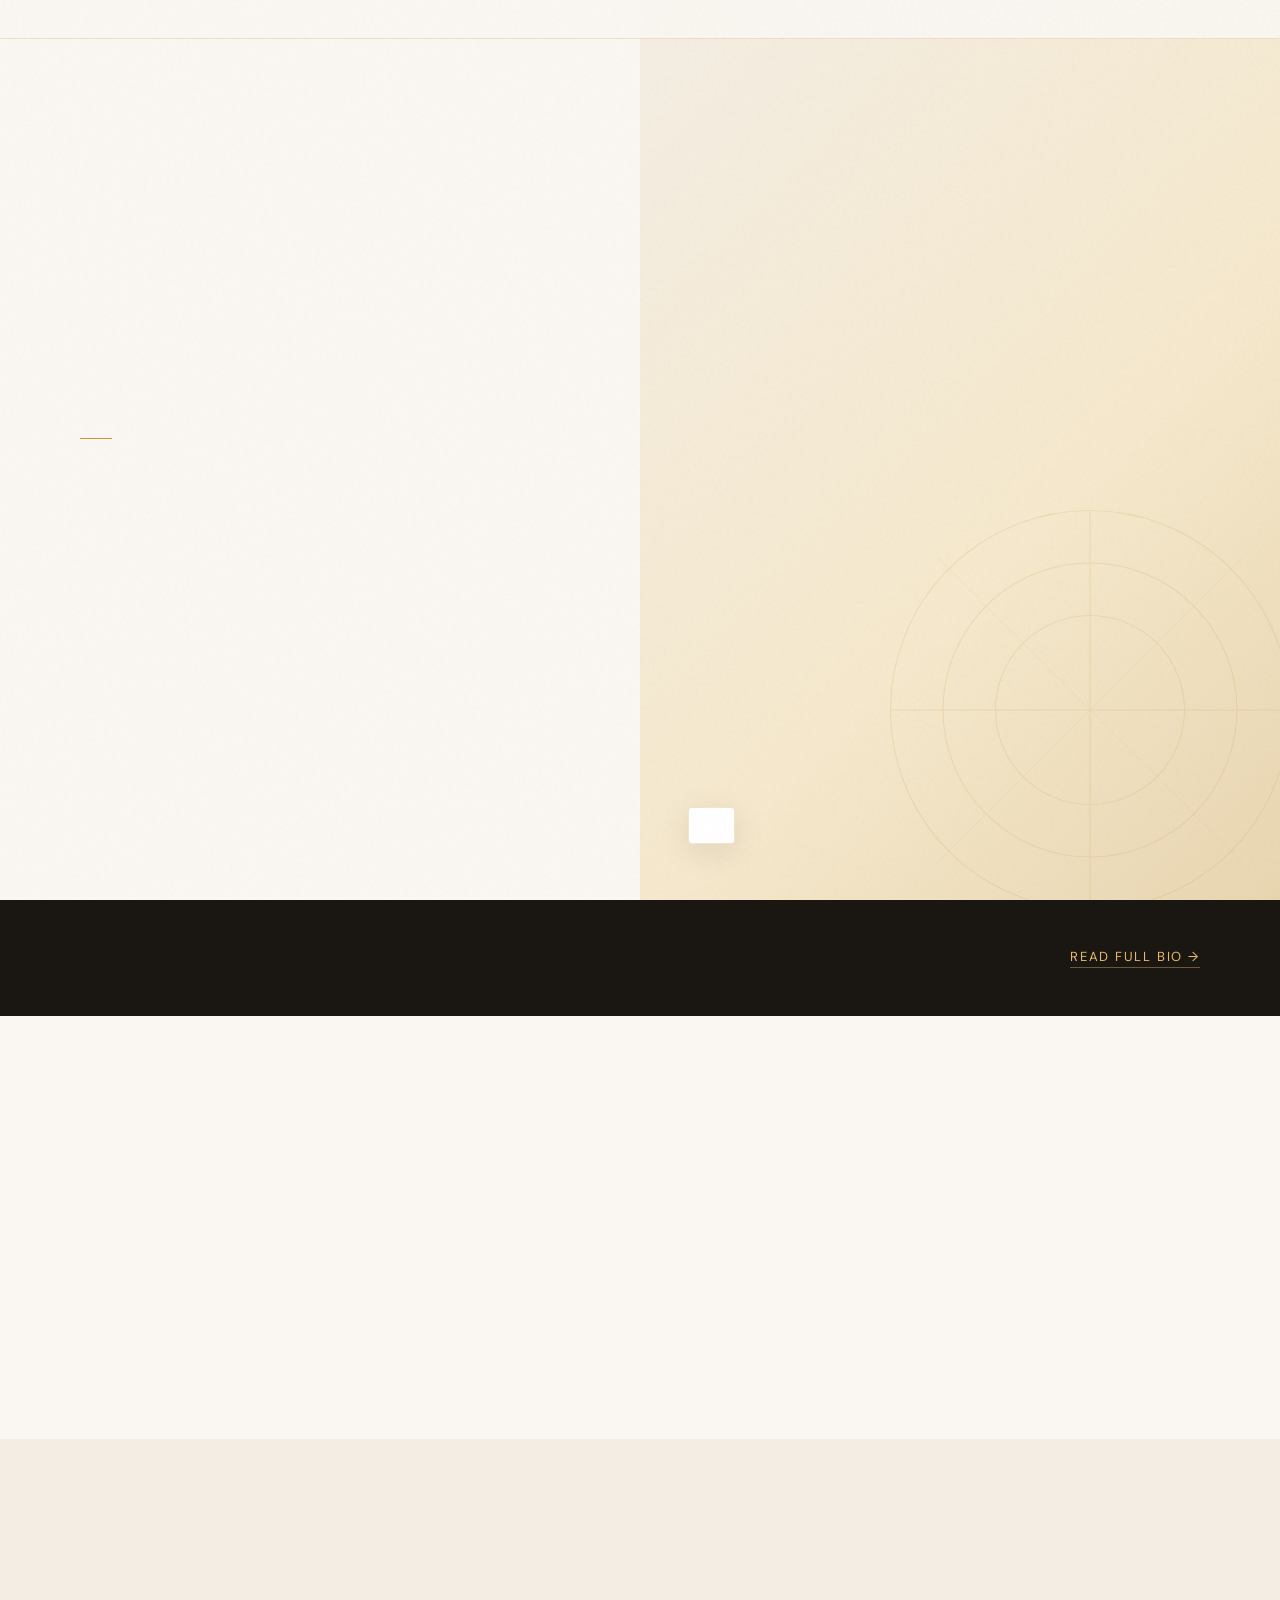
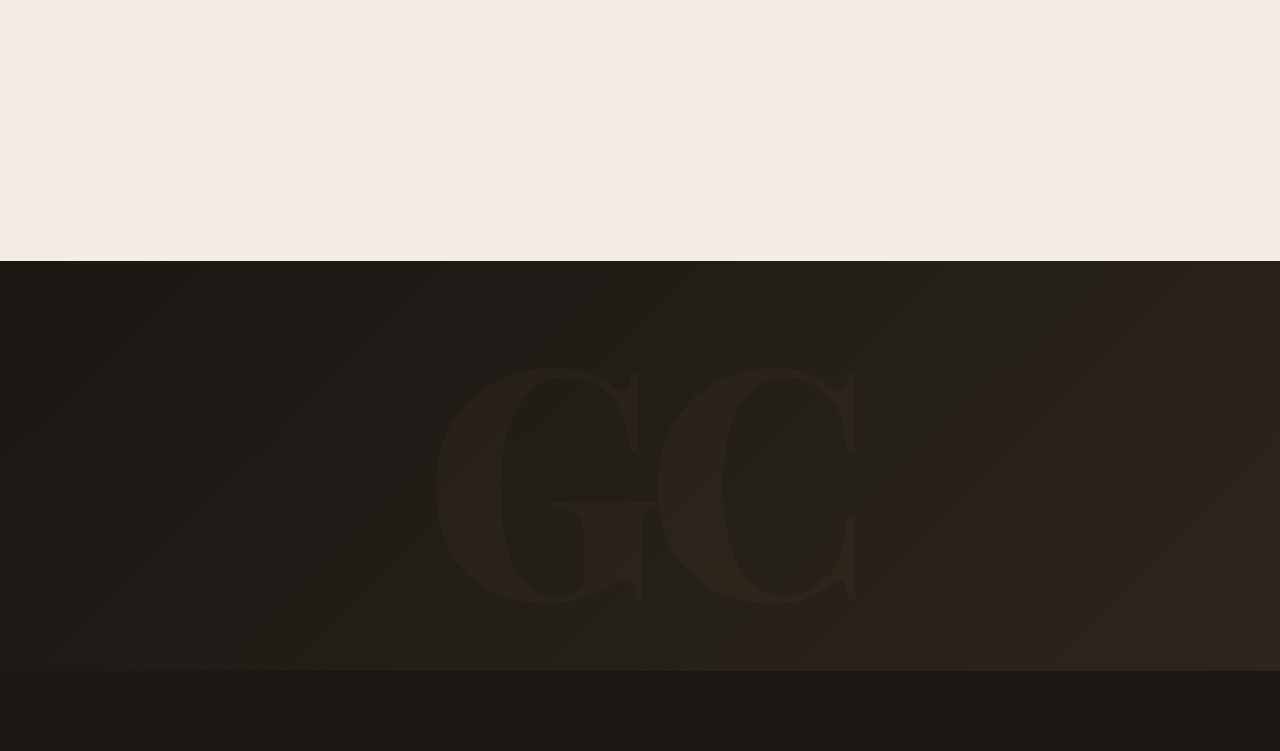
==== commit b3211155: "Refactor data fetching and DOM updates Refactor data fetching to use async function getSupabaseData " ====
--- a/index.html
+++ b/index.html
@@ -354,8 +354,16 @@
 injectFooter();
 initReveal();
 
-const data = getData();
-const d = data;
+// We call the async function and use .then() to wait for the result
+getSupabaseData().then(data => {
+  document.getElementById('heroName').innerHTML = data.hero.name;
+  
+  // ALL code that relies on 'data' MUST stay inside these curly braces
+  const sg = document.getElementById('servicesGrid');
+  d.services.slice(0, 3).forEach((s, i) => {
+    // ... your card creation logic
+  });
+});
 
 // Hero
 document.getElementById('heroEyebrow').textContent = d.hero.eyebrow;
